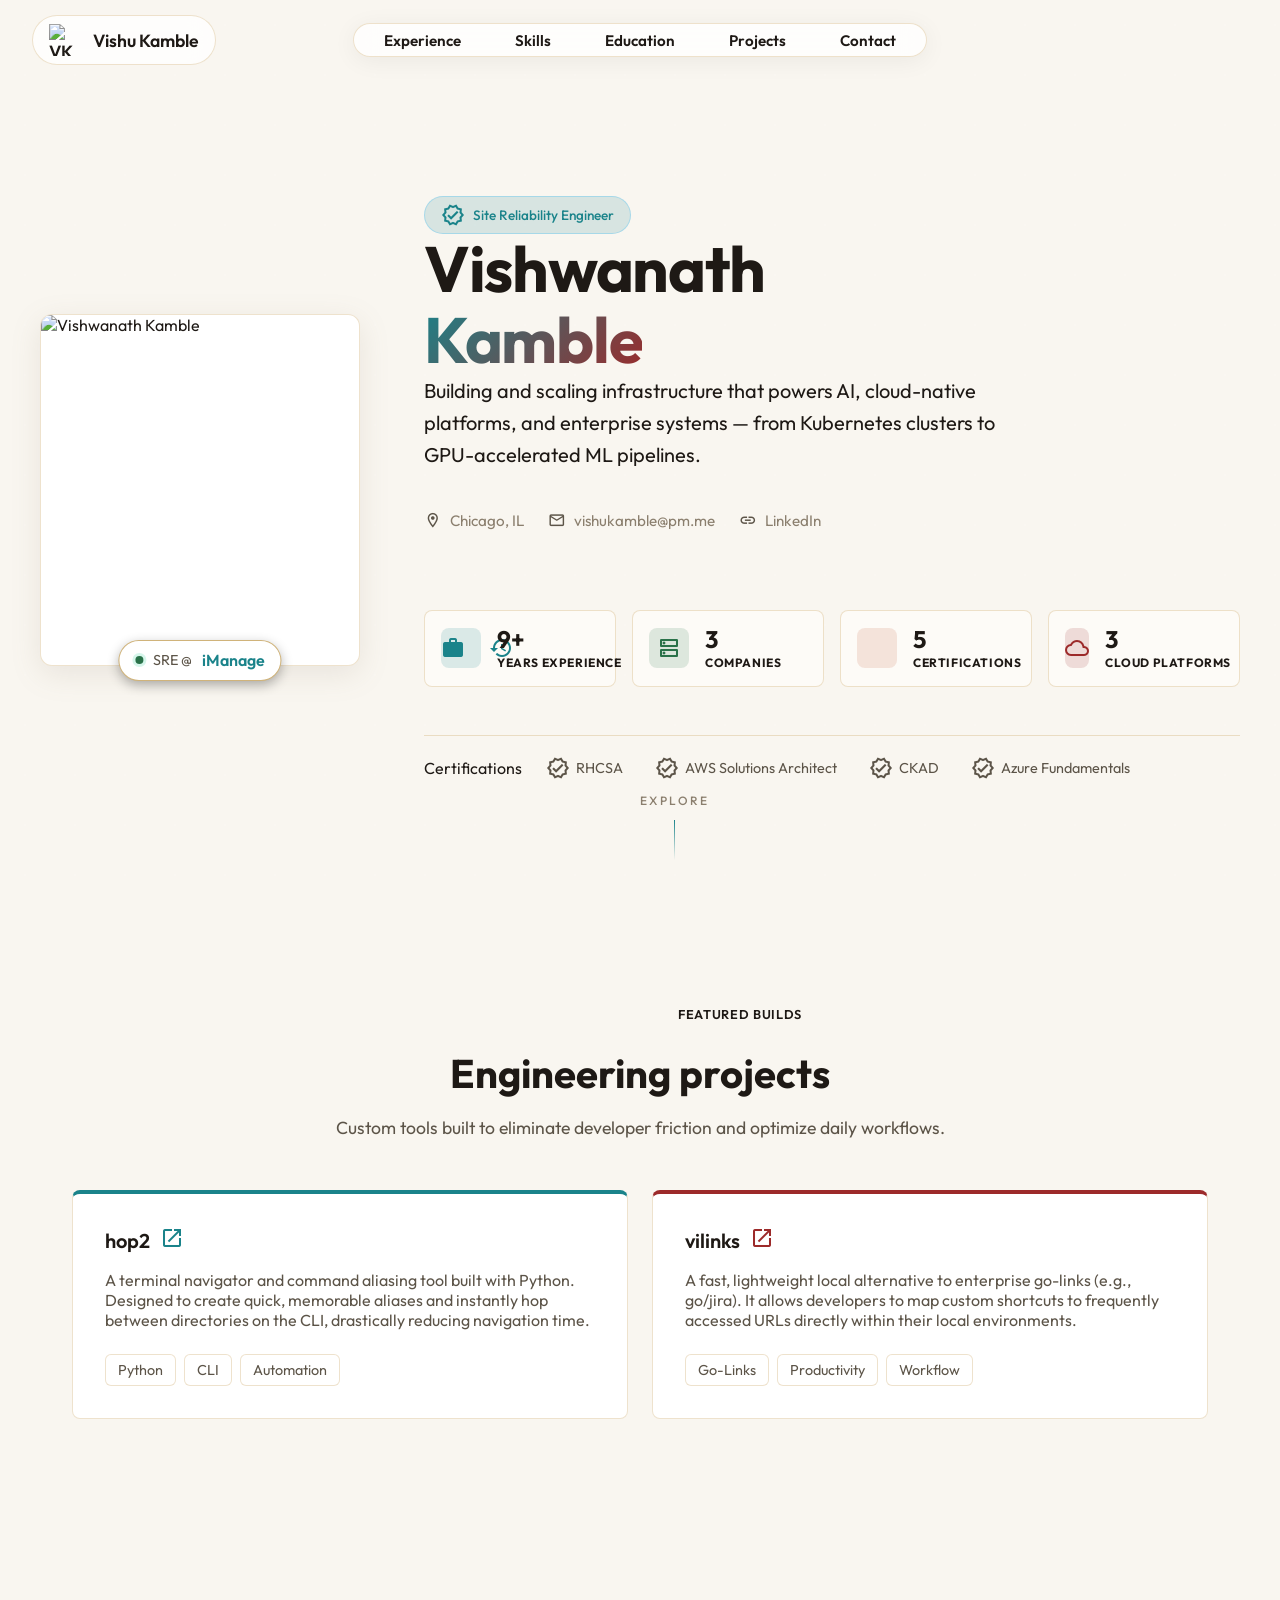
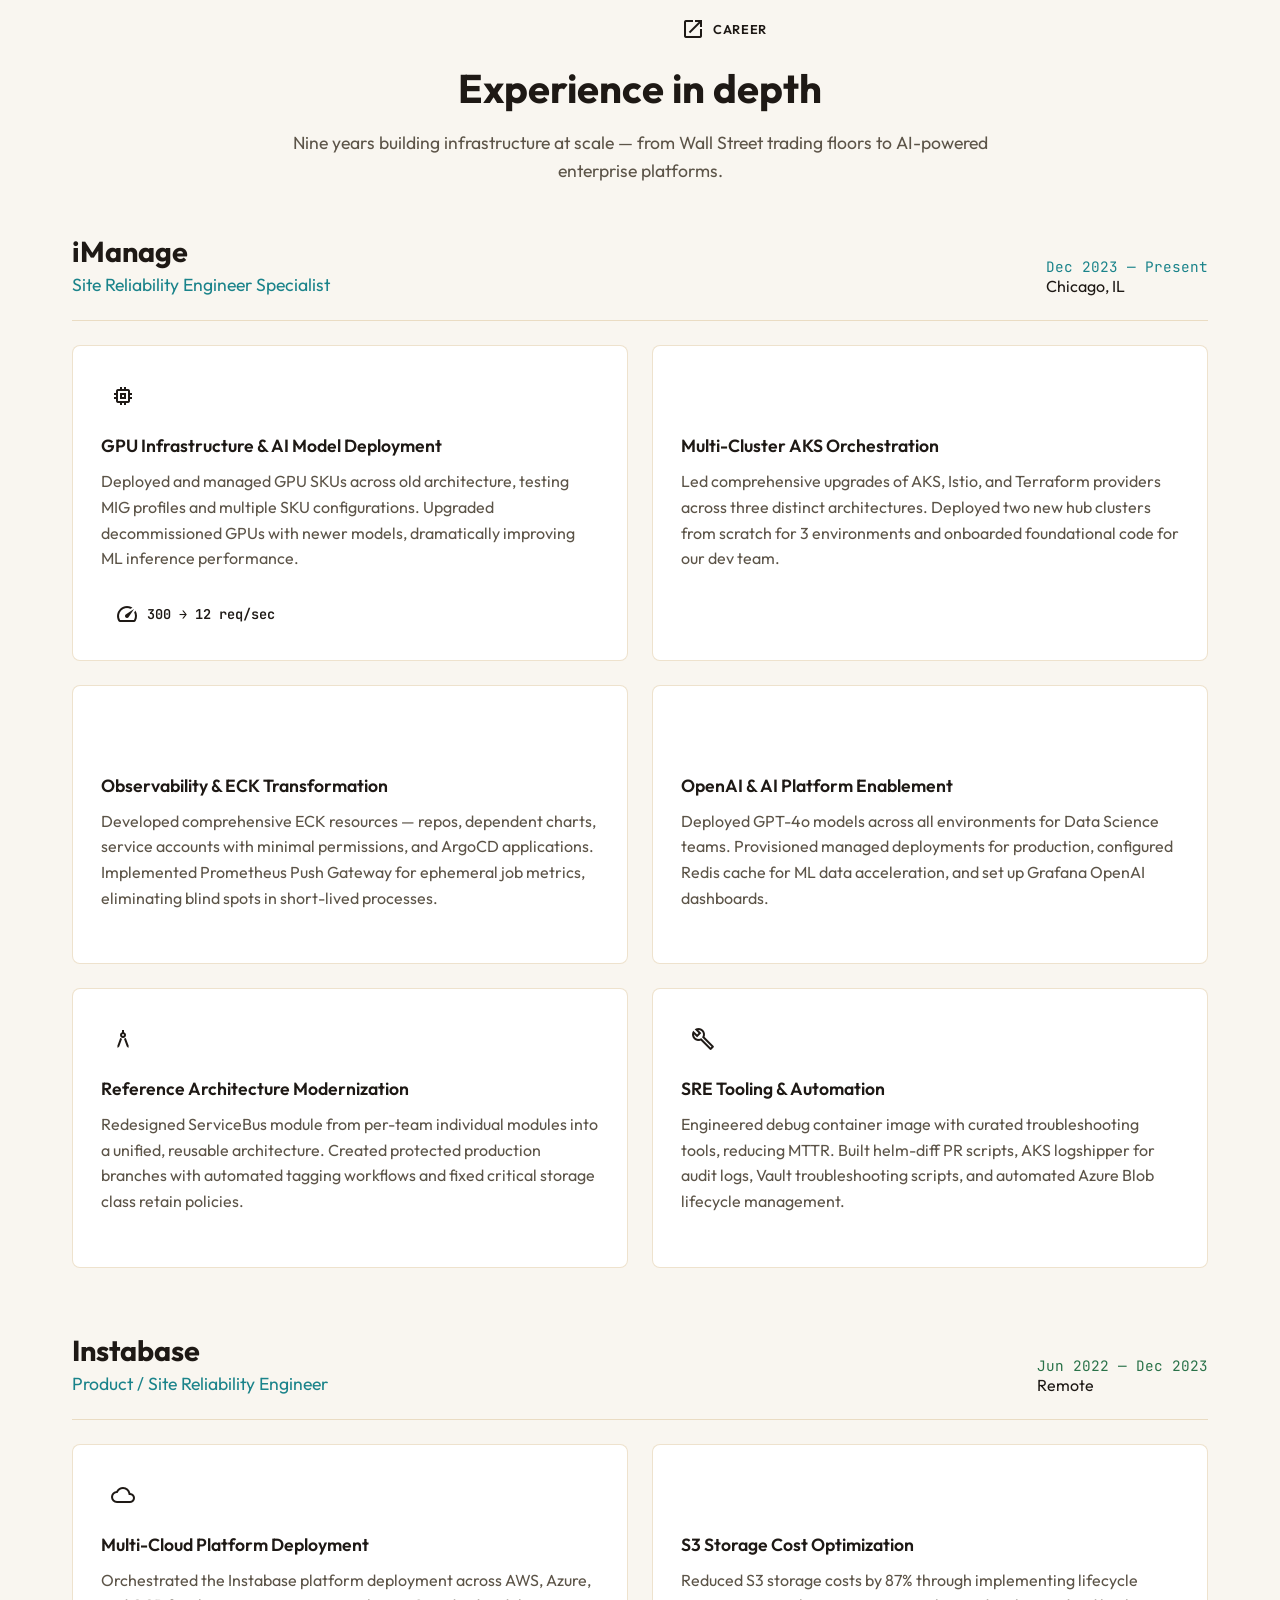
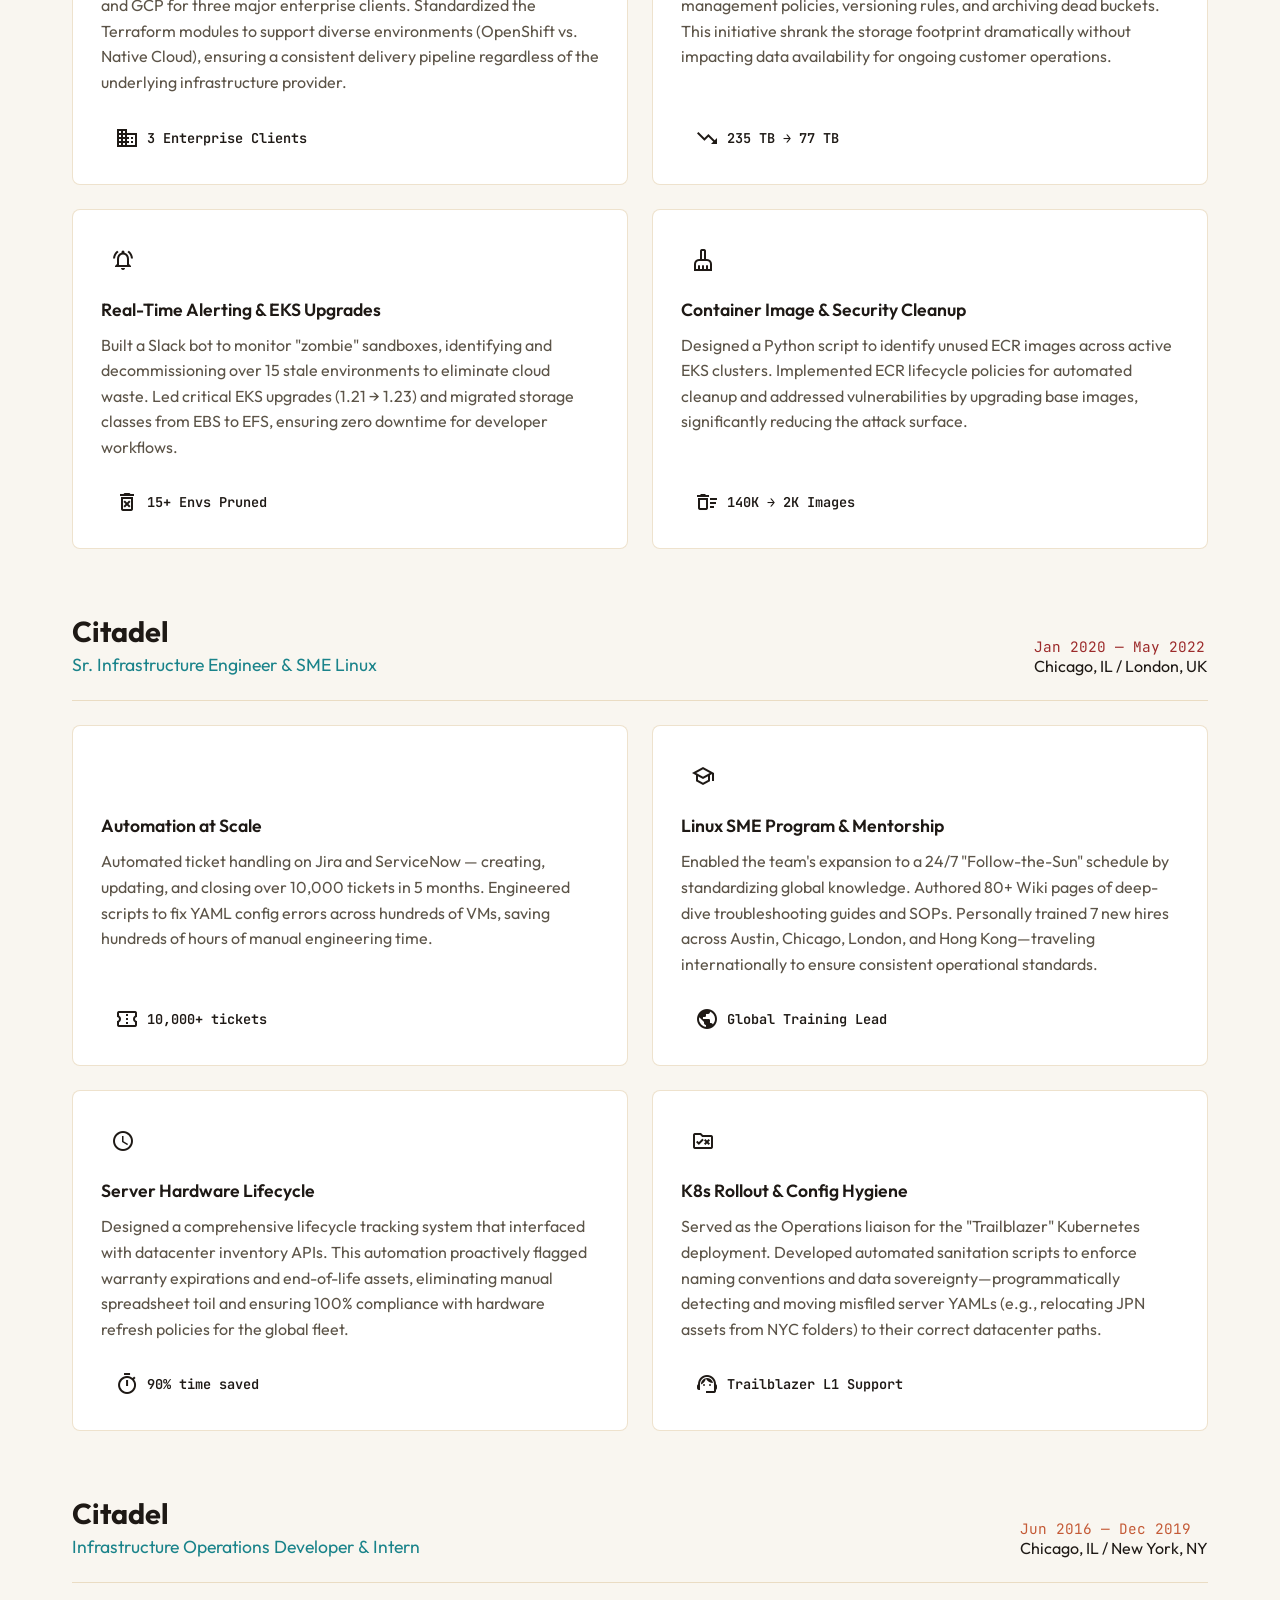
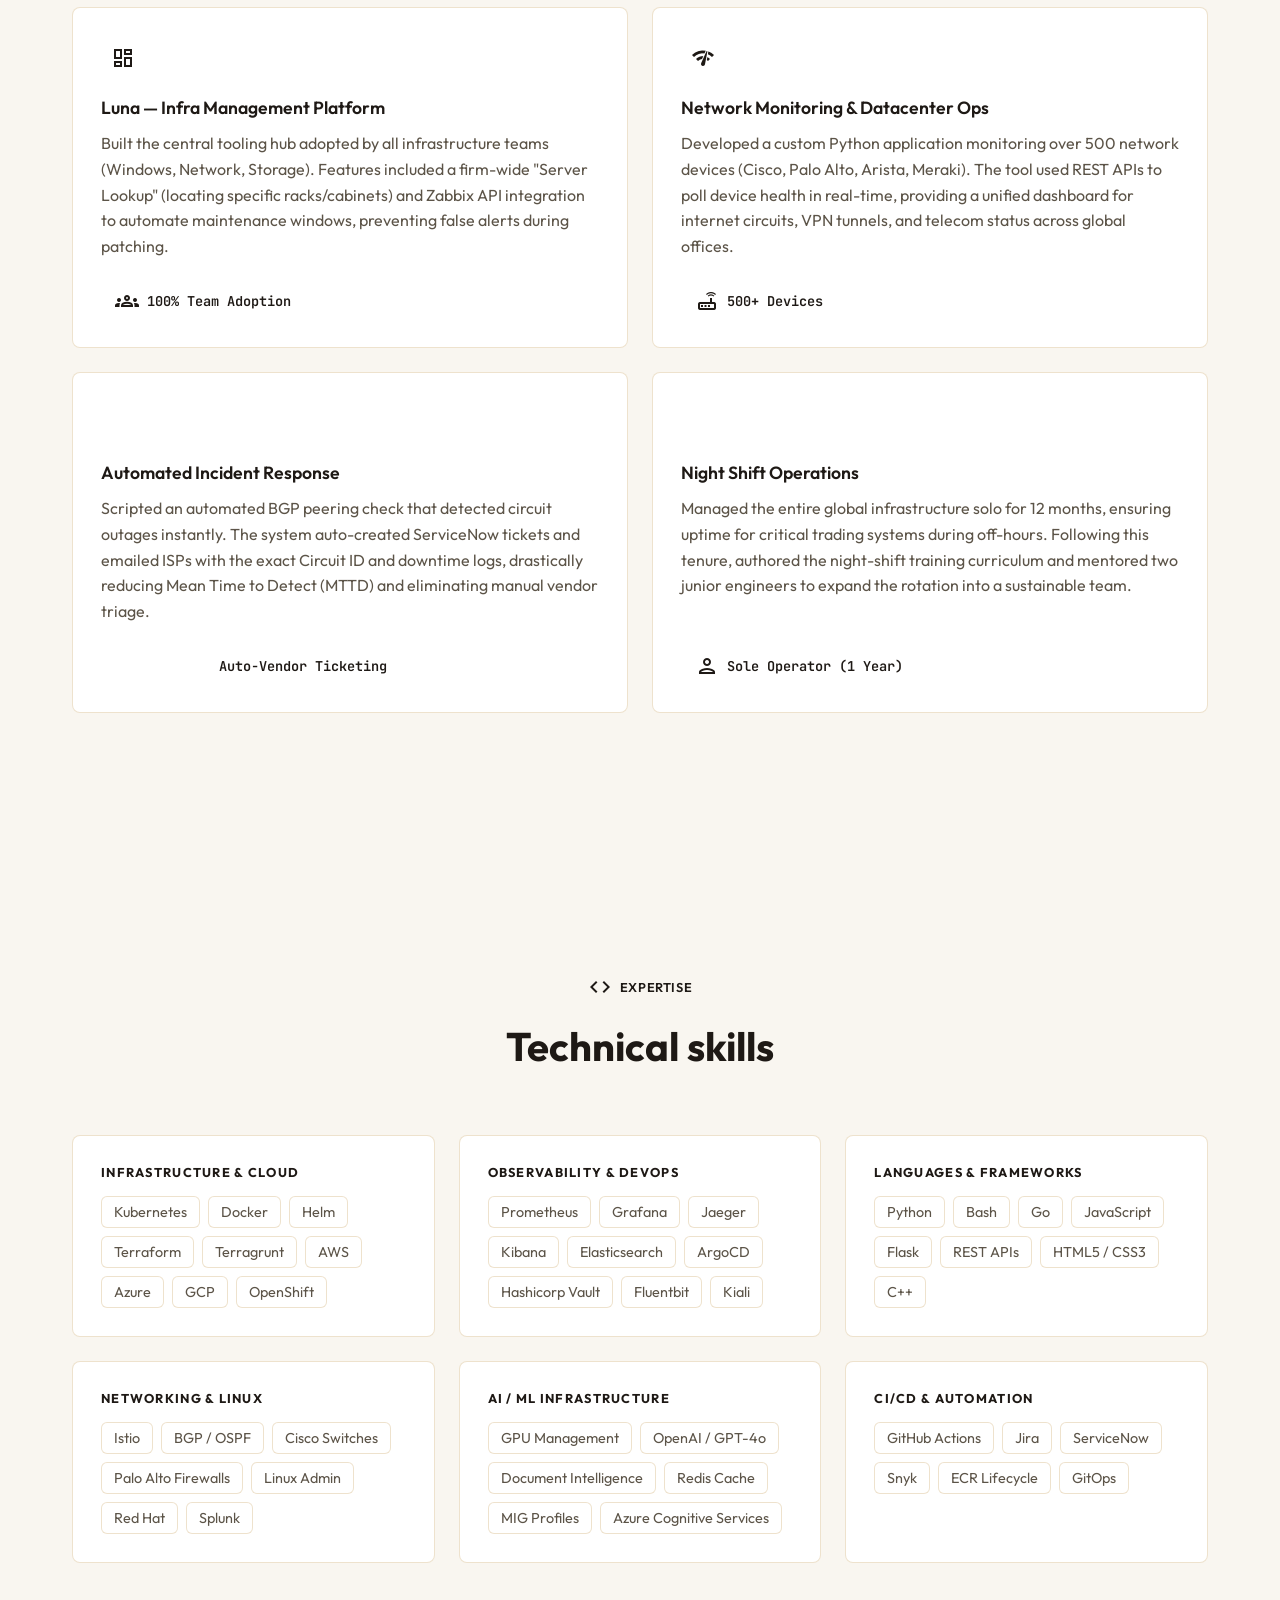
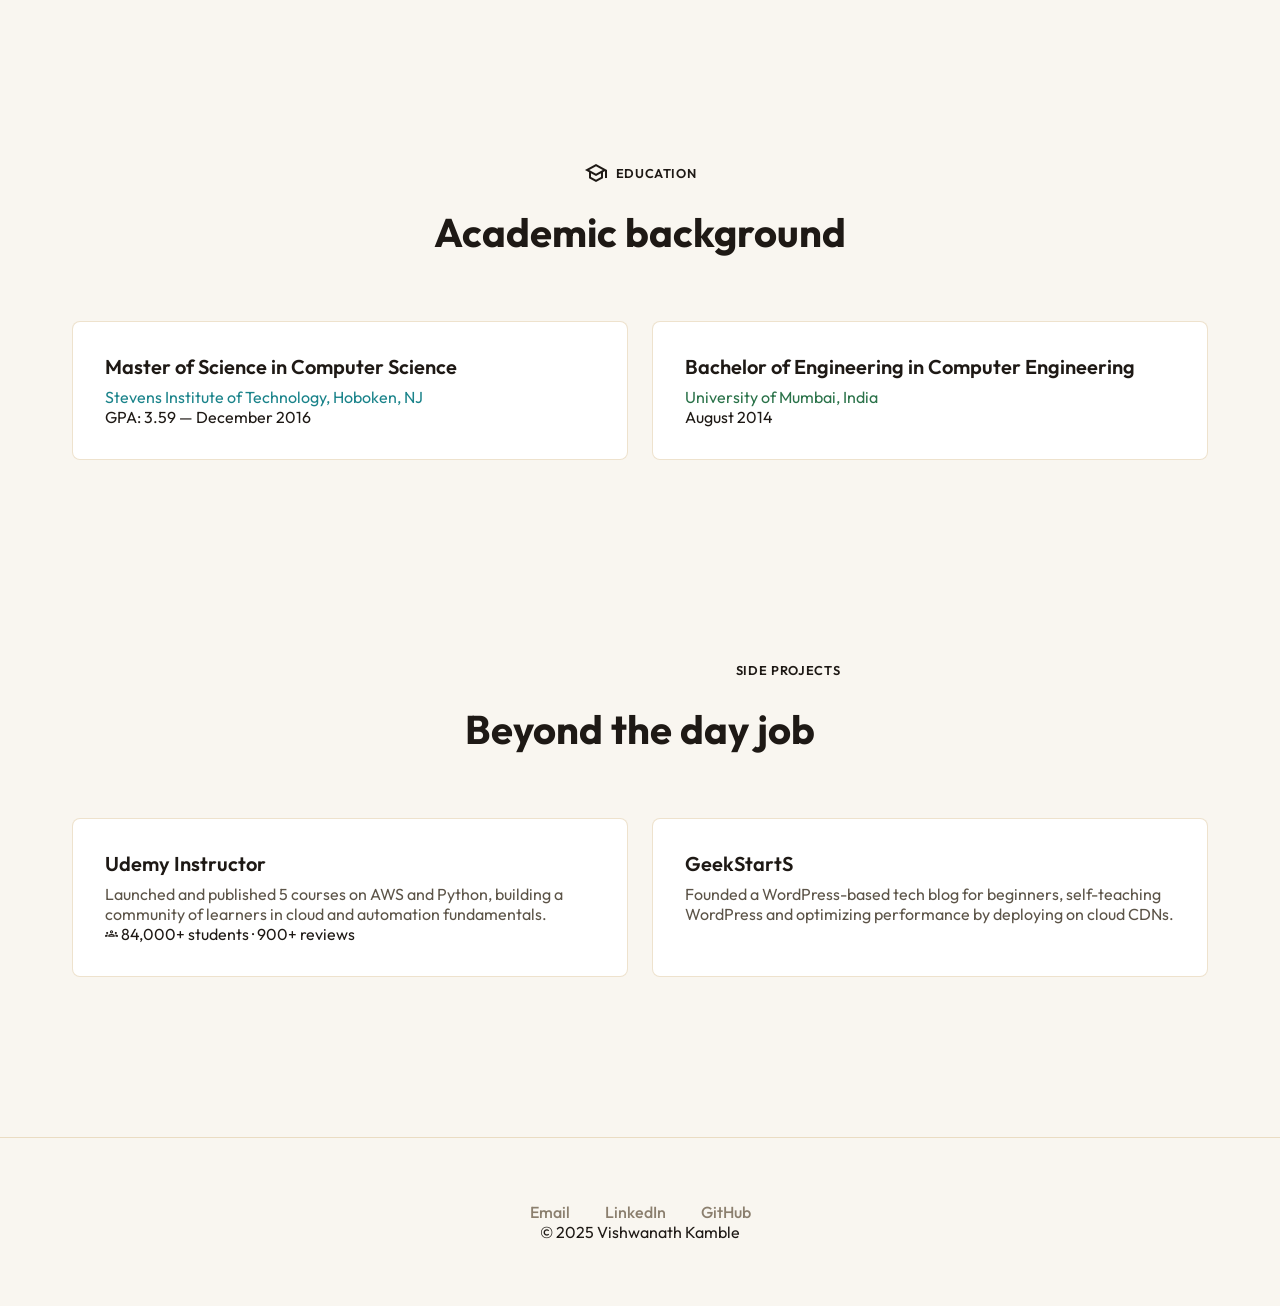
==== index.html @ d03eeba1 "css fixes" ====
<!DOCTYPE html>
<html lang="en">
<head>
    <meta charset="UTF-8">
    <meta name="viewport" content="width=device-width, initial-scale=1.0">
    <title>Vishwanath Kamble — Site Reliability Engineer</title>
    <link href="https://fonts.googleapis.com/css2?family=Outfit:wght@300;400;500;600;700&family=JetBrains+Mono:wght@400;500&display=swap"
          rel="stylesheet">
    <link href="https://fonts.googleapis.com/icon?family=Material+Icons+Outlined" rel="stylesheet">
    <link href="css/default.css" rel="stylesheet">
    <link rel="stylesheet"
          href="https://fonts.googleapis.com/css2?family=Material+Symbols+Outlined:opsz,wght,FILL,GRAD@24,400,0,0"/>
    <link rel="apple-touch-icon" sizes="180x180" href="images/apple-touch-icon.png">
    <link rel="icon" type="image/png" sizes="32x32" href="images/favicon-32x32.png">
    <link rel="icon" type="image/png" sizes="16x16" href="images/favicon-16x16.png">
    <link rel="manifest" href="images/site.webmanifest">
    <link rel="shortcut icon" href="images/favicon.ico">
</head>
<body>
<nav>
    <a href="#" class="nav-brand">
        <img src="images/logo.svg" alt="VK Logo" class="nav-brand-logo">
        Vishu Kamble
    </a>
    <ul class="nav-links">
        <li><a href="#experience">Experience</a></li>
        <li><a href="#skills">Skills</a></li>
        <li><a href="#education">Education</a></li>
        <li><a href="#projects">Projects</a></li>
        <li><a href="#contact">Contact</a></li>
    </ul>
</nav>

<section class="hero">
    <div class="hero-content">
        <div class="hero-photo-col">
            <div class="hero-photo">
                <img src="images/profile.jpg" alt="Vishwanath Kamble" class="hero-profile-img">
            </div>

            <div class="hero-photo-status">
                <div class="status-dot" aria-hidden="true"></div>
                <span style="font-size: 0.9rem; color: var(--text-secondary);">SRE @</span>
                <a href="https://www.imanage.com/" target="_blank" rel="noopener noreferrer" class="company-link">iManage</a>
            </div>
        </div>

        <div class="hero-right">
            <div class="hero-intro">
                <div class="hero-badge">
                    <span class="material-icons-outlined">verified</span>
                    Site Reliability Engineer
                </div>

                <h1 class="hero-name">
                    Vishwanath<br><span>Kamble</span>
                </h1>

                <p class="hero-title">
                    Building and scaling infrastructure that powers AI, cloud-native platforms, and enterprise systems —
                    from Kubernetes clusters to GPU-accelerated ML pipelines.
                </p>

                <div class="hero-meta">
                    <div class="hero-meta-item">
                        <span class="material-icons-outlined">location_on</span> Chicago, IL
                    </div>
                    <div class="hero-meta-item">
                        <span class="material-icons-outlined">mail</span>
                        <a href="mailto:vishukamble@pm.me">vishukamble@pm.me</a>
                    </div>
                    <div class="hero-meta-item">
                        <span class="material-icons-outlined">link</span>
                        <a href="https://linkedin.com/in/vishukamble" target="_blank"
                           rel="noopener noreferrer">LinkedIn</a>
                    </div>
                </div>
            </div>

            <div class="stats-row">
                <div class="stat-chip">
                    <div class="stat-chip-icon" style="background:var(--blue-bg)">
                        <span class="material-icons-outlined" style="color:var(--blue)">work_history</span>
                    </div>
                    <div>
                        <div class="stat-chip-value">9+</div>
                        <div class="stat-chip-label">Years Experience</div>
                    </div>
                </div>

                <div class="stat-chip">
                    <div class="stat-chip-icon" style="background:var(--green-bg)">
                        <span class="material-icons-outlined" style="color:var(--green)">dns</span>
                    </div>
                    <div>
                        <div class="stat-chip-value">3</div>
                        <div class="stat-chip-label">Companies</div>
                    </div>
                </div>

                <div class="stat-chip">
                    <div class="stat-chip-icon" style="background:var(--orange-bg)">
                        <span class="material-icons-outlined" style="color:var(--orange)">badge</span>
                    </div>
                    <div>
                        <div class="stat-chip-value">5</div>
                        <div class="stat-chip-label">Certifications</div>
                    </div>
                </div>

                <div class="stat-chip">
                    <div class="stat-chip-icon" style="background:var(--purple-bg)">
                        <span class="material-icons-outlined" style="color:var(--purple)">cloud</span>
                    </div>
                    <div>
                        <div class="stat-chip-value">3</div>
                        <div class="stat-chip-label">Cloud Platforms</div>
                    </div>
                </div>
            </div>

            <div class="certs-row">
                <span class="certs-row-label">Certifications</span>
                <span class="cert-badge rhcsa"><span class="material-icons-outlined">verified</span> RHCSA</span>
                <span class="cert-badge aws"><span class="material-icons-outlined">verified</span> AWS Solutions Architect</span>
                <span class="cert-badge ckad"><span class="material-icons-outlined">verified</span> CKAD</span>
                <span class="cert-badge azure"><span class="material-icons-outlined">verified</span> Azure Fundamentals</span>
            </div>
        </div>
    </div>

    <a href="#experience" class="scroll-cta">
        <span>Explore</span>
        <div class="scroll-cta-line"></div>
    </a>
</section>


<div class="divider">
    <div class="divider-line"></div>
</div>

<div class="divider">
    <div class="divider-line"></div>
</div>

<section class="section" id="featured-projects">
    <div class="section-head">
        <div class="section-badge pink-badge"><span class="material-icons-outlined">terminal</span> Featured Builds
        </div>
        <h2 class="section-title">Engineering projects</h2>
        <p class="section-subtitle">Custom tools built to eliminate developer friction and optimize daily workflows.</p>
    </div>

    <div class="projects-grid">
        <div class="project-card" style="border-top: 4px solid var(--blue);">
            <div class="project-card-header">
                <div class="project-name">hop2</div>
                <a href="https://hop2.tech" target="_blank" rel="noopener noreferrer" class="project-link-icon">
                    <span class="material-icons-outlined">open_in_new</span>
                </a>
            </div>
            <div class="project-desc" style="margin-bottom: 1.5rem;">
                A terminal navigator and command aliasing tool built with Python. Designed to create quick, memorable
                aliases and instantly hop between directories on the CLI, drastically reducing navigation time.
            </div>
            <div class="skill-tags">
                <span class="skill-tag">Python</span>
                <span class="skill-tag">CLI</span>
                <span class="skill-tag">Automation</span>
            </div>
        </div>

        <div class="project-card" style="border-top: 4px solid var(--purple);">
            <div class="project-card-header">
                <div class="project-name">vilinks</div>
                <a href="https://vilinks.org" target="_blank" rel="noopener noreferrer" class="project-link-icon">
                    <span class="material-icons-outlined">open_in_new</span>
                </a>
            </div>
            <div class="project-desc" style="margin-bottom: 1.5rem;">
                A fast, lightweight local alternative to enterprise go-links (e.g., go/jira). It allows developers to map custom shortcuts to frequently accessed URLs directly within their local environments.
            </div>
            <div class="skill-tags">
                <span class="skill-tag">Go-Links</span>
                <span class="skill-tag">Productivity</span>
                <span class="skill-tag">Workflow</span>
            </div>
        </div>
    </div>
</section>


<section class="section" id="experience">
    <div class="section-head">
        <div class="section-badge"><span class="material-icons-outlined">rocket_launch</span> Career</div>
        <h2 class="section-title">Experience in depth</h2>
        <p class="section-subtitle">Nine years building infrastructure at scale — from Wall Street trading floors to
            AI-powered enterprise platforms.</p>
    </div>

    <div class="exp-block" id="imanage">
        <div class="exp-block-header">
            <div>
                <div class="exp-block-company">iManage</div>
                <div class="exp-block-role">Site Reliability Engineer Specialist</div>
            </div>
            <div class="exp-block-meta">
                <div class="exp-block-dates" style="color:var(--blue)">Dec 2023 — Present</div>
                <div class="exp-block-loc">Chicago, IL</div>
            </div>
        </div>
        <div class="achievements-grid">
            <div class="achievement blue">
                <div class="achievement-icon"><span class="material-icons-outlined">memory</span></div>
                <div class="achievement-name">GPU Infrastructure & AI Model Deployment</div>
                <div class="achievement-text">Deployed and managed GPU SKUs across old architecture, testing MIG
                    profiles and multiple SKU configurations. Upgraded decommissioned GPUs with newer models,
                    dramatically improving ML inference performance.
                </div>
                <div class="achievement-metric"><span class="material-icons-outlined">speed</span> 300 → 12 req/sec
                </div>
            </div>
            <div class="achievement green">
                <div class="achievement-icon"><span class="material-icons-outlined">hub</span></div>
                <div class="achievement-name">Multi-Cluster AKS Orchestration</div>
                <div class="achievement-text">Led comprehensive upgrades of AKS, Istio, and Terraform providers across
                    three distinct architectures. Deployed two new hub clusters from scratch for
                    3 environments and onboarded foundational code for our dev team.
                </div>
            </div>
            <div class="achievement purple">
                <div class="achievement-icon monitoring-icon">
                    <span class="material-icons-outlined">query_stats</span>
                </div>
                <div class="achievement-name">Observability & ECK Transformation</div>
                <div class="achievement-text">
                    Developed comprehensive ECK resources — repos, dependent charts, service
                    accounts with minimal permissions, and ArgoCD applications. Implemented
                    Prometheus Push Gateway for ephemeral job metrics, eliminating blind spots
                    in short-lived processes.
                </div>
            </div>
            <div class="achievement orange">
                <div class="achievement-icon"><span class="material-icons-outlined">smart_toy</span></div>
                <div class="achievement-name">OpenAI & AI Platform Enablement</div>
                <div class="achievement-text">Deployed GPT-4o models across all environments for Data Science
                    teams. Provisioned managed deployments for production, configured Redis cache
                    for ML data acceleration, and set up Grafana OpenAI dashboards.
                </div>
            </div>
            <div class="achievement teal">
                <div class="achievement-icon"><span class="material-icons-outlined">architecture</span></div>
                <div class="achievement-name">Reference Architecture Modernization</div>
                <div class="achievement-text">Redesigned ServiceBus module from per-team individual modules into a
                    unified, reusable architecture. Created protected production branches with automated tagging
                    workflows and fixed critical storage class retain policies.
                </div>
            </div>
            <div class="achievement pink">
                <div class="achievement-icon"><span class="material-icons-outlined">build</span></div>
                <div class="achievement-name">SRE Tooling & Automation</div>
                <div class="achievement-text">Engineered debug container image with curated troubleshooting tools,
                    reducing MTTR. Built helm-diff PR scripts, AKS logshipper for audit logs, Vault troubleshooting
                    scripts, and automated Azure Blob lifecycle management.
                </div>
            </div>
        </div>
    </div>

    <div class="exp-block" id="instabase">
        <div class="exp-block-header">
            <div>
                <div class="exp-block-company">Instabase</div>
                <div class="exp-block-role">Product / Site Reliability Engineer</div>
            </div>
            <div class="exp-block-meta">
                <div class="exp-block-dates" style="color:var(--green)">Jun 2022 — Dec 2023</div>
                <div class="exp-block-loc">Remote</div>
            </div>
        </div>
        <div class="achievements-grid">
            <div class="achievement green">
                <div class="achievement-icon"><span class="material-icons-outlined">cloud</span></div>
                <div class="achievement-name">Multi-Cloud Platform Deployment</div>
                <div class="achievement-text">Orchestrated the Instabase platform deployment across AWS, Azure, and GCP
                    for three major enterprise clients. Standardized the Terraform modules to support diverse
                    environments (OpenShift vs. Native Cloud), ensuring a consistent delivery pipeline regardless of the
                    underlying infrastructure provider.
                </div>
                <div class="achievement-metric"><span class="material-icons-outlined">domain</span> 3 Enterprise Clients
                </div>
            </div>

            <div class="achievement blue">
                <div class="achievement-icon"><span class="material-icons-outlined">savings</span></div>
                <div class="achievement-name">S3 Storage Cost Optimization</div>
                <div class="achievement-text">Reduced S3 storage costs by 87% through implementing lifecycle management
                    policies, versioning rules, and archiving dead buckets. This initiative shrank the storage footprint
                    dramatically without impacting data availability for ongoing customer operations.
                </div>
                <div class="achievement-metric"><span class="material-icons-outlined">trending_down</span> 235 TB → 77
                    TB
                </div>
            </div>

            <div class="achievement orange">
                <div class="achievement-icon"><span class="material-icons-outlined">notifications_active</span></div>
                <div class="achievement-name">Real-Time Alerting & EKS Upgrades</div>
                <div class="achievement-text">Built a Slack bot to monitor "zombie" sandboxes, identifying and
                    decommissioning over 15 stale environments to eliminate cloud waste. Led critical EKS upgrades (1.21
                    → 1.23) and migrated storage classes from EBS to EFS, ensuring zero downtime for developer
                    workflows.
                </div>
                <div class="achievement-metric"><span class="material-icons-outlined">delete_forever</span> 15+ Envs
                    Pruned
                </div>
            </div>

            <div class="achievement purple">
                <div class="achievement-icon"><span class="material-icons-outlined">cleaning_services</span></div>
                <div class="achievement-name">Container Image & Security Cleanup</div>
                <div class="achievement-text">Designed a Python script to identify unused ECR images across active EKS
                    clusters. Implemented ECR lifecycle policies for automated cleanup and addressed vulnerabilities by
                    upgrading base images, significantly reducing the attack surface.
                </div>
                <div class="achievement-metric"><span class="material-icons-outlined">delete_sweep</span> 140K → 2K
                    Images
                </div>
            </div>
        </div>
    </div>

    <div class="exp-block" id="citadel-sr">
        <div class="exp-block-header">
            <div>
                <div class="exp-block-company">Citadel</div>
                <div class="exp-block-role">Sr. Infrastructure Engineer & SME Linux</div>
            </div>
            <div class="exp-block-meta">
                <div class="exp-block-dates" style="color:var(--purple)">Jan 2020 — May 2022</div>
                <div class="exp-block-loc">Chicago, IL / London, UK</div>
            </div>
        </div>
        <div class="achievements-grid">
            <div class="achievement purple">
                <div class="achievement-icon"><span class="material-icons-outlined">auto_fix_high</span></div>
                <div class="achievement-name">Automation at Scale</div>
                <div class="achievement-text">Automated ticket handling on Jira and ServiceNow — creating, updating, and
                    closing over 10,000 tickets in 5 months. Engineered scripts to fix YAML config errors across
                    hundreds of VMs, saving hundreds of hours of manual engineering time.
                </div>
                <div class="achievement-metric"><span class="material-icons-outlined">confirmation_number</span> 10,000+
                    tickets
                </div>
            </div>

            <div class="achievement blue">
                <div class="achievement-icon"><span class="material-icons-outlined">school</span></div>
                <div class="achievement-name">Linux SME Program & Mentorship</div>
                <div class="achievement-text">Enabled the team's expansion to a 24/7 "Follow-the-Sun" schedule by
                    standardizing global knowledge. Authored 80+ Wiki pages of deep-dive troubleshooting guides and
                    SOPs. Personally trained 7 new hires across Austin, Chicago, London, and Hong Kong—traveling
                    internationally to ensure consistent operational standards.
                </div>
                <div class="achievement-metric"><span class="material-icons-outlined">public</span> Global Training Lead
                </div>
            </div>

            <div class="achievement green">
                <div class="achievement-icon"><span class="material-icons-outlined">schedule</span></div>
                <div class="achievement-name">Server Hardware Lifecycle</div>
                <div class="achievement-text">Designed a comprehensive lifecycle tracking system that interfaced with
                    datacenter inventory APIs. This automation proactively flagged warranty expirations and end-of-life
                    assets, eliminating manual spreadsheet toil and ensuring 100% compliance with hardware refresh
                    policies for the global fleet.
                </div>
                <div class="achievement-metric"><span class="material-icons-outlined">timer</span> 90% time saved</div>
            </div>

            <div class="achievement orange">
                <div class="achievement-icon"><span class="material-icons-outlined">rule_folder</span></div>
                <div class="achievement-name">K8s Rollout & Config Hygiene</div>
                <div class="achievement-text">
                    Served as the Operations liaison for the "Trailblazer" Kubernetes deployment. Developed automated
                    sanitation scripts to enforce naming conventions and data sovereignty—programmatically detecting and
                    moving misfiled server YAMLs (e.g., relocating JPN assets from NYC folders) to their correct
                    datacenter paths.
                </div>
                <div class="achievement-metric">
                    <span class="material-icons-outlined">support_agent</span> Trailblazer L1 Support
                </div>
            </div>
        </div>
    </div>

    <div class="exp-block" id="citadel-ops">
        <div class="exp-block-header">
            <div>
                <div class="exp-block-company">Citadel</div>
                <div class="exp-block-role">Infrastructure Operations Developer & Intern</div>
            </div>
            <div class="exp-block-meta">
                <div class="exp-block-dates" style="color:var(--orange)">Jun 2016 — Dec 2019</div>
                <div class="exp-block-loc">Chicago, IL / New York, NY</div>
            </div>
        </div>
        <div class="achievements-grid">
            <div class="achievement orange">
                <div class="achievement-icon"><span class="material-icons-outlined">dashboard</span></div>
                <div class="achievement-name">Luna — Infra Management Platform</div>
                <div class="achievement-text">Built the central tooling hub adopted by all infrastructure teams
                    (Windows, Network, Storage). Features included a firm-wide "Server Lookup" (locating specific
                    racks/cabinets) and Zabbix API integration to automate maintenance windows, preventing false alerts
                    during patching.
                </div>
                <div class="achievement-metric"><span class="material-icons-outlined">groups</span> 100% Team Adoption
                </div>
            </div>

            <div class="achievement teal">
                <div class="achievement-icon"><span class="material-icons-outlined">network_check</span></div>
                <div class="achievement-name">Network Monitoring & Datacenter Ops</div>
                <div class="achievement-text">Developed a custom Python application monitoring over 500 network devices
                    (Cisco, Palo Alto, Arista, Meraki). The tool used REST APIs to poll device health in real-time,
                    providing a unified dashboard for internet circuits, VPN tunnels, and telecom status across global
                    offices.
                </div>
                <div class="achievement-metric"><span class="material-icons-outlined">router</span> 500+ Devices</div>
            </div>

            <div class="achievement purple">
                <div class="achievement-icon"><span class="material-icons-outlined">lan</span></div>
                <div class="achievement-name">Automated Incident Response</div>
                <div class="achievement-text">Scripted an automated BGP peering check that detected circuit outages
                    instantly. The system auto-created ServiceNow tickets and emailed ISPs with the exact Circuit ID and
                    downtime logs, drastically reducing Mean Time to Detect (MTTD) and eliminating manual vendor triage.
                </div>
                <div class="achievement-metric"><span class="material-icons-outlined">bolt</span> Auto-Vendor Ticketing
                </div>
            </div>

            <div class="achievement blue">
                <div class="achievement-icon"><span class="material-icons-outlined">nightlight</span></div>
                <div class="achievement-name">Night Shift Operations</div>
                <div class="achievement-text">Managed the entire global infrastructure solo for 12 months, ensuring
                    uptime for critical trading systems during off-hours. Following this tenure, authored the
                    night-shift training curriculum and mentored two junior engineers to expand the rotation into a
                    sustainable team.
                </div>
                <div class="achievement-metric"><span class="material-icons-outlined">person</span> Sole Operator (1
                    Year)
                </div>
            </div>
        </div>
    </div>
</section>

<div class="divider">
    <div class="divider-line"></div>
</div>

<section class="section" id="skills">
    <div class="section-head">
        <div class="section-badge green-badge"><span class="material-icons-outlined">code</span> Expertise</div>
        <h2 class="section-title">Technical skills</h2>
    </div>
    <div class="skills-grid">
        <div class="skill-card blue">
            <div class="skill-card-label">Infrastructure & Cloud</div>
            <div class="skill-tags"><span class="skill-tag">Kubernetes</span><span class="skill-tag">Docker</span><span
                    class="skill-tag">Helm</span><span class="skill-tag">Terraform</span><span class="skill-tag">Terragrunt</span><span
                    class="skill-tag">AWS</span><span class="skill-tag">Azure</span><span
                    class="skill-tag">GCP</span><span class="skill-tag">OpenShift</span></div>
        </div>
        <div class="skill-card green">
            <div class="skill-card-label">Observability & DevOps</div>
            <div class="skill-tags"><span class="skill-tag">Prometheus</span><span class="skill-tag">Grafana</span><span
                    class="skill-tag">Jaeger</span><span class="skill-tag">Kibana</span><span class="skill-tag">Elasticsearch</span><span
                    class="skill-tag">ArgoCD</span><span class="skill-tag">Hashicorp Vault</span><span
                    class="skill-tag">Fluentbit</span><span class="skill-tag">Kiali</span></div>
        </div>
        <div class="skill-card purple">
            <div class="skill-card-label">Languages & Frameworks</div>
            <div class="skill-tags"><span class="skill-tag">Python</span><span class="skill-tag">Bash</span><span
                    class="skill-tag">Go</span><span class="skill-tag">JavaScript</span><span
                    class="skill-tag">Flask</span><span class="skill-tag">REST APIs</span><span class="skill-tag">HTML5 / CSS3</span><span
                    class="skill-tag">C++</span></div>
        </div>
        <div class="skill-card orange">
            <div class="skill-card-label">Networking & Linux</div>
            <div class="skill-tags"><span class="skill-tag">Istio</span><span class="skill-tag">BGP / OSPF</span><span
                    class="skill-tag">Cisco Switches</span><span class="skill-tag">Palo Alto Firewalls</span><span
                    class="skill-tag">Linux Admin</span><span class="skill-tag">Red Hat</span><span class="skill-tag">Splunk</span>
            </div>
        </div>
        <div class="skill-card teal">
            <div class="skill-card-label">AI / ML Infrastructure</div>
            <div class="skill-tags"><span class="skill-tag">GPU Management</span><span
                    class="skill-tag">OpenAI / GPT-4o</span><span class="skill-tag">Document Intelligence</span><span
                    class="skill-tag">Redis Cache</span><span class="skill-tag">MIG Profiles</span><span
                    class="skill-tag">Azure Cognitive Services</span></div>
        </div>
        <div class="skill-card pink">
            <div class="skill-card-label">CI/CD & Automation</div>
            <div class="skill-tags"><span class="skill-tag">GitHub Actions</span><span
                    class="skill-tag">Jira</span><span class="skill-tag">ServiceNow</span><span
                    class="skill-tag">Snyk</span><span class="skill-tag">ECR Lifecycle</span><span class="skill-tag">GitOps</span>
            </div>
        </div>
    </div>
</section>

<div class="divider">
    <div class="divider-line"></div>
</div>

<section class="section" id="education">
    <div class="section-head">
        <div class="section-badge orange-badge"><span class="material-icons-outlined">school</span> Education</div>
        <h2 class="section-title">Academic background</h2>
    </div>
    <div class="edu-grid">
        <div class="edu-card">
            <div class="edu-degree">Master of Science in Computer Science</div>
            <div class="edu-school" style="color:var(--blue)">Stevens Institute of Technology, Hoboken, NJ</div>
            <div class="edu-details">GPA: 3.59 — December 2016</div>
        </div>
        <div class="edu-card">
            <div class="edu-degree">Bachelor of Engineering in Computer Engineering</div>
            <div class="edu-school" style="color:var(--green)">University of Mumbai, India</div>
            <div class="edu-details">August 2014</div>
        </div>
    </div>
</section>

<div class="divider">
    <div class="divider-line"></div>
</div>

<section class="section" id="projects">
    <div class="section-head">
        <div class="section-badge pink-badge"><span class="material-icons-outlined">auto_awesome</span> Side Projects
        </div>
        <h2 class="section-title">Beyond the day job</h2>
    </div>
    <div class="projects-grid">
        <div class="project-card">
            <div class="project-name">Udemy Instructor</div>
            <div class="project-desc">Launched and published 5 courses on AWS and Python, building a community of
                learners in cloud and automation fundamentals.
            </div>
            <div class="project-stat"><span class="material-icons-outlined" style="font-size:13px">groups</span> 84,000+
                students · 900+ reviews
            </div>
        </div>
        <div class="project-card">
            <div class="project-name">GeekStartS</div>
            <div class="project-desc">Founded a WordPress-based tech blog for beginners, self-teaching WordPress and
                optimizing performance by deploying on cloud CDNs.
            </div>
        </div>
    </div>
</section>

<footer id="contact">
    <div class="footer-links">
        <a href="mailto:vishukamble@pm.me">Email</a>
        <a href="https://linkedin.com/in/vishukamble" target="_blank">LinkedIn</a>
        <a href="https://github.com/vishukamble" target="_blank">GitHub</a>
    </div>
    <div class="footer-copy">&copy; 2025 Vishwanath Kamble</div>
</footer>

<a href="#" class="back-to-top" aria-label="Back to Top">
    <span class="material-icons-outlined">arrow_upward</span>
</a>

<script>
    const observer = new IntersectionObserver((entries) => {
        entries.forEach(entry => {
            if (entry.isIntersecting) {
                entry.target.classList.add('visible');
                observer.unobserve(entry.target);
            }
        });
    }, {rootMargin: '0px 0px -50px 0px', threshold: 0.1});
    document.querySelectorAll('.section-head, .exp-block, .skill-card, .edu-card, .project-card').forEach(el => observer.observe(el));

    // Smooth scrolling for all links
    document.querySelectorAll('a[href^="#"]').forEach(a => {
        a.addEventListener('click', e => {
            e.preventDefault();
            const href = a.getAttribute('href');

            if (href === '#') {
                window.scrollTo({top: 0, behavior: 'smooth'});
                return;
            }

            const target = document.querySelector(href);
            if (target) {
                target.scrollIntoView({behavior: 'smooth', block: 'start'});
            }
        });
    });

    // --- THE MISSING PART ---
    const backToTopBtn = document.querySelector('.back-to-top');

    window.addEventListener('scroll', () => {
        if (window.scrollY > 300) {
            backToTopBtn.classList.add('visible');
        } else {
            backToTopBtn.classList.remove('visible');
        }
    });
</script>

</body>
</html>
---- css/default.css ----
:root {
    /* --- Royal Backgrounds (Ivory / Marble) --- */
    --bg-base: #F9F6F0; /* Warm Ivory/Parchment */
    --bg-surface: #FDFBF7; /* Lighter Marble */
    --bg-card: #FFFFFF; /* Pure white/marble card */
    --bg-card-hover: #FFFDF8; /* Slight warmth on hover */
    --bg-elevated: #FFFFFF;

    /* Faint brass borders */
    --border: rgba(197, 160, 89, 0.3);
    --border-hover: rgba(197, 160, 89, 0.8);

    /* --- Text (Deep Espresso / Charcoal) --- */
    --text-primary: #1e1915; /* Deep Espresso */
    --text-secondary: #5C5448; /* Dark Sandstone */
    --text-tertiary: #8B7F6E;
    --text-muted: #A39887;

    --blue: #1A838A;
    --green: #2A7249;
    --orange: #C45A36;
    --purple: #9C2A2A;
    --pink: #B8860B;
    --teal: #364156;

    /* Keep your existing -bg colors below here */
    --blue-bg: rgba(26, 131, 138, 0.15);
    --green-bg: rgba(42, 114, 73, 0.15);
    --orange-bg: rgba(196, 90, 54, 0.15);
    --purple-bg: rgba(156, 42, 42, 0.15);
    --pink-bg: rgba(184, 134, 11, 0.15);
    --teal-bg: rgba(54, 65, 86, 0.15);

    /* --- Dimensions & Effects --- */
    --radius: 12px;
    --radius-sm: 8px;
    --radius-xs: 4px;
    /* Softer, warmer shadow for light mode */
    --shadow: 0 8px 30px rgba(139, 127, 110, 0.15);
    --transition: 0.3s cubic-bezier(0.25, 0.46, 0.45, 0.94);

    --font: 'Outfit', -apple-system, BlinkMacSystemFont, "Segoe UI", Roboto, sans-serif;
    --font-mono: 'JetBrains Mono', monospace;
}

/* Reset & Base */
*, *::before, *::after {
    margin: 0;
    padding: 0;
    box-sizing: border-box;
}

html {
    scroll-behavior: smooth;
    font-size: 16px; /* Base font size fix */
    -webkit-font-smoothing: antialiased;
}

body {
    background-color: var(--bg-base);
    color: var(--text-primary);
    font-family: var(--font);

    background-image: radial-gradient(rgba(255, 255, 255, 0.15) 1.5px, transparent 1.5px);
    background-size: 50px 50px; /* Controls the distance between dots */

    background-attachment: fixed; /* Keeps dots static while scrolling */
    min-height: 100vh;
}

a {
    text-decoration: none;
    color: inherit;
}

ul {
    list-style: none;
}

::selection {
    background: rgba(56, 189, 248, 0.2);
    color: var(--blue);
}

/* --- Navigation --- */
nav {
    position: fixed;
    top: 0;
    left: 0;
    right: 0;
    z-index: 1000;
    padding: 0 2rem;
    height: 80px; /* Made slightly taller to fit the new boxes */

    /* THE MAGIC TRICK for perfect centering */
    display: grid;
    grid-template-columns: 1fr auto 1fr;
    align-items: center;

    /* No background on the full bar anymore (cleaner look) */
    background: transparent;
}

/* 1. Left: The Logo */
.nav-brand {
    display: flex;
    align-items: center;
    gap: 12px;
    font-weight: 600;
    font-size: 1.1rem;
    color: var(--text-primary);

    /* Changed to Light Glassmorphism */
    background: rgba(255, 255, 255, 0.8);
    backdrop-filter: blur(12px);
    border: 1px solid var(--border);
    padding: 8px 16px;
    border-radius: 50px;
    width: fit-content;

    cursor: pointer;
    transition: transform 0.2s ease;
}

.nav-brand-logo {
    width: 32px;
    height: 32px;
}

.nav-brand:hover {
    transform: scale(1.02);
}

/* 2. Center: The "Floating Dock" Menu */
.nav-links {
    display: flex;
    align-items: center;
    gap: 6px;

    /* Changed to Light Glassmorphism */
    background: rgba(255, 255, 255, 0.8);
    backdrop-filter: blur(12px);
    border: 1px solid var(--border);
    padding: 6px;
    border-radius: 100px;
    box-shadow: 0 4px 24px rgba(0, 0, 0, 0.06); /* Softer shadow for light mode */
}

/* 3. The Individual Links (Buttons) */
.nav-links a {
    color: var(--text-primary);
    font-size: 0.95rem;
    font-weight: 600; /* Bumped up weight so it stands out */
    text-decoration: none;
    padding: 10px 24px;
    border-radius: 50px;
    transition: all 0.2s ease;
}

/* Hover Effect for Light Mode */
.nav-links a:hover {
    color: var(--blue);
    background: rgba(0, 0, 0, 0.04); /* Subtle dark shading instead of light shading */
    transform: translateY(-1px);
}

/* --- Hero Section --- */
.hero {
    position: relative;
    background: transparent;
    min-height: 100vh;
    display: flex;
    align-items: center;
    justify-content: center;
    padding-top: 80px;
}

/* Ambient Background Glow */
.hero::before {
    display: none;
}

.hero-content {
    max-width: 1200px;
    width: 100%;
    display: grid;
    grid-template-columns: 320px 1fr;
    gap: 4rem;
    align-items: center;
}

/* Hero Left: Photo */
.hero-photo-col {
    position: relative;
    animation: fadeUp 0.6s ease-out forwards;
}

.hero-photo {
    width: 100%;
    aspect-ratio: 1 / 1.1;
    border-radius: var(--radius);
    background: var(--bg-card);
    border: 1px solid var(--border);
    overflow: hidden;
    box-shadow: var(--shadow);
}

.hero-photo img {
    width: 100%;
    height: 100%;
    object-fit: cover;
}

.hero-photo-status {
    position: absolute;
    bottom: -15px;
    left: 50%;
    transform: translateX(-50%);
    display: flex;
    align-items: center;
    gap: 0.6rem;
    padding: 0.6rem 1rem;
    border-radius: 50px;
    background: var(--bg-elevated);
    border: 1px solid var(--border-hover);
    box-shadow: 0 4px 12px rgba(0, 0, 0, 0.3);
    white-space: nowrap;
    z-index: 2;
    width: max-content;
}

.status-dot {
    width: 8px;
    height: 8px;
    border-radius: 50%;
    background: var(--green);
    box-shadow: 0 0 0 3px rgba(52, 211, 153, 0.2);
    animation: pulse 2s infinite;
}

.scroll-cta {
    position: absolute;
    bottom: 40px;
    left: 50%;
    transform: translateX(-50%);

    display: flex;
    flex-direction: column;
    align-items: center;
    gap: 12px;
    text-decoration: none;
    z-index: 10;
    opacity: 0;
    animation: fadeUp 0.8s 1s forwards; /* Fade in delay */
}

.scroll-cta span {
    font-size: 0.75rem;
    color: var(--text-tertiary);
    letter-spacing: 0.2em;
    text-transform: uppercase;
    font-weight: 500;
    transition: color 0.3s;
}

.scroll-cta:hover span {
    color: var(--blue); /* Turns blue on hover */
}

.scroll-cta-line {
    width: 1px;
    height: 40px;
    background: linear-gradient(to bottom, var(--blue), transparent);
    animation: scrollPulse 2s infinite;
}

.company-link {
    font-weight: 600;
    color: var(--blue);
}

/* Hero Right: Text */
.hero-right {
    display: flex;
    flex-direction: column;
    gap: 2rem;
    animation: fadeUp 0.6s 0.1s ease-out forwards;
    opacity: 0;
}

.hero-badge {
    align-self: flex-start;
    display: inline-flex;
    align-items: center;
    gap: 8px;
    padding: 6px 16px;
    background: var(--blue-bg);
    border: 1px solid rgba(56, 189, 248, 0.3);
    border-radius: 100px;
    font-size: 0.85rem;
    font-weight: 500;
    color: var(--blue);
}

.hero-name {
    font-size: clamp(3rem, 5vw, 4.5rem);
    font-weight: 700;
    line-height: 1.1;
    letter-spacing: -0.02em;
}

.hero-name span {
    background: linear-gradient(135deg, var(--blue), var(--purple));
    -webkit-background-clip: text;
    -webkit-text-fill-color: transparent;
}

.hero-title {
    font-size: 1.25rem;
    color: var(--text-primary);
    font-weight: 400;
    max-width: 600px;
    line-height: 1.6;
}

.hero-meta {
    display: flex;
    gap: 1.5rem;
    flex-wrap: wrap;
    /* Changed from 16px to 2.5rem (40px) to give it breathing room */
    margin-top: 2.5rem;
    margin-bottom: 2rem; /* Added bottom margin so it doesn't hit the buttons/stats */
}

.hero-meta-item {
    display: flex;
    align-items: center;
    gap: 8px;
    font-size: 0.95rem;
    color: var(--text-tertiary);
}

.hero-meta-item .material-icons-outlined {
    font-size: 1.1rem;
    color: var(--text-secondary);
}

.hero-meta-item a:hover {
    color: var(--blue);
    text-decoration: underline;
}

/* Stats Row */
.stats-row {
    display: grid;
    grid-template-columns: repeat(auto-fit, minmax(140px, 1fr));
    gap: 1rem;
    margin-top: 1rem;
}

.stat-chip {
    display: flex;
    align-items: center;
    gap: 1rem;
    padding: 1rem;
    background: var(--bg-surface);
    border: 1px solid var(--border);
    border-radius: var(--radius-sm);
    transition: var(--transition);
    text-align: left;
}

.stat-chip:hover {
    border-color: var(--border-hover);
    transform: translateY(-2px);
}

.stat-chip-icon {
    width: 40px;
    height: 40px;
    border-radius: 8px;
    display: grid;
    place-items: center;
}

.stat-chip-value {
    font-size: 1.5rem;
    font-weight: 700;
    line-height: 1;
    color: var(--text-primary);
}

.stat-chip-label {
    font-size: 0.75rem;
    color: var(--text-primary); /* Changed from tertiary to secondary for better contrast */
    font-weight: 700; /* Made the text bolder */
    text-transform: uppercase;
    letter-spacing: 0.05em;
    margin-top: 4px;
    white-space: nowrap;
}

/* Certifications Row */
.certs-row {
    display: flex;
    align-items: center;
    gap: 1rem;
    flex-wrap: wrap;
    margin-top: 1rem;
    padding-top: 1rem;
    border-top: 1px solid var(--border);
}

.cert-badge {
    display: inline-flex;
    align-items: center;
    gap: 6px;
    font-size: 0.9rem;
    color: var(--text-secondary);
    padding: 4px 8px;
    background: rgba(255, 255, 255, 0.03);
    border-radius: 6px;
}

/* --- Common Sections --- */
.section {
    padding: 6rem 2rem;
    max-width: 1200px;
    margin: 0 auto;
}

.section-head {
    max-width: 700px;
    margin: 0 auto 3rem auto; /* The 'auto' pushes it to the exact center of the page */
    text-align: center;       /* Centers the title and paragraph text */
    display: flex;
    flex-direction: column;
    align-items: center;      /* Centers the badge perfectly above the title */
}

.section-badge {
    display: inline-flex;
    align-items: center;
    gap: 8px;
    padding: 6px 12px;
    border-radius: 100px;
    font-size: 0.8rem;
    font-weight: 600;
    text-transform: uppercase;
    letter-spacing: 0.05em;
    margin-bottom: 1rem;
}

.section-title {
    font-size: 2.5rem;
    font-weight: 700;
    margin-bottom: 1rem;
}

.section-subtitle {
    font-size: 1.1rem;
    color: var(--text-secondary);
    line-height: 1.6;
}

/* Featured Projects Header */
.project-card-header {
    display: flex;
    justify-content: flex-start;
    align-items: center;
    gap: 10px;
    margin-bottom: 1rem;
}

.project-card-header .project-name {
    margin-bottom: 0;
}

/* Grab the specific colors for the icons */
.project-card[style*="--blue"] .project-link-icon {
    color: var(--blue);
}

.project-card[style*="--purple"] .project-link-icon {
    color: var(--purple);
}

/* --- Experience Blocks --- */
.exp-block {
    margin-bottom: 4rem;
}

.exp-block-header {
    display: flex;
    justify-content: space-between;
    align-items: flex-end;
    border-bottom: 1px solid var(--border);
    padding-bottom: 1.5rem;
    margin-bottom: 1.5rem;
}

.exp-block-company {
    font-size: 1.8rem;
    font-weight: 700;
}

.exp-block-role {
    font-size: 1.1rem;
    color: var(--blue);
    margin-top: 0.25rem;
}

.exp-block-dates {
    font-family: var(--font-mono);
    font-size: 0.9rem;
    color: var(--text-secondary);
}

.achievements-grid {
    display: grid;
    grid-template-columns: repeat(auto-fit, minmax(400px, 1fr));
    gap: 1.5rem;
}

.achievement {
    background: var(--bg-card);
    border: 1px solid var(--border);
    border-radius: var(--radius-sm);
    padding: 1.75rem;
    transition: var(--transition);

    display: flex; /* 1. Turn on Flexbox */
    flex-direction: column; /* 2. Stack items vertically */
    height: 100%; /* 3. Force card to fill the grid cell */
}

.achievement:hover {
    background: var(--bg-card-hover);
    border-color: var(--border-hover);
}

.achievement-icon {
    width: 44px;
    height: 44px;
    border-radius: 10px;
    display: grid;
    place-items: center;
    margin-bottom: 1rem;
}

.achievement-name {
    font-size: 1.1rem;
    font-weight: 600;
    margin-bottom: 0.75rem;
    color: var(--text-primary);
}

.achievement-text {
    font-size: 1rem; /* Scaled up for readability */
    color: var(--text-secondary);
    line-height: 1.6;
    margin-bottom: 1.5rem;
}

.achievement-metric {
    display: inline-flex;
    align-items: center;
    gap: 8px;
    margin-top: 1rem;
    padding: 6px 14px;
    border-radius: 100px;
    font-size: 0.85rem;
    font-weight: 600;
    font-family: var(--font-mono);
    margin-top: auto;
    width: fit-content;
}

/* --- Skills Grid --- */
.skills-grid {
    display: grid;
    grid-template-columns: repeat(auto-fill, minmax(300px, 1fr));
    gap: 1.5rem;
}

.skill-card {
    background: var(--bg-card);
    border: 1px solid var(--border);
    border-radius: var(--radius-sm);
    padding: 1.75rem;
    transition: var(--transition);
}

.skill-card:hover {
    transform: translateY(-4px);
    box-shadow: var(--shadow);
}

.skill-card-label {
    font-size: 0.8rem;
    font-weight: 700;
    text-transform: uppercase;
    letter-spacing: 0.1em;
    margin-bottom: 1rem;
}

.skill-tags {
    display: flex;
    flex-wrap: wrap;
    gap: 0.5rem;
}

.skill-tag {
    font-size: 0.9rem;
    padding: 6px 12px;
    background: rgba(255, 255, 255, 0.03);
    border: 1px solid var(--border);
    border-radius: 6px;
    color: var(--text-secondary);
}

.skill-tag:hover {
    background: rgba(255, 255, 255, 0.08);
    color: var(--text-primary);
}

/* --- Project & Education Cards (Reused styles) --- */
.edu-grid, .projects-grid {
    display: grid;
    grid-template-columns: repeat(auto-fit, minmax(400px, 1fr));
    gap: 1.5rem;
}

.edu-card, .project-card {
    background: var(--bg-card);
    border: 1px solid var(--border);
    border-radius: var(--radius-sm);
    padding: 2rem;
}

.edu-degree, .project-name {
    font-size: 1.25rem;
    font-weight: 600;
    margin-bottom: 0.5rem;
}

.project-desc {
    font-size: 1rem;
    color: var(--text-secondary);
    margin-top: 0.5rem;
}

/* Footer */
footer {
    padding: 4rem 2rem;
    text-align: center;
    border-top: 1px solid var(--border);
    margin-top: 4rem;
}

footer a {
    margin: 0 1rem;
    color: var(--text-tertiary);
    font-weight: 500;
    transition: var(--transition);
}

footer a:hover {
    color: var(--blue);
}

/* Animations */
@keyframes fadeUp {
    from {
        opacity: 0;
        transform: translateY(20px);
    }
    to {
        opacity: 1;
        transform: translateY(0);
    }
}

@keyframes pulse {
    0% {
        box-shadow: 0 0 0 0 rgba(52, 211, 153, 0.4);
    }
    70% {
        box-shadow: 0 0 0 6px rgba(52, 211, 153, 0);
    }
    100% {
        box-shadow: 0 0 0 0 rgba(52, 211, 153, 0);
    }
}

/* --- Responsive --- */
@media (max-width: 900px) {
    .hero-content {
        grid-template-columns: 1fr;
        text-align: center;
        gap: 2rem;
    }

    .hero-photo-col {
        max-width: 300px;
        margin: 0 auto;
    }

    .hero-right {
        align-items: center;
    }

    .hero-meta {
        justify-content: center;
    }

    .certs-row {
        justify-content: center;
    }

    .certs-row-label {
        width: 100%;
        margin-bottom: 0.5rem;
    }

    .project-card {
        text-align: center;
        display: flex;
        flex-direction: column;
        align-items: center;
    }

    .project-card-header {
        flex-direction: row;
        justify-content: center;
        align-items: center;
        gap: 8px;
    }

    .exp-block-header {
        flex-direction: column;
        align-items: center; /* Changed from flex-start */
        text-align: center; /* Added text centering */
        gap: 0.5rem;
    }

    .exp-block-meta {
        display: flex;
        flex-direction: column;
        align-items: center;
    }

    .achievements-grid, .edu-grid, .projects-grid {
        grid-template-columns: 1fr;
    }

    .achievement {
        text-align: center; /* Centers the title and paragraph text */
        align-items: center; /* Centers the icon and the bottom metric badge */
    }

    .skill-card-label {
        text-align: center;
    }

    .skill-tags {
        justify-content: center; /* Centers the flexbox tags */
    }
}

/* --- Back To Top Button --- */
.back-to-top {
    position: fixed;
    bottom: 30px;
    right: 30px;
    width: 50px;
    height: 50px;
    background: var(--blue);
    color: var(--bg-base); /* Dark icon on blue bg */
    border-radius: 50%;
    display: flex;
    align-items: center;
    justify-content: center;
    box-shadow: 0 4px 14px rgba(56, 189, 248, 0.4);
    text-decoration: none;
    z-index: 9999;

    /* Hidden by default */
    opacity: 0;
    visibility: hidden;
    transform: translateY(20px);
    transition: all 0.3s cubic-bezier(0.25, 0.46, 0.45, 0.94);
}

.back-to-top .material-icons-outlined {
    font-size: 24px;
    font-weight: 600;
}

/* State when visible (triggered by JS) */
.back-to-top.visible {
    opacity: 1;
    visibility: visible;
    transform: translateY(0);
}

/* Hover Effect */
.back-to-top:hover {
    background: var(--purple); /* Gradients to purple on hover */
    transform: translateY(-5px);
    box-shadow: 0 6px 20px rgba(167, 139, 250, 0.5);
    color: white;
}

/* --- MOBILE OPTIMIZATIONS --- */
@media (max-width: 768px) {
    /* 1. Reset the Navigation Grid */
    nav {
        grid-template-columns: 1fr; /* Stack everything */
        height: auto;
        padding: 10px 20px;
        justify-content: center;
    }

    /* 2. Center the Logo at the Top */
    .nav-brand {
        margin: 0 auto; /* Center it */
        width: fit-content;
    }

    /* 3. The "Mobile App Dock" (Bottom Menu) */
    .nav-links {
        display: flex !important; /* Force it to show */
        position: fixed;
        bottom: 20px;
        left: 20px;
        right: 20px;
        z-index: 1000;

        /* Glassmorphism Container */
        background: rgba(11, 18, 25, 0.9);
        backdrop-filter: blur(16px);
        border: 1px solid var(--border);
        border-radius: 20px;
        padding: 12px;

        /* Scrollable logic */
        overflow-x: auto;
        justify-content: flex-start; /* Aligns items to start for scrolling */
        gap: 12px;
        box-shadow: 0 10px 30px rgba(0, 0, 0, 0.5);

        /* Hide scrollbar visually but keep functionality */
        -ms-overflow-style: none; /* IE and Edge */
        scrollbar-width: none; /* Firefox */
    }

    /* Hide scrollbar for Chrome/Safari */
    .nav-links::-webkit-scrollbar {
        display: none;
    }

    /* 4. Smaller Buttons for Mobile */
    .nav-links a {
        color: var(--text-primary); /* Much darker contrast */
        font-size: 0.95rem;
        font-weight: 600; /* Nice and bold */
        text-decoration: none;
        padding: 10px 24px;
        border-radius: 50px;
        transition: all 0.2s ease;
    }

    /* 5. Adjust Back-to-Top button to sit ABOVE the mobile menu */
    .back-to-top {
        bottom: 90px !important;
        right: 20px;
        width: 40px;
        height: 40px;
    }

    .back-to-top .material-icons-outlined {
        font-size: 20px;
    }

    /* --- FIX: Make Meta Info Smaller on Mobile --- */
    .hero-meta {
        gap: 12px; /* Tighter horizontal spacing */
        margin-top: 1.5rem;
        margin-bottom: 1.5rem;
    }

    .hero-meta-item {
        font-size: 0.8rem; /* Smaller text */
    }

    .hero-meta-item .material-icons-outlined {
        font-size: 1rem; /* Smaller icons to match */
    }

    .scroll-cta {
        position: relative; /* Removes it from absolute positioning */
        bottom: auto;
        left: auto; /* Removes the desktop centering hack */
        transform: none; /* Removes the desktop centering hack */
        margin-top: 2rem; /* Much smaller top gap */
        margin-bottom: 2rem; /* Just enough space to clear your bottom menu */
        align-self: center; /* <-- Centers it perfectly in the flex column */
    }

    .section {
        padding: 4rem 1.5rem; /* Reduced from the desktop 6rem 2rem */
    }

    /* Ensure the hero section stretches cleanly on mobile */
    .hero {
        min-height: auto;
        height: auto;
        padding-top: 120px; /* Clear the top logo */
        flex-direction: column;
    }
}
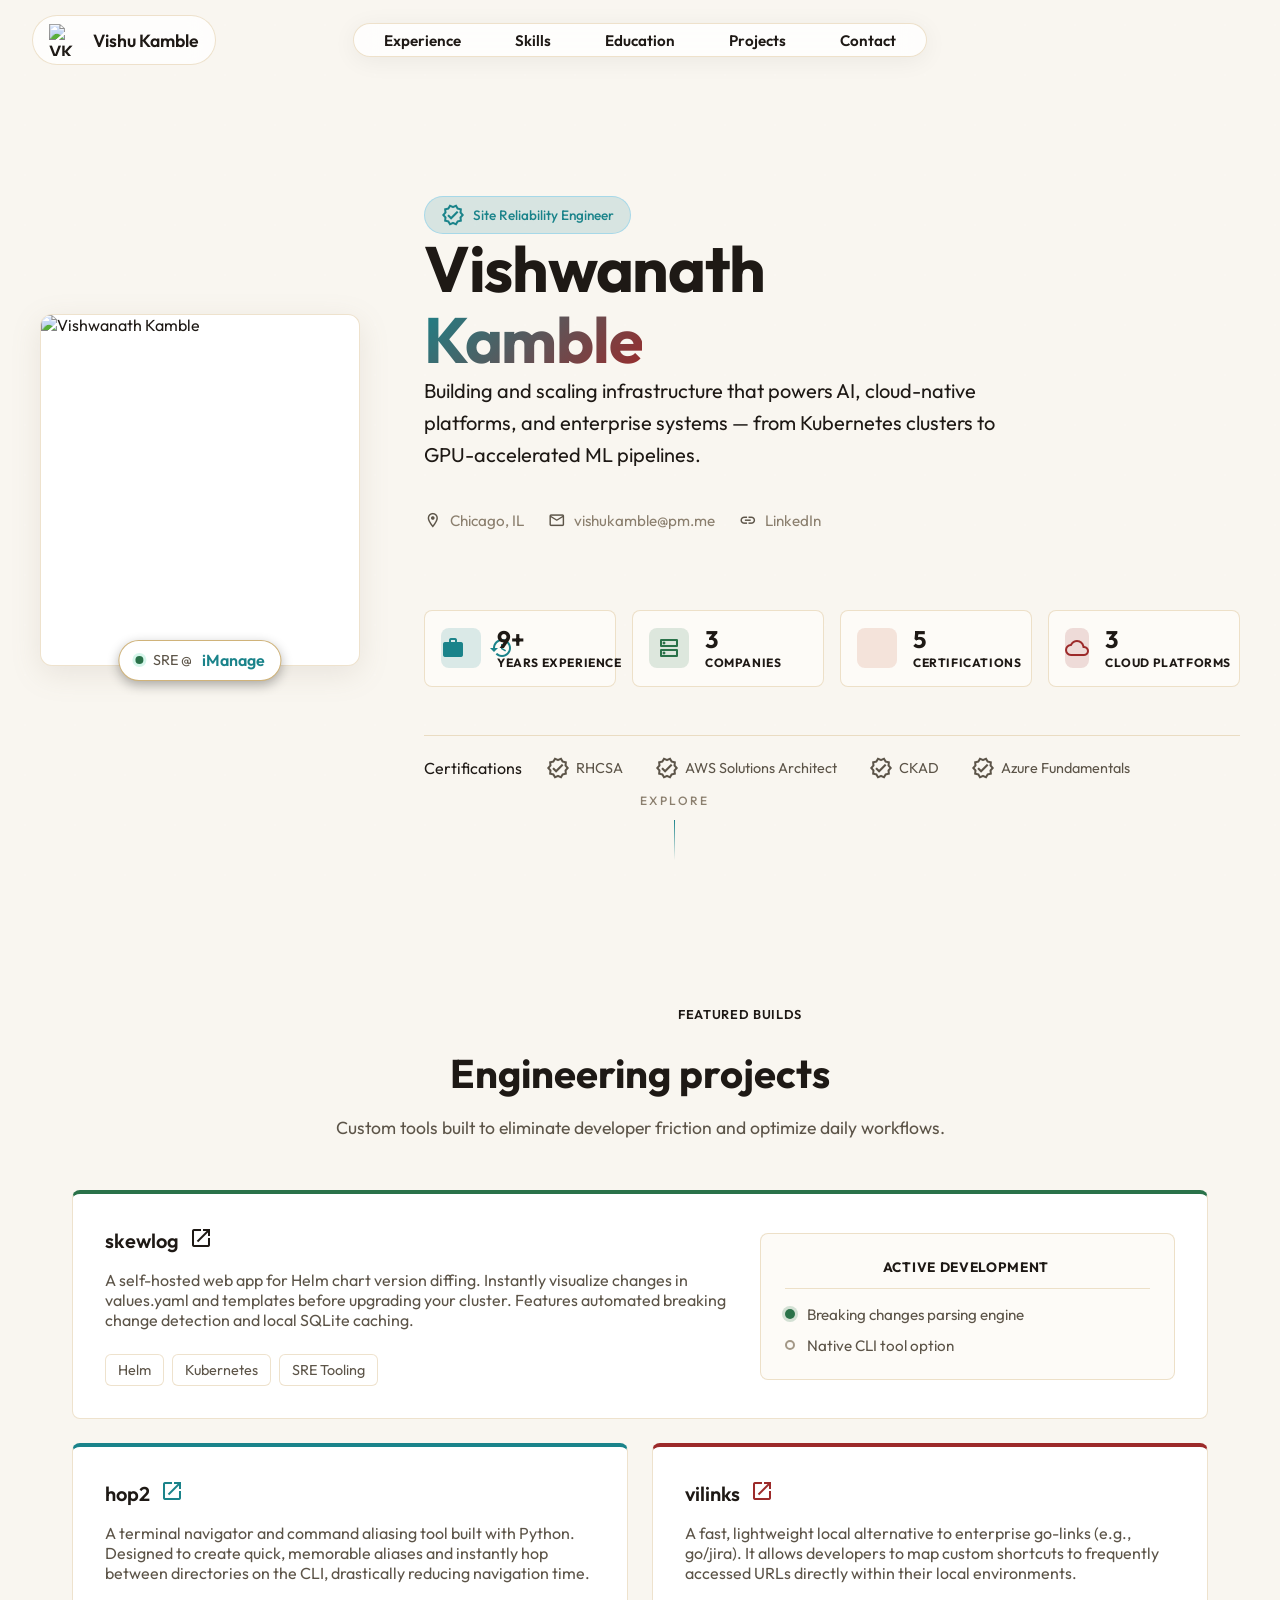
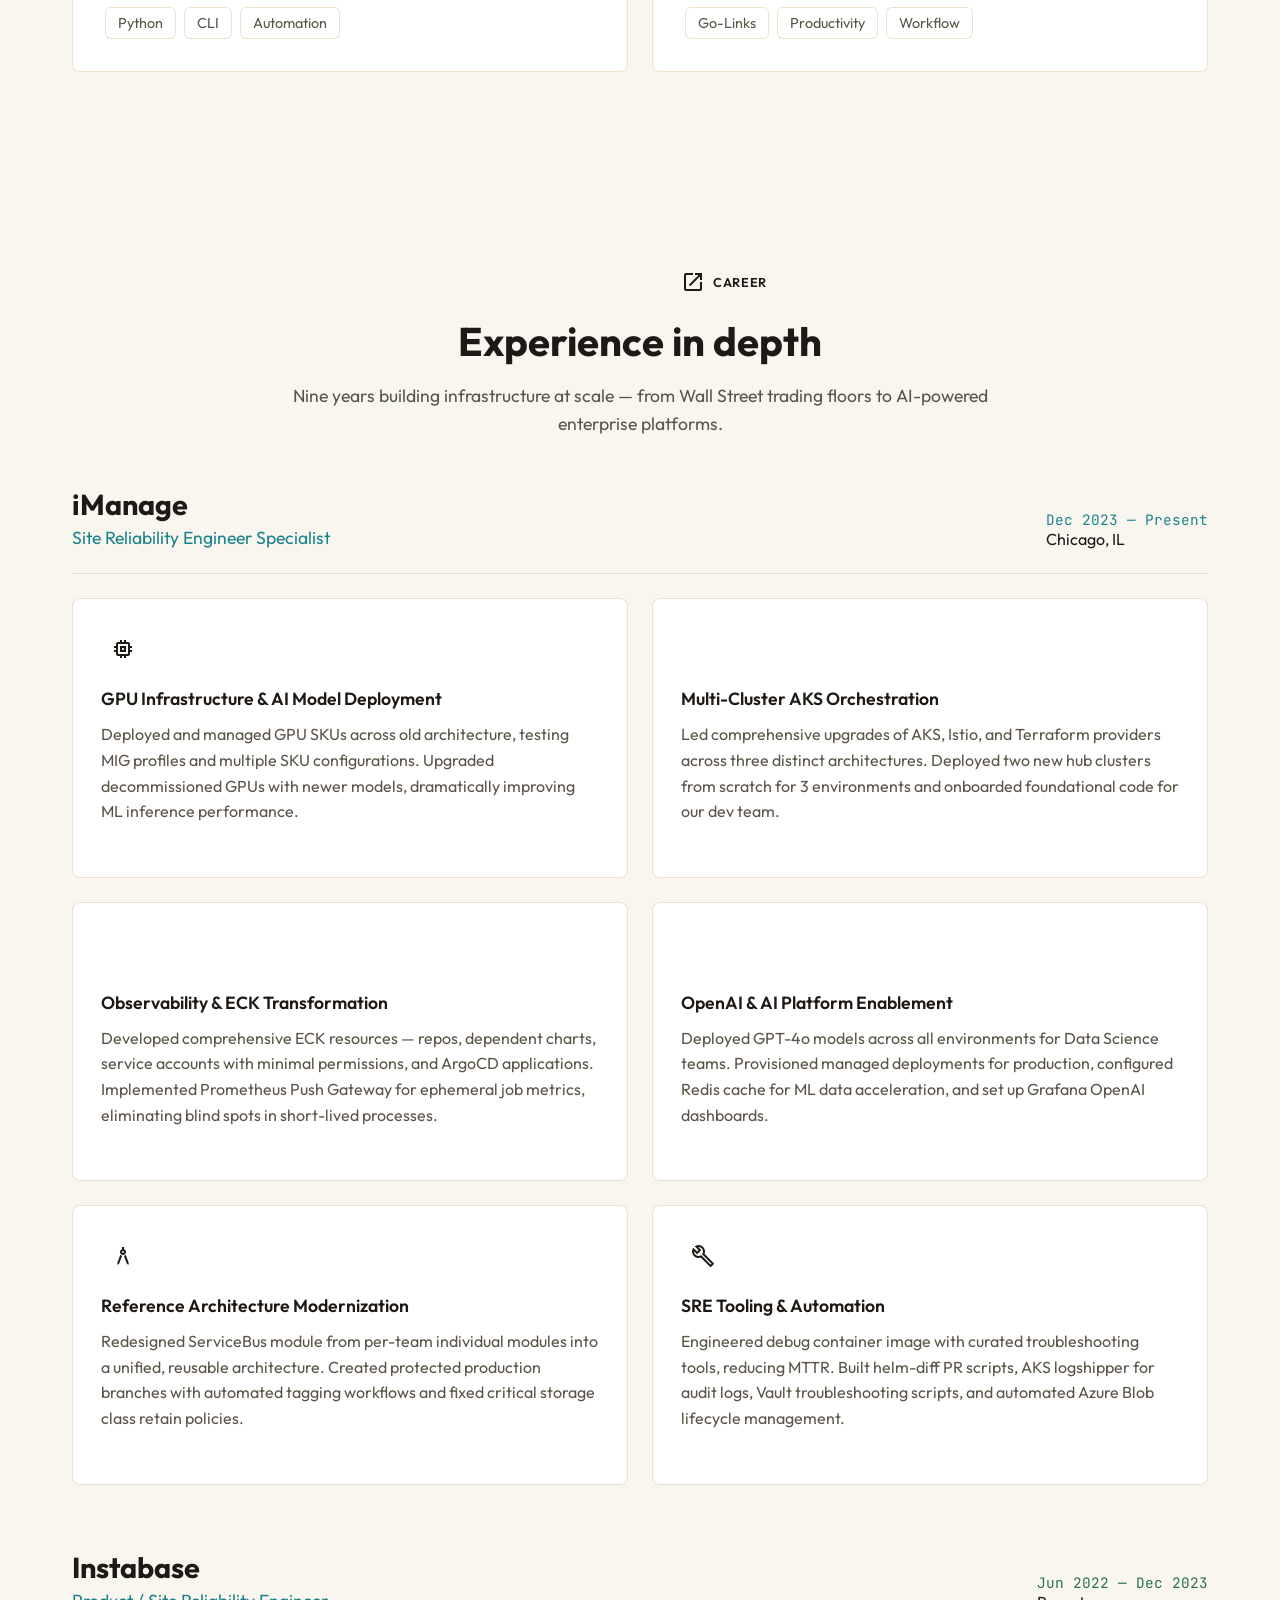
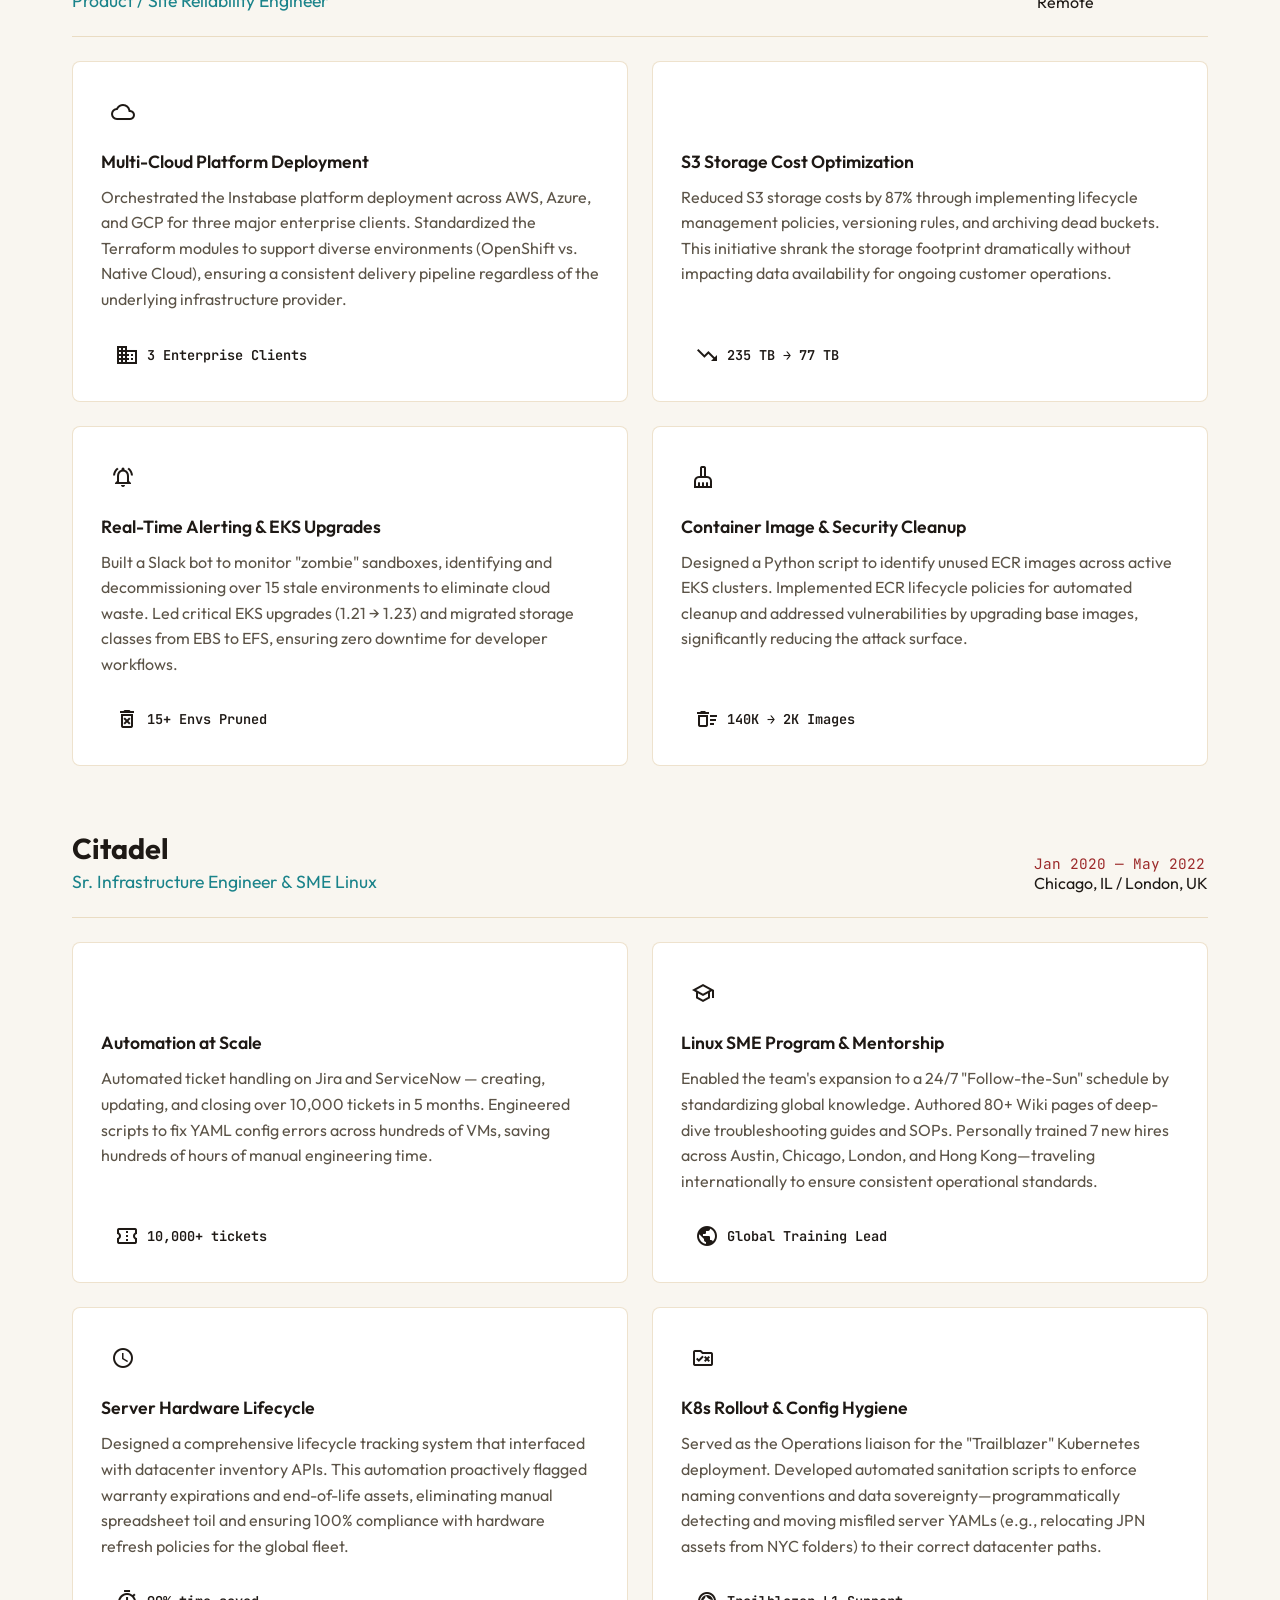
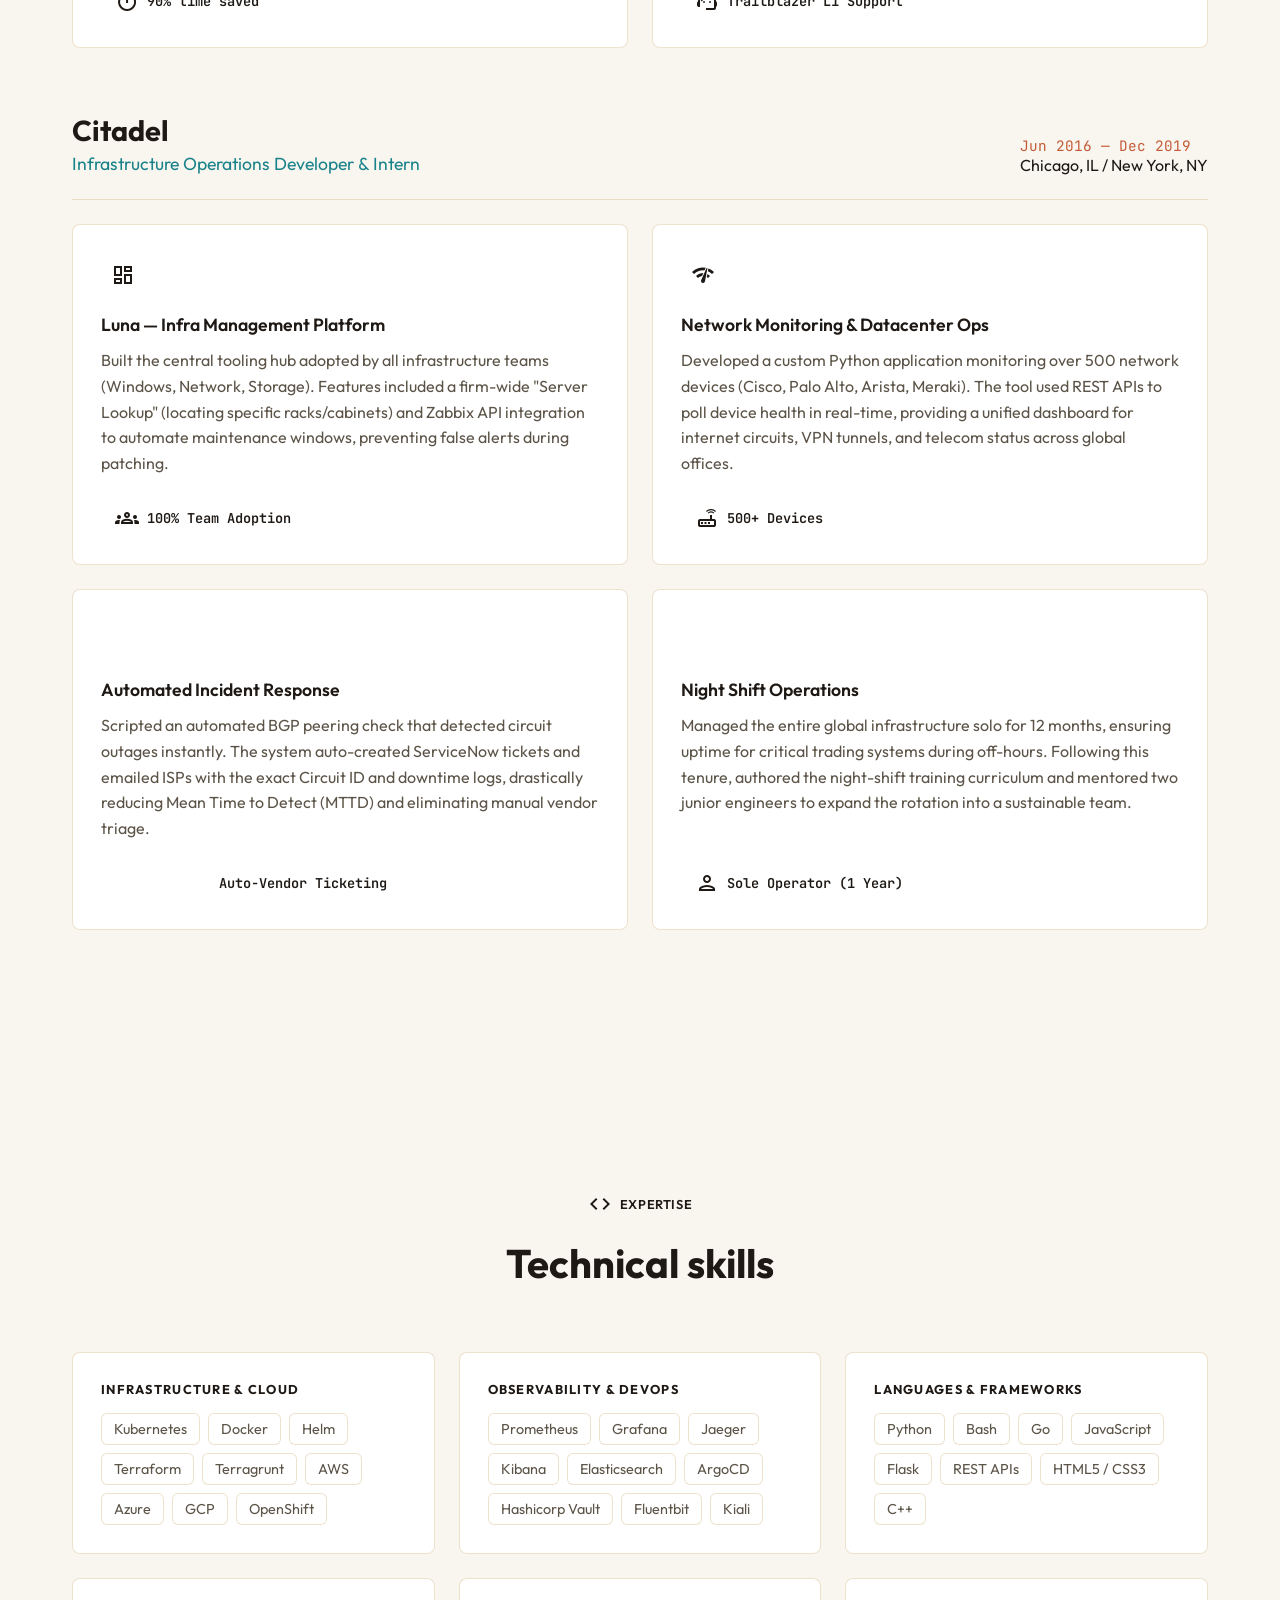
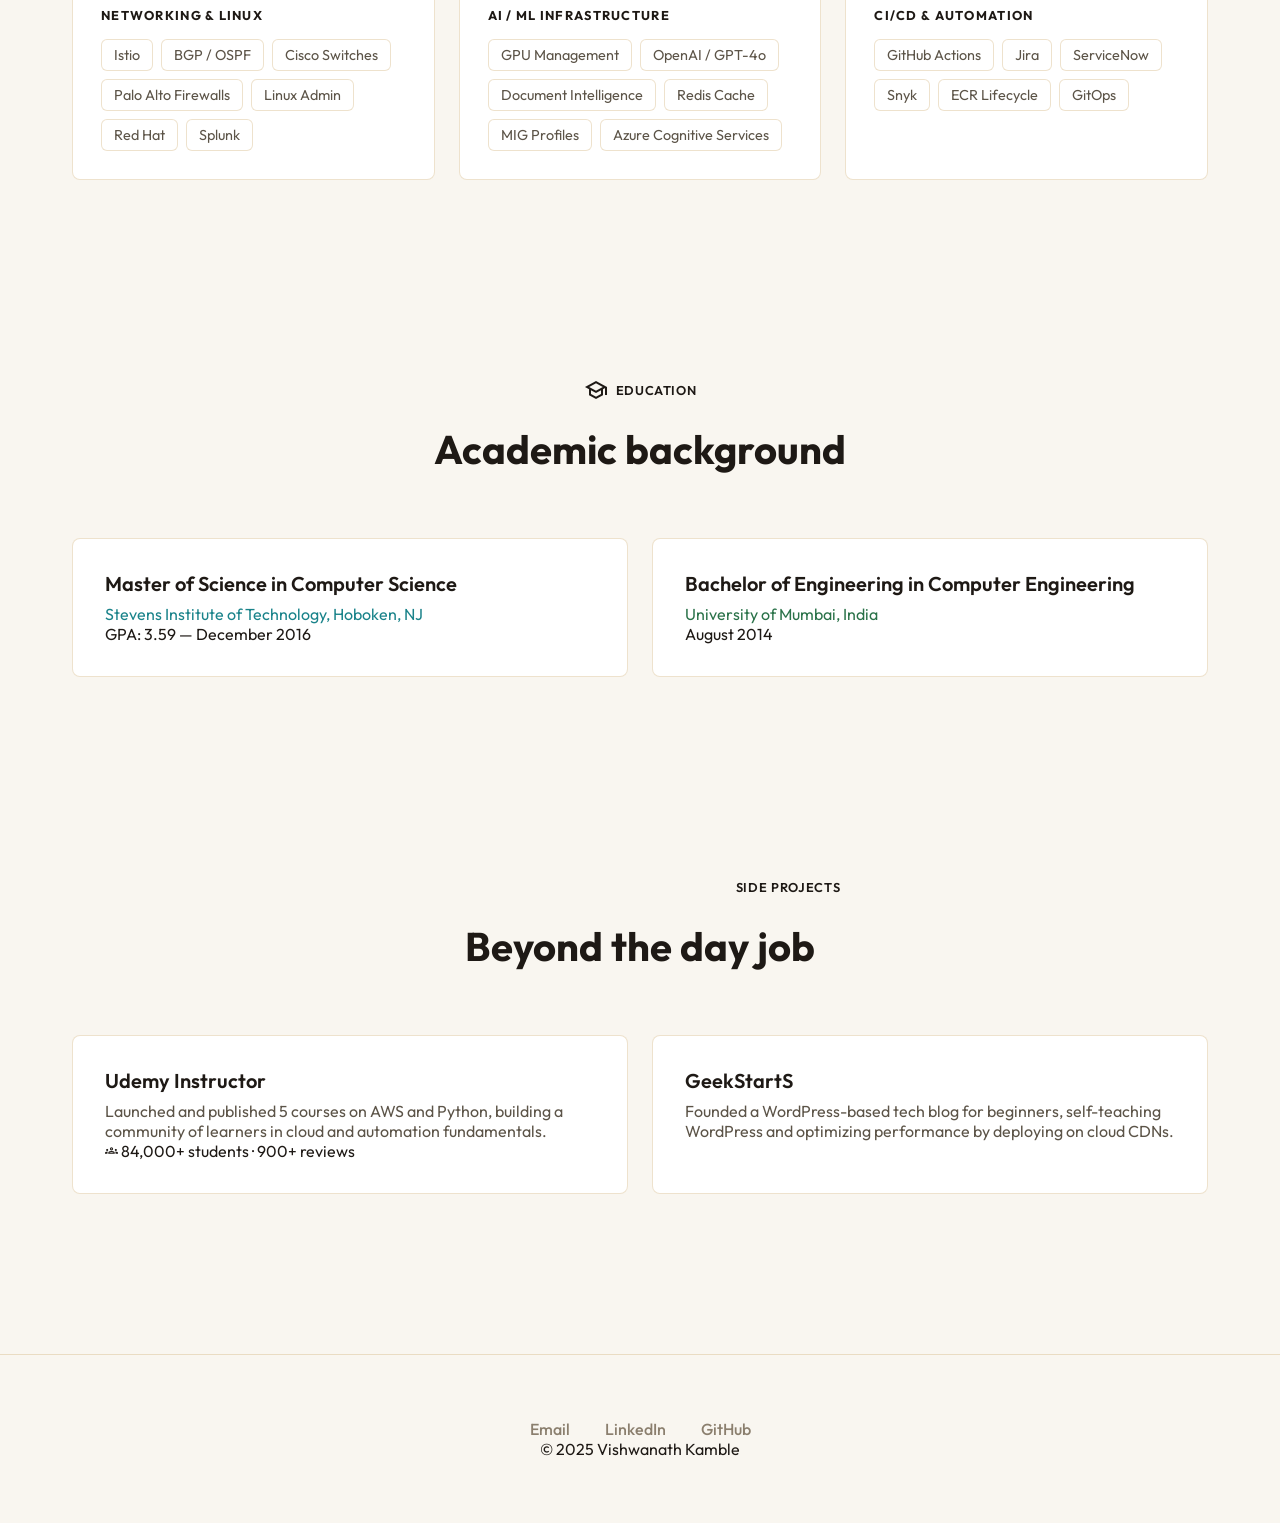
==== commit 48fe7185: "adding new project" ====
--- a/index.html
+++ b/index.html
@@ -153,6 +153,44 @@
     </div>
 
     <div class="projects-grid">
+        <div class="project-card hero-card" style="border-top: 4px solid var(--green);">
+            <div class="hero-card-split">
+                <div class="hero-card-info">
+                    <div class="project-card-header">
+                        <div class="project-name">skewlog</div>
+                        <a href="#" target="_blank" rel="noopener noreferrer" class="project-link-icon">
+                            <span class="material-icons-outlined">open_in_new</span>
+                        </a>
+                    </div>
+                    <div class="project-desc" style="margin-bottom: 1.5rem;">
+                        A self-hosted web app for Helm chart version diffing. Instantly visualize changes in values.yaml and templates before upgrading your cluster. Features automated breaking change detection and local SQLite caching.
+                    </div>
+                    <div class="skill-tags">
+                        <span class="skill-tag">Helm</span>
+                        <span class="skill-tag">Kubernetes</span>
+                        <span class="skill-tag">SRE Tooling</span>
+                    </div>
+                </div>
+
+                <div class="hero-card-extra">
+                    <div class="roadmap-box">
+                        <div class="roadmap-header">
+                            <span class="material-icons-outlined">route</span> Active Development
+                        </div>
+                        <div class="roadmap-item">
+                            <div class="roadmap-dot active"></div>
+                            <span>Breaking changes parsing engine</span>
+                        </div>
+                        <div class="roadmap-item">
+                            <div class="roadmap-dot pending"></div>
+                            <span>Native CLI tool option</span>
+                        </div>
+                    </div>
+                </div>
+            </div>
+        </div>
+
+
         <div class="project-card" style="border-top: 4px solid var(--blue);">
             <div class="project-card-header">
                 <div class="project-name">hop2</div>
@@ -218,8 +256,7 @@
                     profiles and multiple SKU configurations. Upgraded decommissioned GPUs with newer models,
                     dramatically improving ML inference performance.
                 </div>
-                <div class="achievement-metric"><span class="material-icons-outlined">speed</span> 300 → 12 req/sec
-                </div>
+
             </div>
             <div class="achievement green">
                 <div class="achievement-icon"><span class="material-icons-outlined">hub</span></div>
--- a/css/default.css
+++ b/css/default.css
@@ -229,6 +229,72 @@
     width: max-content;
 }
 
+.hero-card-split {
+    display: grid;
+    gap: 2rem;
+}
+
+/* --- Roadmap Box Styling --- */
+.roadmap-box {
+    background: var(--bg-surface);
+    border: 1px solid var(--border);
+    border-radius: var(--radius-sm);
+    padding: 1.5rem;
+    text-align: left; /* Ensures text stays left-aligned even on mobile */
+}
+
+.roadmap-header {
+    display: flex;
+    align-items: center;
+    gap: 8px;
+    font-size: 0.85rem;
+    font-weight: 700;
+    text-transform: uppercase;
+    letter-spacing: 0.05em;
+    color: var(--text-primary);
+    margin-bottom: 1rem;
+    border-bottom: 1px solid var(--border);
+    padding-bottom: 0.75rem;
+}
+
+.roadmap-header .material-icons-outlined {
+    font-size: 1.1rem;
+    color: var(--green);
+}
+
+.roadmap-item {
+    display: flex;
+    align-items: center;
+    gap: 12px;
+    font-size: 0.95rem;
+    color: var(--text-secondary);
+    margin-bottom: 0.75rem;
+}
+
+.roadmap-item:last-child {
+    margin-bottom: 0;
+}
+
+/* The Status Dots */
+.roadmap-dot {
+    width: 10px;
+    height: 10px;
+    border-radius: 50%;
+    flex-shrink: 0; /* Stops the dot from squishing if text wraps */
+}
+
+/* Reuses your awesome green pulse animation for active work! */
+.roadmap-dot.active {
+    background: var(--green);
+    box-shadow: 0 0 0 3px rgba(42, 114, 73, 0.2);
+    animation: pulse 2s infinite;
+}
+
+.roadmap-dot.pending {
+    border: 2px solid var(--text-muted);
+    background: transparent;
+}
+
 .status-dot {
     width: 8px;
     height: 8px;
@@ -348,6 +414,10 @@
 .hero-meta-item a:hover {
     color: var(--blue);
     text-decoration: underline;
+}
+
+.hero-card {
+    grid-column: 1 / -1;
 }
 
 /* Stats Row */
@@ -694,6 +764,13 @@
 }
 
 /* --- Responsive --- */
+@media (min-width: 901px) {
+    .hero-card-split {
+        grid-template-columns: 3fr 2fr; /* 60% Left, 40% Right */
+        align-items: center;
+    }
+}
+
 @media (max-width: 900px) {
     .hero-content {
         grid-template-columns: 1fr;
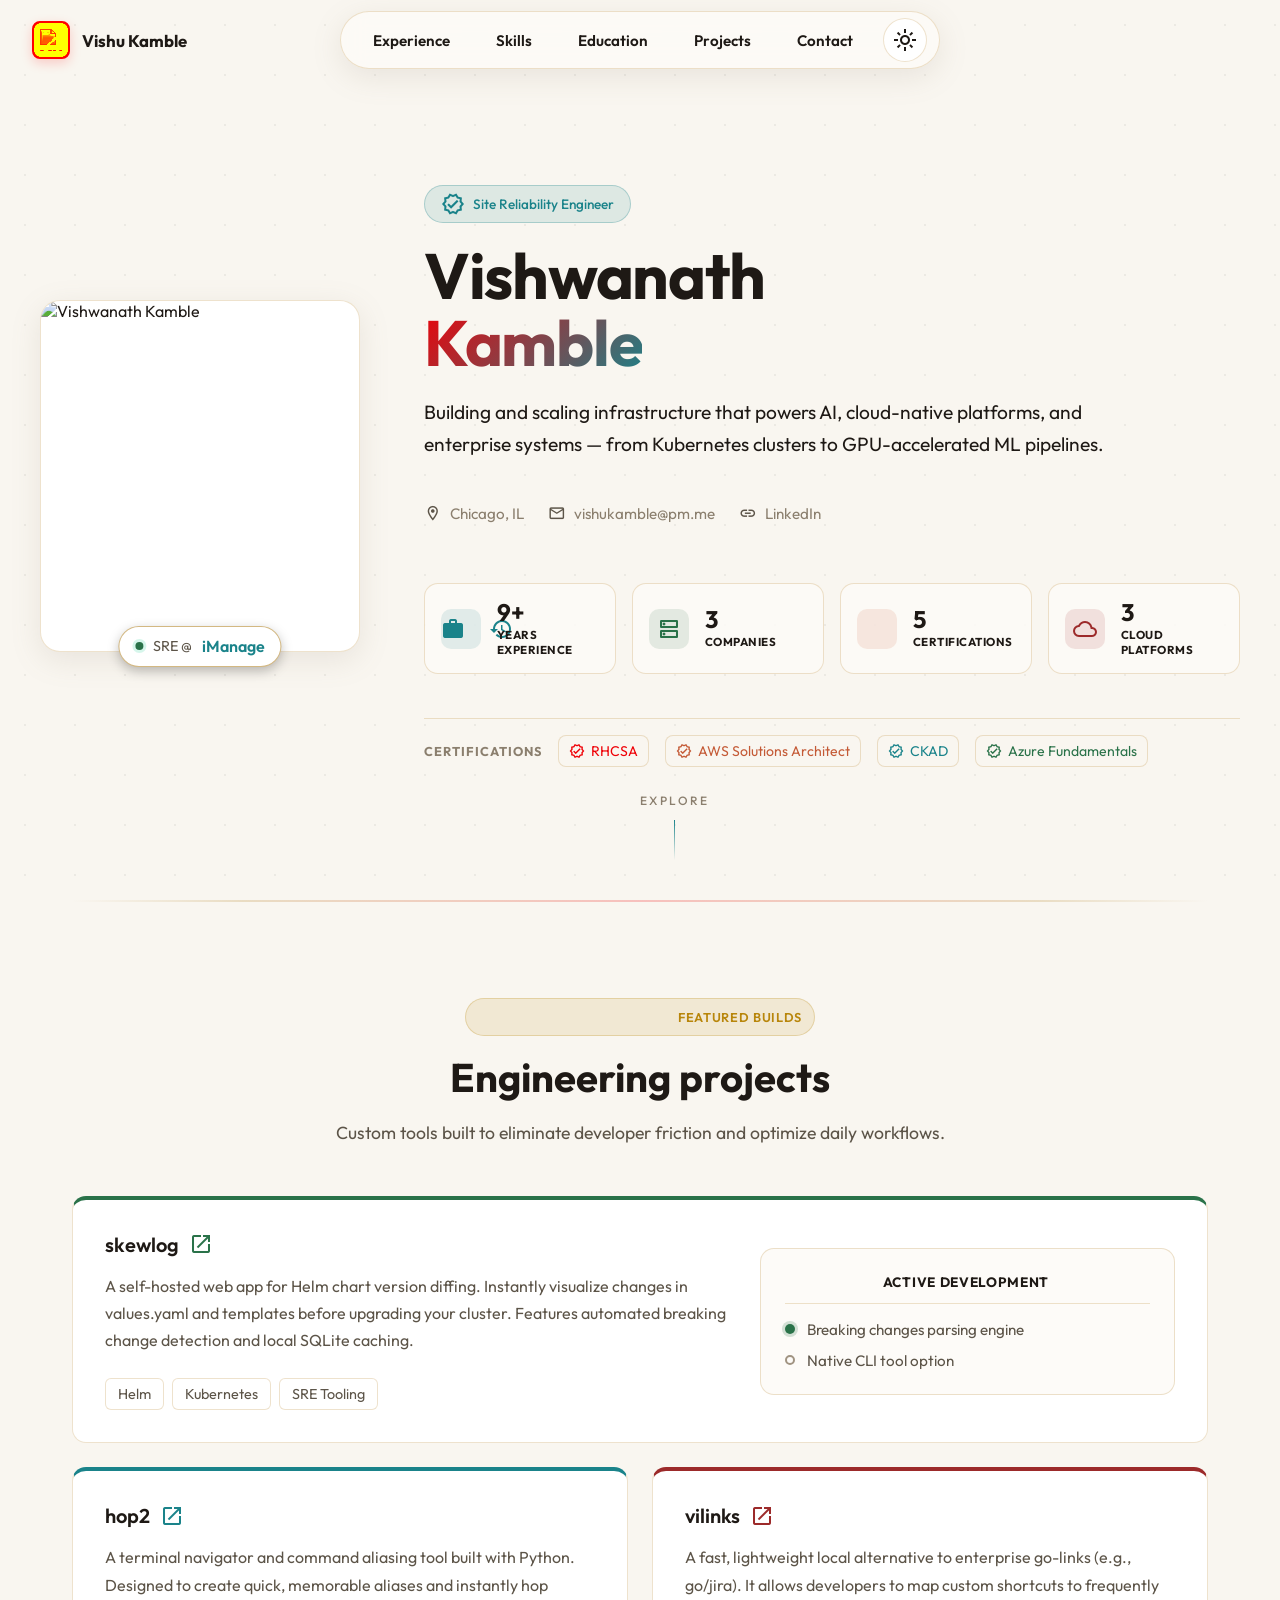
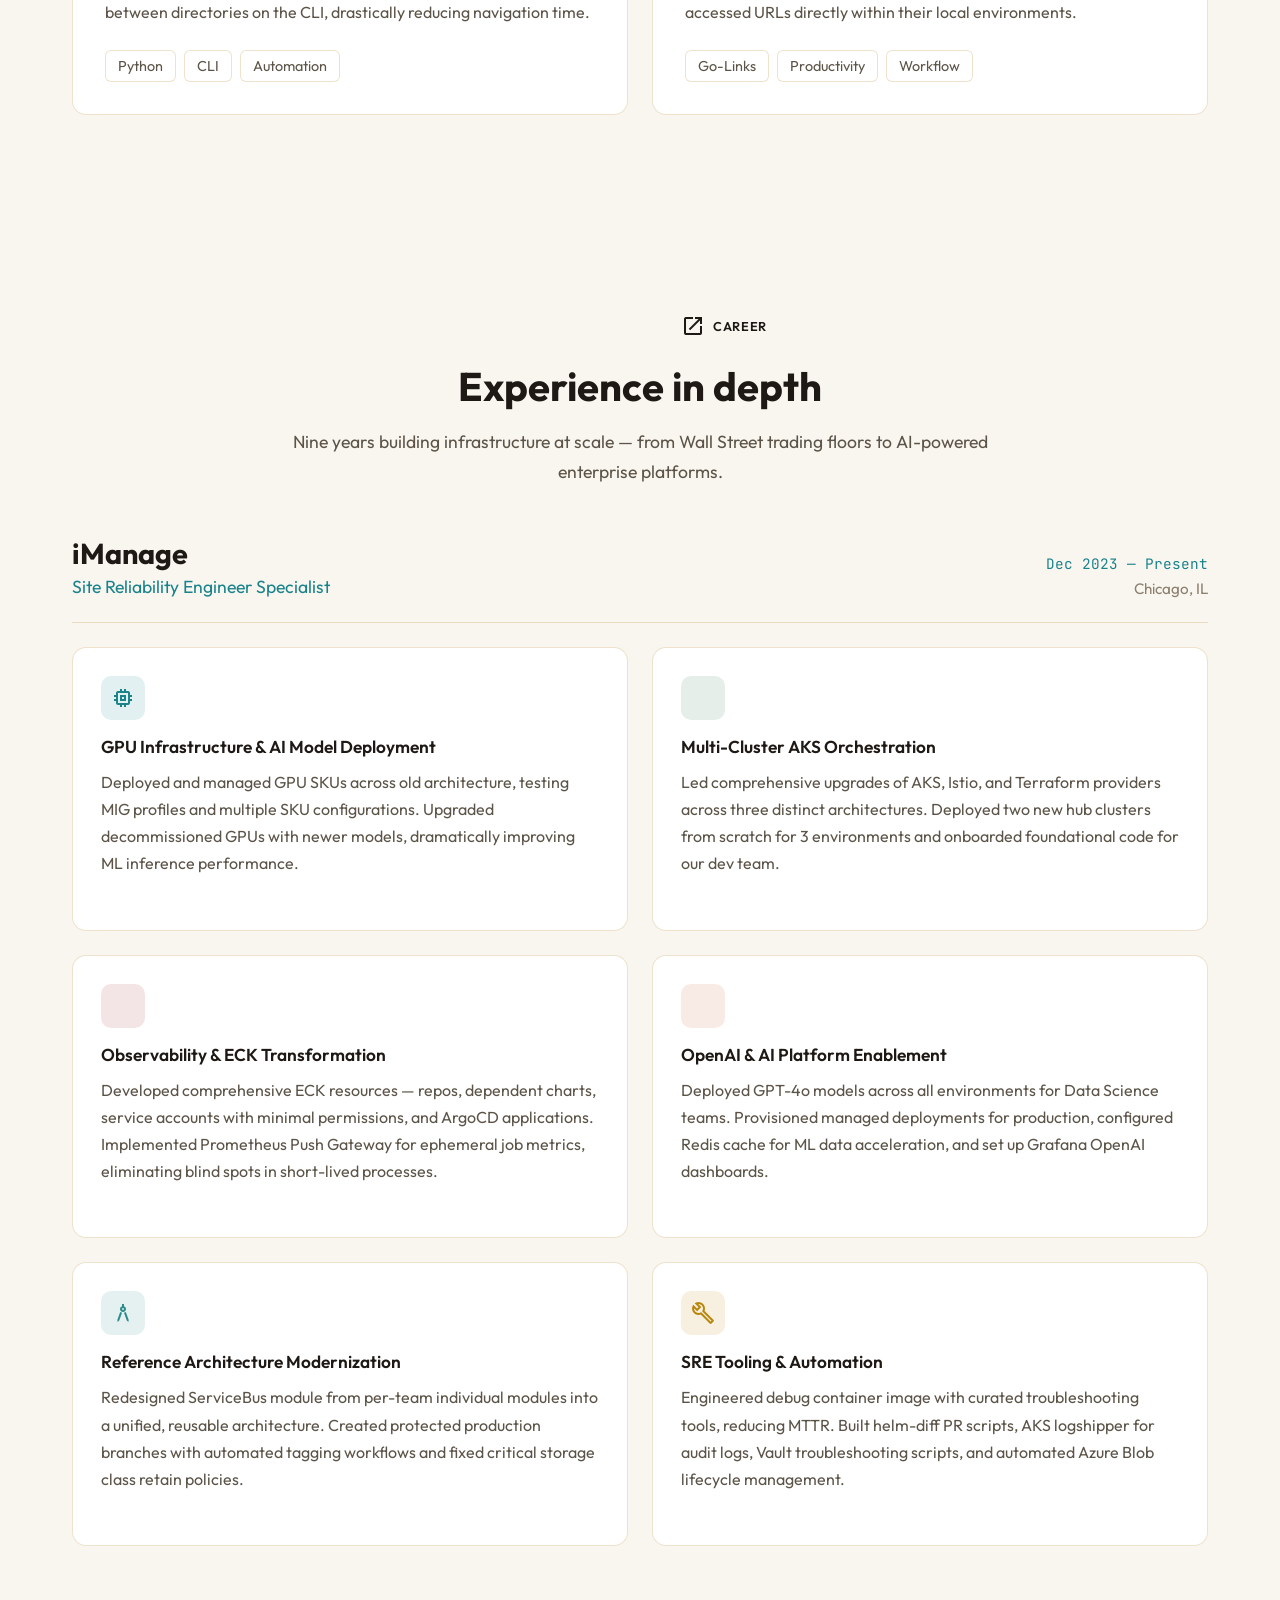
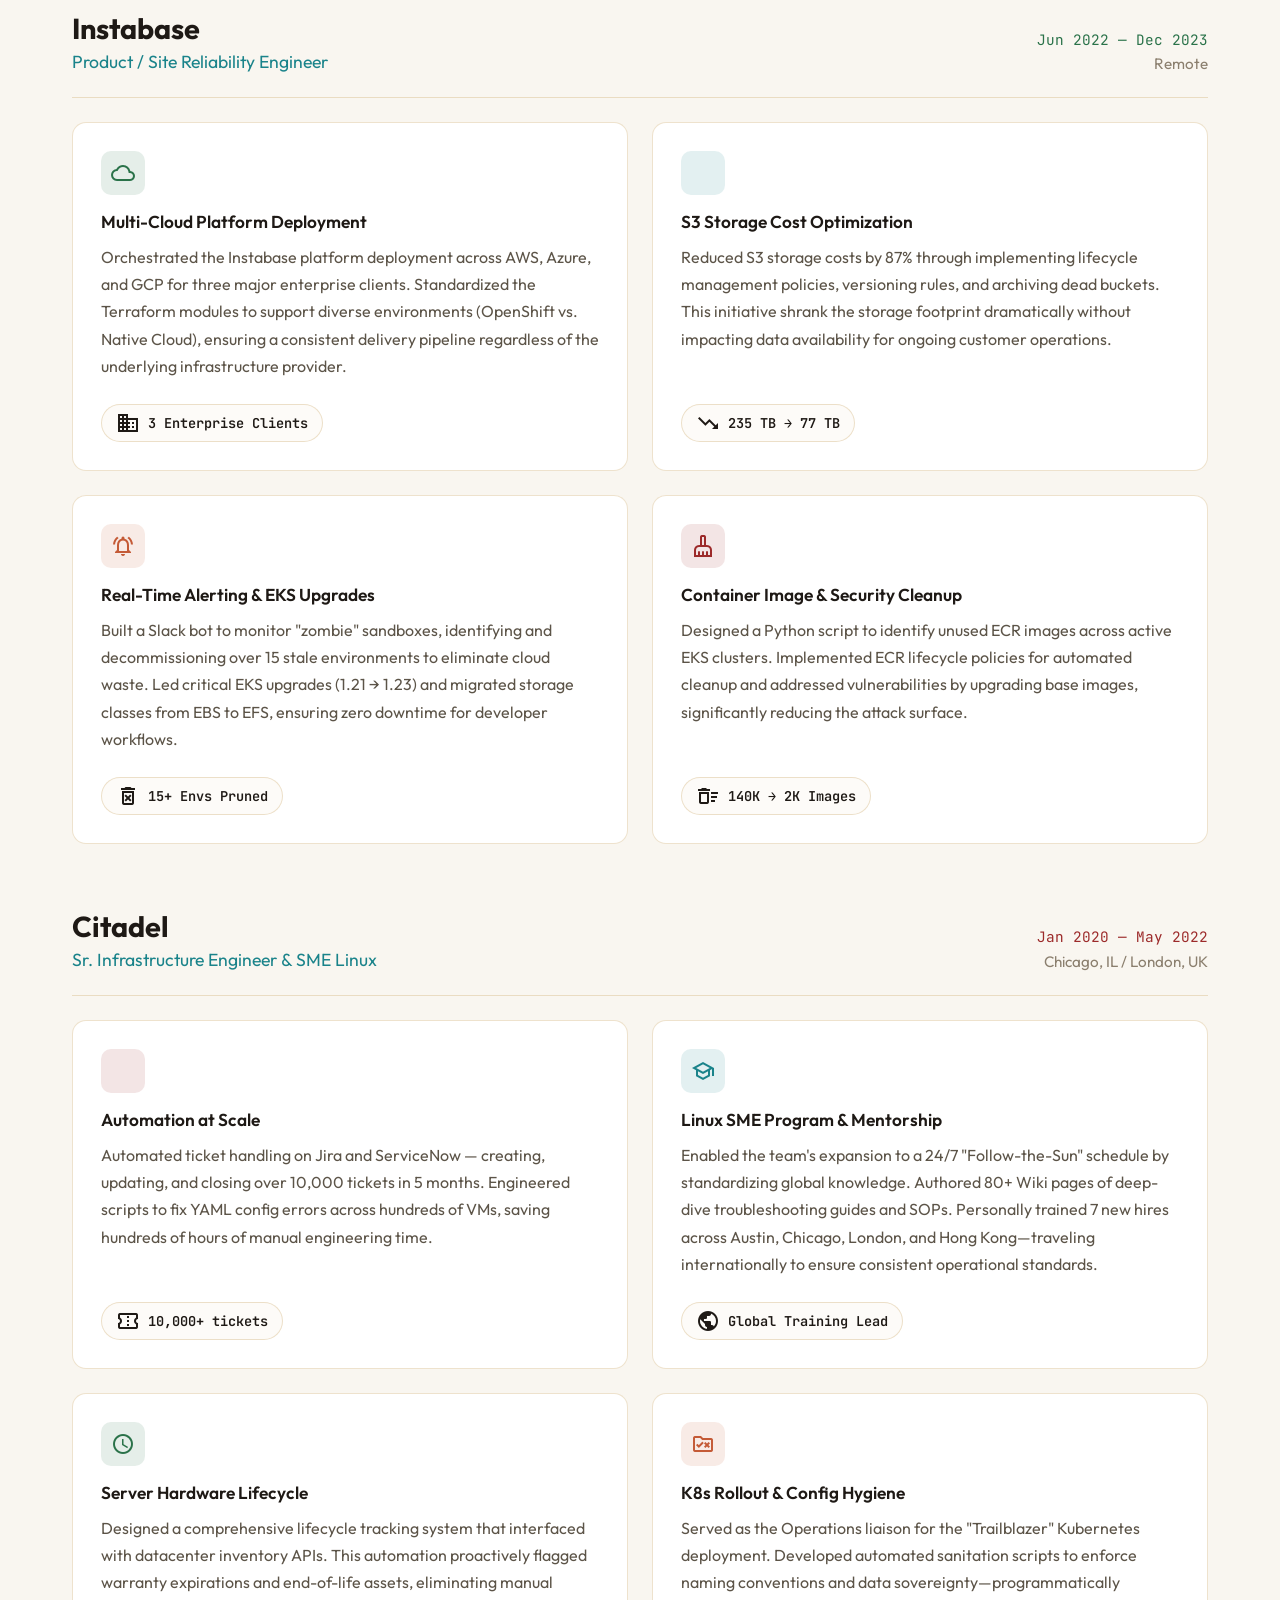
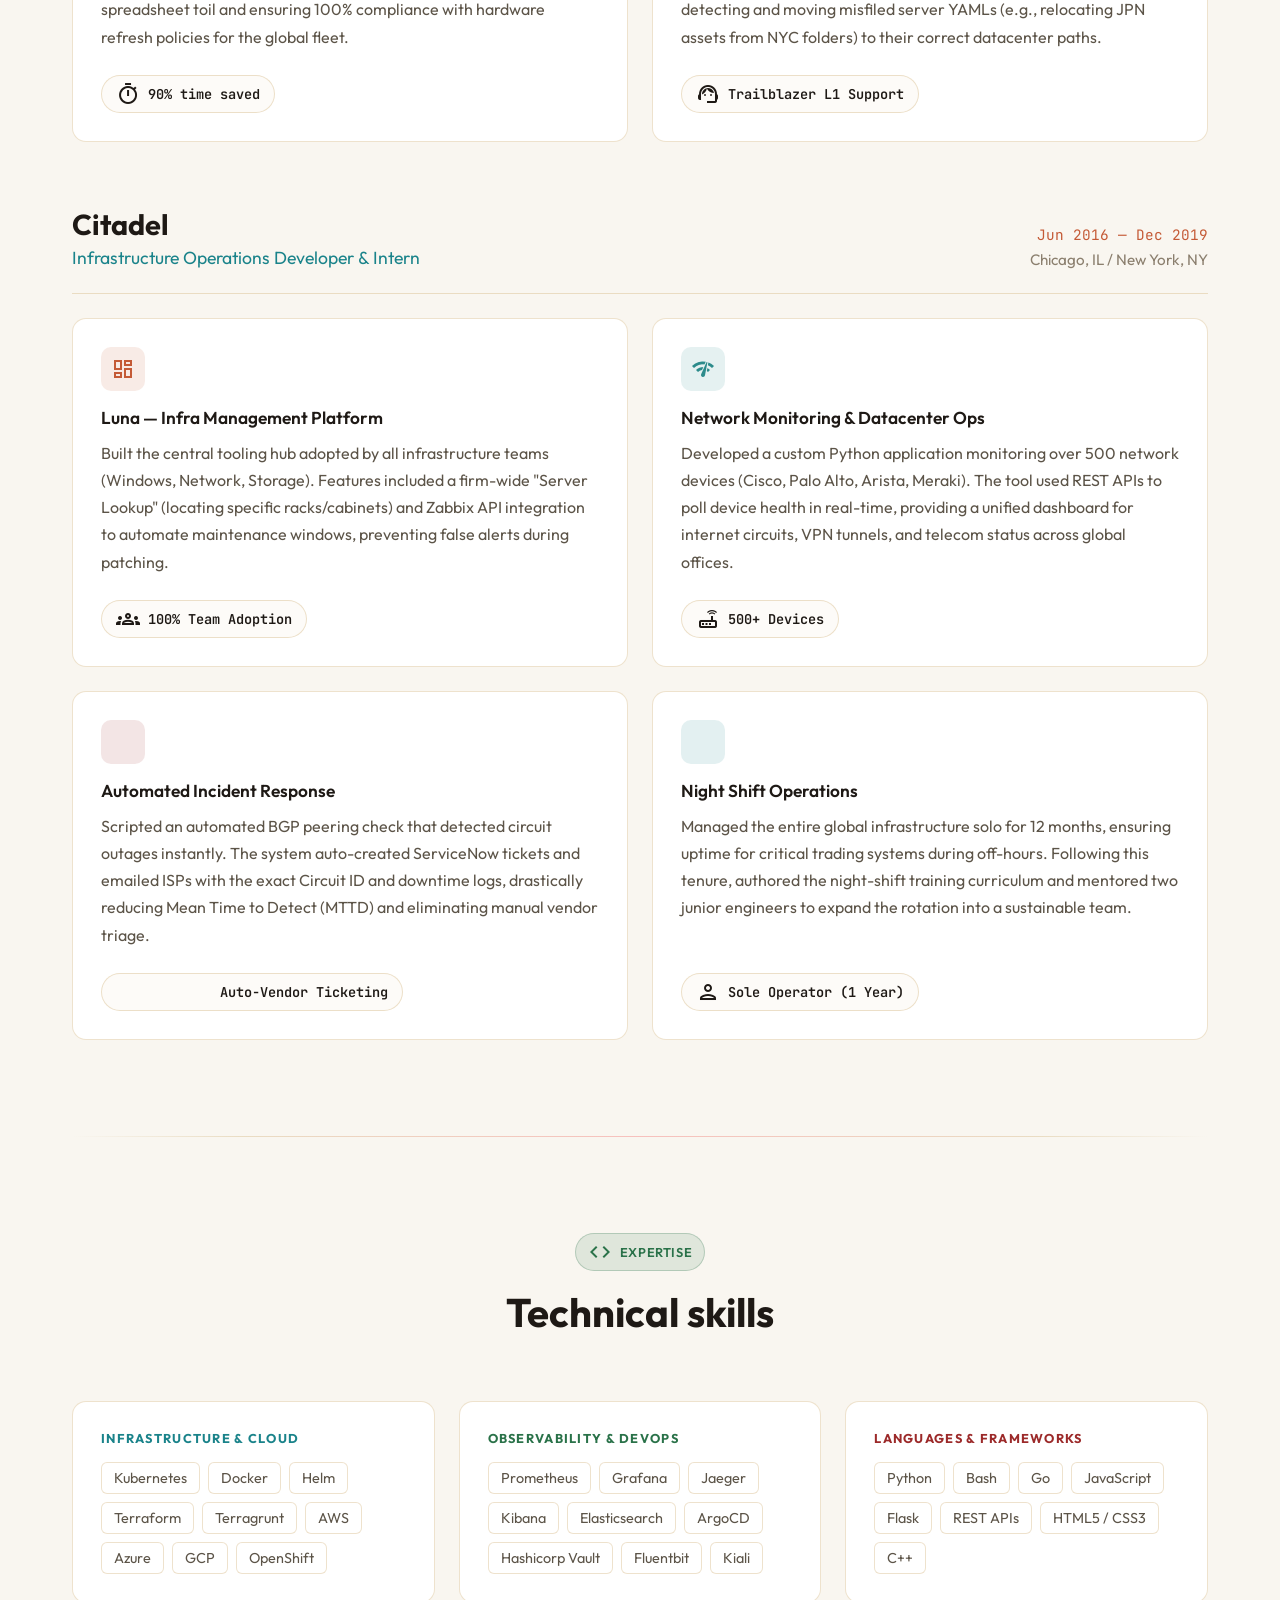
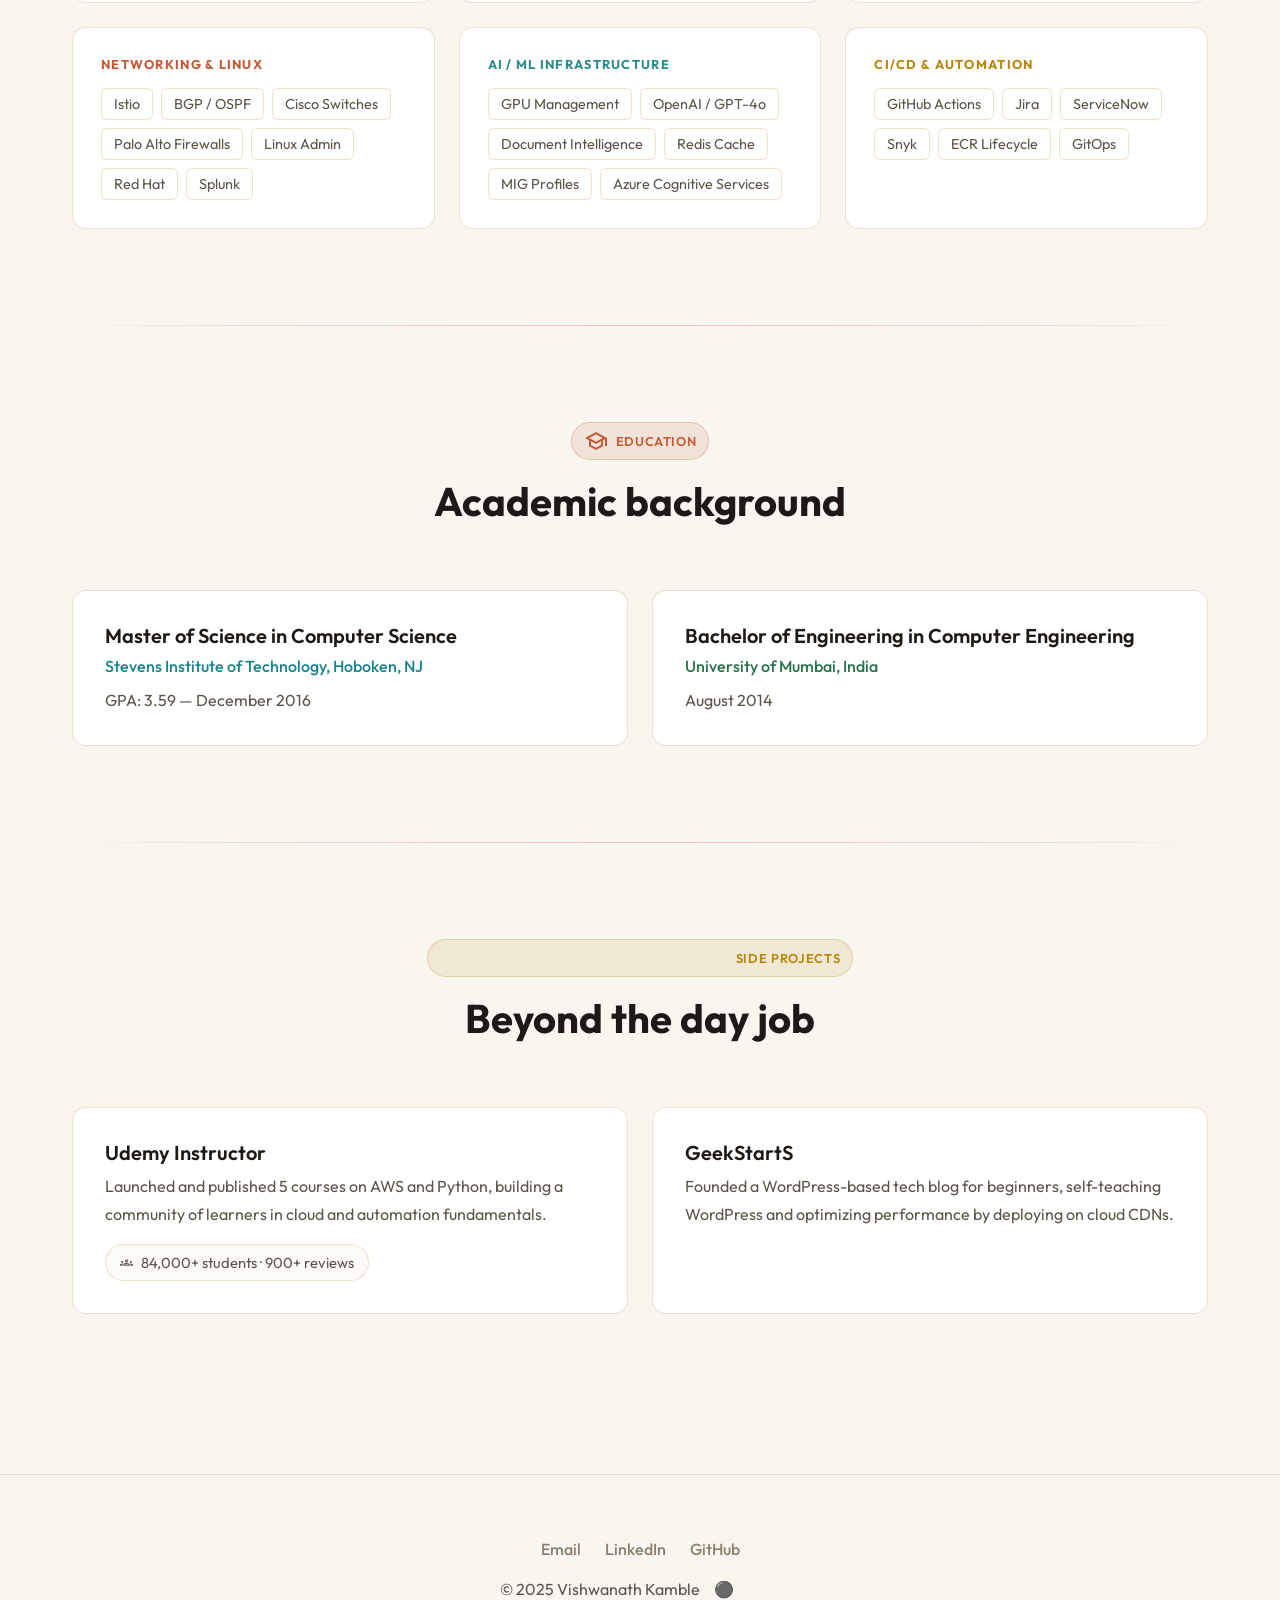
==== commit b359d7cd: "site upgrade" ====
--- a/index.html
+++ b/index.html
@@ -3,7 +3,22 @@
 <head>
     <meta charset="UTF-8">
     <meta name="viewport" content="width=device-width, initial-scale=1.0">
-    <title>Vishwanath Kamble — Site Reliability Engineer</title>
+    <title>Vishwanath Kamble | Infrastructure Engineer</title>
+    <meta name="title" content="Vishwanath Kamble | Infrastructure Engineer">
+    <meta name="description"
+          content="Infrastructure Engineer based in Chicago. Focused on Kubernetes, cloud architecture, and building tools like skewlog and hop2.">
+
+    <meta property="og:type" content="website">
+    <meta property="og:url" content="https://vishu.info/">
+    <meta property="og:title" content="Vishwanath Kamble | Infrastructure Engineer">
+    <meta property="og:description"
+          content="Personal site of Vishwanath Kamble. Exploring the intersection of systems engineering, cloud infrastructure, and content creation.">
+    <meta property="og:image" content="https://vishu.info/images/profile.jpg">
+    <meta property="twitter:card" content="summary_large_image">
+    <meta property="twitter:url" content="https://vishu.info/">
+    <meta property="twitter:title" content="Vishwanath Kamble | Infrastructure Engineer">
+    <meta property="twitter:description" content="Infrastructure Engineer & Builder. Creator of skewlog and hop2.">
+    <meta property="twitter:image" content="https://vishu.info/images/profile.jpg">
     <link href="https://fonts.googleapis.com/css2?family=Outfit:wght@300;400;500;600;700&family=JetBrains+Mono:wght@400;500&display=swap"
           rel="stylesheet">
     <link href="https://fonts.googleapis.com/icon?family=Material+Icons+Outlined" rel="stylesheet">
@@ -28,6 +43,13 @@
         <li><a href="#education">Education</a></li>
         <li><a href="#projects">Projects</a></li>
         <li><a href="#contact">Contact</a></li>
+        <li class="theme-toggle-wrapper">
+            <button id="theme-toggle" class="theme-btn" aria-label="Toggle Theme">
+                <span class="material-symbols-outlined light-icon">light_mode</span>
+                <span class="material-symbols-outlined dark-icon">dark_mode</span>
+                <div class="toggle-rim"></div>
+            </button>
+        </li>
     </ul>
 </nav>
 
@@ -158,12 +180,15 @@
                 <div class="hero-card-info">
                     <div class="project-card-header">
                         <div class="project-name">skewlog</div>
-                        <a href="#" target="_blank" rel="noopener noreferrer" class="project-link-icon">
+                        <a href="https://skewlog.com" target="_blank" rel="noopener noreferrer"
+                           class="project-link-icon">
                             <span class="material-icons-outlined">open_in_new</span>
                         </a>
                     </div>
                     <div class="project-desc" style="margin-bottom: 1.5rem;">
-                        A self-hosted web app for Helm chart version diffing. Instantly visualize changes in values.yaml and templates before upgrading your cluster. Features automated breaking change detection and local SQLite caching.
+                        A self-hosted web app for Helm chart version diffing. Instantly visualize changes in values.yaml
+                        and templates before upgrading your cluster. Features automated breaking change detection and
+                        local SQLite caching.
                     </div>
                     <div class="skill-tags">
                         <span class="skill-tag">Helm</span>
@@ -217,7 +242,8 @@
                 </a>
             </div>
             <div class="project-desc" style="margin-bottom: 1.5rem;">
-                A fast, lightweight local alternative to enterprise go-links (e.g., go/jira). It allows developers to map custom shortcuts to frequently accessed URLs directly within their local environments.
+                A fast, lightweight local alternative to enterprise go-links (e.g., go/jira). It allows developers to
+                map custom shortcuts to frequently accessed URLs directly within their local environments.
             </div>
             <div class="skill-tags">
                 <span class="skill-tag">Go-Links</span>
@@ -606,7 +632,11 @@
         <a href="https://linkedin.com/in/vishukamble" target="_blank">LinkedIn</a>
         <a href="https://github.com/vishukamble" target="_blank">GitHub</a>
     </div>
-    <div class="footer-copy">&copy; 2025 Vishwanath Kamble</div>
+    <div class="footer-copy">
+        &copy; 2025 Vishwanath Kamble
+        <span class="coyg-trigger" title="North London is Red">🔴</span>
+        <span class="coyg-message">COYG!</span>
+    </div>
 </footer>
 
 <a href="#" class="back-to-top" aria-label="Back to Top">
@@ -614,6 +644,27 @@
 </a>
 
 <script>
+    const themeToggle = document.getElementById('theme-toggle');
+    const html = document.documentElement;
+
+    // Initialize theme from LocalStorage or System Preference
+    const savedTheme = localStorage.getItem('theme') ||
+        (window.matchMedia('(prefers-color-scheme: dark)').matches ? 'dark' : 'light');
+
+    html.setAttribute('data-theme', savedTheme);
+
+    themeToggle.addEventListener('click', () => {
+        const currentTheme = html.getAttribute('data-theme');
+        const newTheme = currentTheme === 'light' ? 'dark' : 'light';
+
+        html.setAttribute('data-theme', newTheme);
+        localStorage.setItem('theme', newTheme);
+
+        // Add a kinetic 'hop' effect when toggling
+        themeToggle.style.transform = 'scale(0.8)';
+        setTimeout(() => themeToggle.style.transform = '', 150);
+    });
+
     const observer = new IntersectionObserver((entries) => {
         entries.forEach(entry => {
             if (entry.isIntersecting) {
--- a/css/default.css
+++ b/css/default.css
@@ -1,50 +1,81 @@
+/* =========================================================
+   THEME + GLOBAL VARIABLES
+========================================================= */
 :root {
-    /* --- Royal Backgrounds (Ivory / Marble) --- */
-    --bg-base: #F9F6F0; /* Warm Ivory/Parchment */
-    --bg-surface: #FDFBF7; /* Lighter Marble */
-    --bg-card: #FFFFFF; /* Pure white/marble card */
-    --bg-card-hover: #FFFDF8; /* Slight warmth on hover */
-    --bg-elevated: #FFFFFF;
-
-    /* Faint brass borders */
-    --border: rgba(197, 160, 89, 0.3);
-    --border-hover: rgba(197, 160, 89, 0.8);
-
-    /* --- Text (Deep Espresso / Charcoal) --- */
-    --text-primary: #1e1915; /* Deep Espresso */
-    --text-secondary: #5C5448; /* Dark Sandstone */
-    --text-tertiary: #8B7F6E;
-    --text-muted: #A39887;
-
+    /* Brand */
+    --arsenal-red: #EF0107;
+    --arsenal-white: #FFFFFF;
+
+    /* Accent palette */
     --blue: #1A838A;
     --green: #2A7249;
     --orange: #C45A36;
     --purple: #9C2A2A;
     --pink: #B8860B;
-    --teal: #364156;
-
-    /* Keep your existing -bg colors below here */
-    --blue-bg: rgba(26, 131, 138, 0.15);
-    --green-bg: rgba(42, 114, 73, 0.15);
-    --orange-bg: rgba(196, 90, 54, 0.15);
-    --purple-bg: rgba(156, 42, 42, 0.15);
-    --pink-bg: rgba(184, 134, 11, 0.15);
-    --teal-bg: rgba(54, 65, 86, 0.15);
-
-    /* --- Dimensions & Effects --- */
-    --radius: 12px;
-    --radius-sm: 8px;
-    --radius-xs: 4px;
-    /* Softer, warmer shadow for light mode */
+    --teal: #2C8B8B;
+
+    /* Accent backgrounds */
+    --blue-bg: rgba(26, 131, 138, 0.12);
+    --green-bg: rgba(42, 114, 73, 0.12);
+    --orange-bg: rgba(196, 90, 54, 0.12);
+    --purple-bg: rgba(156, 42, 42, 0.12);
+    --pink-bg: rgba(184, 134, 11, 0.12);
+    --teal-bg: rgba(44, 139, 139, 0.12);
+
+    /* Layout */
+    --radius: 20px;
+    --radius-sm: 14px;
+    --transition: 0.3s cubic-bezier(0.25, 0.46, 0.45, 0.94);
+
+    /* Typography */
+    --font: 'Outfit', sans-serif;
+    --font-mono: 'JetBrains Mono', monospace;
+}
+
+:root[data-theme="light"] {
+    --bg-base: #F9F6F0;
+    --bg-surface: rgba(253, 251, 247, 0.85);
+    --bg-card: #FFFFFF;
+    --bg-card-hover: #FFFDF8;
+    --bg-elevated: #FFFFFF;
+
+    --border: rgba(197, 160, 89, 0.30);
+    --border-hover: rgba(197, 160, 89, 0.75);
+
+    --text-primary: #1E1915;
+    --text-secondary: #5C5448;
+    --text-tertiary: #8B7F6E;
+    --text-muted: #A09382;
+
     --shadow: 0 8px 30px rgba(139, 127, 110, 0.15);
-    --transition: 0.3s cubic-bezier(0.25, 0.46, 0.45, 0.94);
-
-    --font: 'Outfit', -apple-system, BlinkMacSystemFont, "Segoe UI", Roboto, sans-serif;
-    --font-mono: 'JetBrains Mono', monospace;
-}
-
-/* Reset & Base */
-*, *::before, *::after {
+    --accent-glow: rgba(26, 131, 138, 0.18);
+}
+
+:root[data-theme="dark"] {
+    --bg-base: #050608;
+    --bg-surface: rgba(15, 17, 22, 0.85);
+    --bg-card: #161920;
+    --bg-card-hover: #1C212B;
+    --bg-elevated: #12151B;
+
+    --border: rgba(255, 255, 255, 0.10);
+    --border-hover: rgba(255, 255, 255, 0.22);
+
+    --text-primary: #E2E4ED;
+    --text-secondary: #9499B0;
+    --text-tertiary: #6D7285;
+    --text-muted: #5E6476;
+
+    --shadow: 0 8px 30px rgba(0, 0, 0, 0.5);
+    --accent-glow: rgba(239, 1, 7, 0.10);
+}
+
+/* =========================================================
+   RESET + BASE
+========================================================= */
+*,
+*::before,
+*::after {
     margin: 0;
     padding: 0;
     box-sizing: border-box;
@@ -52,7 +83,7 @@
 
 html {
     scroll-behavior: smooth;
-    font-size: 16px; /* Base font size fix */
+    font-size: 16px;
     -webkit-font-smoothing: antialiased;
 }
 
@@ -60,12 +91,17 @@
     background-color: var(--bg-base);
     color: var(--text-primary);
     font-family: var(--font);
-
-    background-image: radial-gradient(rgba(255, 255, 255, 0.15) 1.5px, transparent 1.5px);
-    background-size: 50px 50px; /* Controls the distance between dots */
-
-    background-attachment: fixed; /* Keeps dots static while scrolling */
     min-height: 100vh;
+    overflow-x: hidden;
+    transition: background-color 0.4s ease, color 0.4s ease;
+
+    background-image: radial-gradient(rgba(255, 255, 255, 0.12) 1.2px, transparent 1.2px);
+    background-size: 50px 50px;
+    background-attachment: fixed;
+}
+
+[data-theme="light"] body {
+    background-image: radial-gradient(rgba(30, 25, 21, 0.06) 1.2px, transparent 1.2px);
 }
 
 a {
@@ -77,94 +113,187 @@
     list-style: none;
 }
 
+img {
+    max-width: 100%;
+    display: block;
+}
+
 ::selection {
     background: rgba(56, 189, 248, 0.2);
     color: var(--blue);
 }
 
-/* --- Navigation --- */
+/* =========================================================
+   OPTIONAL SPOTLIGHT
+========================================================= */
+.spotlight {
+    position: fixed;
+    inset: 0;
+    width: 100vw;
+    height: 100vh;
+    background: radial-gradient(
+        circle at var(--x, 50%) var(--y, 50%),
+        var(--accent-glow) 0%,
+        transparent 40%
+    );
+    pointer-events: none;
+    z-index: 1;
+}
+
+/* =========================================================
+   NAVIGATION
+========================================================= */
 nav {
     position: fixed;
     top: 0;
     left: 0;
     right: 0;
     z-index: 1000;
+    height: 80px;
     padding: 0 2rem;
-    height: 80px; /* Made slightly taller to fit the new boxes */
-
-    /* THE MAGIC TRICK for perfect centering */
+
     display: grid;
     grid-template-columns: 1fr auto 1fr;
     align-items: center;
 
-    /* No background on the full bar anymore (cleaner look) */
     background: transparent;
 }
 
-/* 1. Left: The Logo */
 .nav-brand {
     display: flex;
     align-items: center;
     gap: 12px;
-    font-weight: 600;
-    font-size: 1.1rem;
+    width: fit-content;
+    font-weight: 700;
+    font-size: 1.05rem;
     color: var(--text-primary);
-
-    /* Changed to Light Glassmorphism */
-    background: rgba(255, 255, 255, 0.8);
+    transition: var(--transition);
+}
+
+.nav-brand-logo {
+    width: 38px;
+    height: 38px;
+    object-fit: contain;
+    background: #ffffff;
+    border: 2px solid var(--arsenal-red);
+    border-radius: 8px;
+    padding: 6px;
+    box-shadow: 0 4px 12px rgba(239, 1, 7, 0.18);
+    transition: var(--transition);
+    filter: invert(13%) sepia(97%) saturate(5833%) brightness(95%) contrast(116%);
+}
+
+[data-theme="dark"] .nav-brand-logo {
+    background: #ffffff;
+    box-shadow: 0 4px 14px rgba(239, 1, 7, 0.22);
+}
+
+.nav-brand:hover .nav-brand-logo {
+    transform: rotate(-5deg) scale(1.08);
+    box-shadow: 0 0 15px rgba(239, 1, 7, 0.35);
+}
+
+.nav-links {
+    display: flex;
+    align-items: center;
+    gap: 6px;
+    padding: 6px 12px;
+    border-radius: 999px;
+    background: var(--bg-surface);
     backdrop-filter: blur(12px);
     border: 1px solid var(--border);
-    padding: 8px 16px;
-    border-radius: 50px;
-    width: fit-content;
-
-    cursor: pointer;
-    transition: transform 0.2s ease;
-}
-
-.nav-brand-logo {
-    width: 32px;
-    height: 32px;
-}
-
-.nav-brand:hover {
-    transform: scale(1.02);
-}
-
-/* 2. Center: The "Floating Dock" Menu */
-.nav-links {
-    display: flex;
-    align-items: center;
-    gap: 6px;
-
-    /* Changed to Light Glassmorphism */
-    background: rgba(255, 255, 255, 0.8);
-    backdrop-filter: blur(12px);
-    border: 1px solid var(--border);
-    padding: 6px;
-    border-radius: 100px;
-    box-shadow: 0 4px 24px rgba(0, 0, 0, 0.06); /* Softer shadow for light mode */
-}
-
-/* 3. The Individual Links (Buttons) */
+    box-shadow: var(--shadow);
+}
+
+.nav-links li {
+    display: flex;
+    align-items: center;
+}
+
 .nav-links a {
     color: var(--text-primary);
     font-size: 0.95rem;
-    font-weight: 600; /* Bumped up weight so it stands out */
-    text-decoration: none;
-    padding: 10px 24px;
+    font-weight: 600;
+    padding: 10px 20px;
     border-radius: 50px;
     transition: all 0.2s ease;
 }
 
-/* Hover Effect for Light Mode */
 .nav-links a:hover {
     color: var(--blue);
-    background: rgba(0, 0, 0, 0.04); /* Subtle dark shading instead of light shading */
+    background: rgba(0, 0, 0, 0.04);
     transform: translateY(-1px);
 }
 
-/* --- Hero Section --- */
+[data-theme="dark"] .nav-links a:hover {
+    background: rgba(255, 255, 255, 0.05);
+}
+
+.theme-toggle-wrapper {
+    margin-left: 4px;
+}
+
+/* =========================================================
+   THEME TOGGLE
+========================================================= */
+.theme-btn {
+    position: relative;
+    width: 44px;
+    height: 44px;
+    border-radius: 50%;
+    background: var(--bg-card);
+    border: 1px solid var(--border);
+    cursor: pointer;
+    overflow: hidden;
+
+    display: flex;
+    align-items: center;
+    justify-content: center;
+
+    transition: var(--transition);
+    color: var(--text-primary);
+}
+
+.toggle-rim {
+    position: absolute;
+    inset: 0;
+    border-radius: 50%;
+    padding: 2px;
+    background: linear-gradient(135deg, #B8860B, #FFD700);
+    -webkit-mask: linear-gradient(#fff 0 0) content-box, linear-gradient(#fff 0 0);
+    mask: linear-gradient(#fff 0 0) content-box, linear-gradient(#fff 0 0);
+    -webkit-mask-composite: xor;
+    mask-composite: exclude;
+    opacity: 0;
+    transition: 0.3s;
+}
+
+.theme-btn:hover .toggle-rim,
+.theme-btn:active .toggle-rim {
+    opacity: 1;
+}
+
+.theme-btn:hover {
+    transform: scale(1.08);
+    border-color: var(--pink);
+}
+
+[data-theme="light"] .dark-icon {
+    display: none;
+}
+
+[data-theme="dark"] .light-icon {
+    display: none;
+}
+
+[data-theme="dark"] .theme-btn {
+    background: #1A1A1A;
+    color: #FFD700;
+}
+
+/* =========================================================
+   HERO
+========================================================= */
 .hero {
     position: relative;
     background: transparent;
@@ -172,12 +301,7 @@
     display: flex;
     align-items: center;
     justify-content: center;
-    padding-top: 80px;
-}
-
-/* Ambient Background Glow */
-.hero::before {
-    display: none;
+    padding: 100px 2rem 3rem;
 }
 
 .hero-content {
@@ -187,9 +311,10 @@
     grid-template-columns: 320px 1fr;
     gap: 4rem;
     align-items: center;
-}
-
-/* Hero Left: Photo */
+    position: relative;
+    z-index: 2;
+}
+
 .hero-photo-col {
     position: relative;
     animation: fadeUp 0.6s ease-out forwards;
@@ -211,88 +336,37 @@
     object-fit: cover;
 }
 
+[data-theme="dark"] .hero-profile-img {
+    filter: drop-shadow(0 0 10px rgba(239, 1, 7, 0.18));
+}
+
 .hero-photo-status {
     position: absolute;
     bottom: -15px;
     left: 50%;
     transform: translateX(-50%);
+    z-index: 2;
+
     display: flex;
     align-items: center;
     gap: 0.6rem;
+    width: max-content;
+    white-space: nowrap;
+
     padding: 0.6rem 1rem;
-    border-radius: 50px;
+    border-radius: 999px;
     background: var(--bg-elevated);
     border: 1px solid var(--border-hover);
-    box-shadow: 0 4px 12px rgba(0, 0, 0, 0.3);
-    white-space: nowrap;
-    z-index: 2;
-    width: max-content;
-}
-
-.hero-card-split {
-    display: grid;
-    gap: 2rem;
-}
-
-/* --- Roadmap Box Styling --- */
-.roadmap-box {
-    background: var(--bg-surface);
-    border: 1px solid var(--border);
-    border-radius: var(--radius-sm);
-    padding: 1.5rem;
-    text-align: left; /* Ensures text stays left-aligned even on mobile */
-}
-
-.roadmap-header {
-    display: flex;
-    align-items: center;
-    gap: 8px;
-    font-size: 0.85rem;
-    font-weight: 700;
-    text-transform: uppercase;
-    letter-spacing: 0.05em;
-    color: var(--text-primary);
-    margin-bottom: 1rem;
-    border-bottom: 1px solid var(--border);
-    padding-bottom: 0.75rem;
-}
-
-.roadmap-header .material-icons-outlined {
-    font-size: 1.1rem;
-    color: var(--green);
-}
-
-.roadmap-item {
-    display: flex;
-    align-items: center;
-    gap: 12px;
-    font-size: 0.95rem;
-    color: var(--text-secondary);
-    margin-bottom: 0.75rem;
-}
-
-.roadmap-item:last-child {
-    margin-bottom: 0;
-}
-
-/* The Status Dots */
-.roadmap-dot {
-    width: 10px;
-    height: 10px;
-    border-radius: 50%;
-    flex-shrink: 0; /* Stops the dot from squishing if text wraps */
-}
-
-/* Reuses your awesome green pulse animation for active work! */
-.roadmap-dot.active {
-    background: var(--green);
-    box-shadow: 0 0 0 3px rgba(42, 114, 73, 0.2);
-    animation: pulse 2s infinite;
-}
-
-.roadmap-dot.pending {
-    border: 2px solid var(--text-muted);
-    background: transparent;
+    box-shadow: 0 4px 12px rgba(0, 0, 0, 0.25);
+}
+
+.company-link {
+    font-weight: 600;
+    color: var(--blue);
+}
+
+.company-link:hover {
+    text-decoration: underline;
 }
 
 .status-dot {
@@ -304,20 +378,202 @@
     animation: pulse 2s infinite;
 }
 
+.hero-right {
+    display: flex;
+    flex-direction: column;
+    gap: 2rem;
+    animation: fadeUp 0.6s 0.1s ease-out forwards;
+    opacity: 0;
+}
+
+.hero-intro {
+    display: flex;
+    flex-direction: column;
+    gap: 1.2rem;
+}
+
+.hero-badge {
+    align-self: flex-start;
+    display: inline-flex;
+    align-items: center;
+    gap: 8px;
+    padding: 6px 16px;
+    background: var(--blue-bg);
+    border: 1px solid rgba(26, 131, 138, 0.28);
+    border-radius: 999px;
+    font-size: 0.85rem;
+    font-weight: 500;
+    color: var(--blue);
+}
+
+.hero-name {
+    font-size: clamp(3rem, 5vw, 4.5rem);
+    font-weight: 700;
+    line-height: 1.05;
+    letter-spacing: -0.02em;
+}
+
+.hero-name span {
+    background: linear-gradient(135deg, var(--arsenal-red), var(--blue));
+    -webkit-background-clip: text;
+    -webkit-text-fill-color: transparent;
+}
+
+.hero-title {
+    font-size: 1.2rem;
+    color: var(--text-primary);
+    font-weight: 400;
+    max-width: 720px;
+    line-height: 1.7;
+}
+
+.hero-meta {
+    display: flex;
+    gap: 1.5rem;
+    flex-wrap: wrap;
+    margin-top: 1.5rem;
+    margin-bottom: 1.25rem;
+}
+
+.hero-meta-item {
+    display: flex;
+    align-items: center;
+    gap: 8px;
+    font-size: 0.95rem;
+    color: var(--text-tertiary);
+}
+
+.hero-meta-item .material-icons-outlined {
+    font-size: 1.1rem;
+    color: var(--text-secondary);
+}
+
+.hero-meta-item a:hover {
+    color: var(--blue);
+    text-decoration: underline;
+}
+
+/* =========================================================
+   STATS + CERTS
+========================================================= */
+.stats-row {
+    display: grid;
+    grid-template-columns: repeat(auto-fit, minmax(180px, 1fr));
+    gap: 1rem;
+    margin-top: 0.5rem;
+}
+
+.stat-chip {
+    display: flex;
+    align-items: center;
+    gap: 1rem;
+    padding: 1rem;
+    text-align: left;
+    background: var(--bg-surface);
+    border: 1px solid var(--border);
+    border-radius: var(--radius-sm);
+    transition: var(--transition);
+    min-width: 0;
+}
+
+.stat-chip > div:last-child {
+    min-width: 0;
+}
+
+.stat-chip:hover {
+    border-color: var(--border-hover);
+    transform: translateY(-2px);
+}
+
+[data-theme="dark"] .stat-chip {
+    background: #0D0F12;
+    border-color: #1A1D23;
+}
+
+.stat-chip-icon {
+    width: 40px;
+    height: 40px;
+    border-radius: 10px;
+    display: grid;
+    place-items: center;
+    flex-shrink: 0;
+}
+
+.stat-chip-value {
+    font-size: 1.5rem;
+    font-weight: 700;
+    line-height: 1;
+    color: var(--text-primary);
+}
+
+.stat-chip-label {
+    margin-top: 4px;
+    font-size: 0.72rem;
+    font-weight: 700;
+    text-transform: uppercase;
+    letter-spacing: 0.04em;
+    color: var(--text-primary);
+    white-space: normal;
+    line-height: 1.25;
+}
+
+.certs-row {
+    display: flex;
+    align-items: center;
+    gap: 1rem;
+    flex-wrap: wrap;
+    margin-top: 0.75rem;
+    padding-top: 1rem;
+    border-top: 1px solid var(--border);
+}
+
+.certs-row-label {
+    font-size: 0.8rem;
+    font-weight: 700;
+    text-transform: uppercase;
+    letter-spacing: 0.08em;
+    color: var(--text-tertiary);
+}
+
+.cert-badge {
+    display: inline-flex;
+    align-items: center;
+    gap: 6px;
+    padding: 6px 10px;
+    font-size: 0.88rem;
+    color: var(--text-secondary);
+    background: rgba(255, 255, 255, 0.03);
+    border: 1px solid var(--border);
+    border-radius: 8px;
+}
+
+.cert-badge .material-icons-outlined {
+    font-size: 16px;
+}
+
+.rhcsa { color: var(--arsenal-red); }
+.aws { color: var(--orange); }
+.ckad { color: var(--blue); }
+.azure { color: var(--green); }
+
+/* =========================================================
+   SCROLL CTA
+========================================================= */
 .scroll-cta {
     position: absolute;
     bottom: 40px;
     left: 50%;
     transform: translateX(-50%);
+    z-index: 10;
 
     display: flex;
     flex-direction: column;
     align-items: center;
     gap: 12px;
+
     text-decoration: none;
-    z-index: 10;
     opacity: 0;
-    animation: fadeUp 0.8s 1s forwards; /* Fade in delay */
+    animation: fadeUp 0.8s 1s forwards;
 }
 
 .scroll-cta span {
@@ -330,7 +586,7 @@
 }
 
 .scroll-cta:hover span {
-    color: var(--blue); /* Turns blue on hover */
+    color: var(--blue);
 }
 
 .scroll-cta-line {
@@ -340,172 +596,25 @@
     animation: scrollPulse 2s infinite;
 }
 
-.company-link {
-    font-weight: 600;
-    color: var(--blue);
-}
-
-/* Hero Right: Text */
-.hero-right {
-    display: flex;
-    flex-direction: column;
-    gap: 2rem;
-    animation: fadeUp 0.6s 0.1s ease-out forwards;
-    opacity: 0;
-}
-
-.hero-badge {
-    align-self: flex-start;
-    display: inline-flex;
-    align-items: center;
-    gap: 8px;
-    padding: 6px 16px;
-    background: var(--blue-bg);
-    border: 1px solid rgba(56, 189, 248, 0.3);
-    border-radius: 100px;
-    font-size: 0.85rem;
-    font-weight: 500;
-    color: var(--blue);
-}
-
-.hero-name {
-    font-size: clamp(3rem, 5vw, 4.5rem);
-    font-weight: 700;
-    line-height: 1.1;
-    letter-spacing: -0.02em;
-}
-
-.hero-name span {
-    background: linear-gradient(135deg, var(--blue), var(--purple));
-    -webkit-background-clip: text;
-    -webkit-text-fill-color: transparent;
-}
-
-.hero-title {
-    font-size: 1.25rem;
-    color: var(--text-primary);
-    font-weight: 400;
-    max-width: 600px;
-    line-height: 1.6;
-}
-
-.hero-meta {
-    display: flex;
-    gap: 1.5rem;
-    flex-wrap: wrap;
-    /* Changed from 16px to 2.5rem (40px) to give it breathing room */
-    margin-top: 2.5rem;
-    margin-bottom: 2rem; /* Added bottom margin so it doesn't hit the buttons/stats */
-}
-
-.hero-meta-item {
-    display: flex;
-    align-items: center;
-    gap: 8px;
-    font-size: 0.95rem;
-    color: var(--text-tertiary);
-}
-
-.hero-meta-item .material-icons-outlined {
-    font-size: 1.1rem;
-    color: var(--text-secondary);
-}
-
-.hero-meta-item a:hover {
-    color: var(--blue);
-    text-decoration: underline;
-}
-
-.hero-card {
-    grid-column: 1 / -1;
-}
-
-/* Stats Row */
-.stats-row {
-    display: grid;
-    grid-template-columns: repeat(auto-fit, minmax(140px, 1fr));
-    gap: 1rem;
-    margin-top: 1rem;
-}
-
-.stat-chip {
-    display: flex;
-    align-items: center;
-    gap: 1rem;
-    padding: 1rem;
-    background: var(--bg-surface);
-    border: 1px solid var(--border);
-    border-radius: var(--radius-sm);
-    transition: var(--transition);
-    text-align: left;
-}
-
-.stat-chip:hover {
-    border-color: var(--border-hover);
-    transform: translateY(-2px);
-}
-
-.stat-chip-icon {
-    width: 40px;
-    height: 40px;
-    border-radius: 8px;
-    display: grid;
-    place-items: center;
-}
-
-.stat-chip-value {
-    font-size: 1.5rem;
-    font-weight: 700;
-    line-height: 1;
-    color: var(--text-primary);
-}
-
-.stat-chip-label {
-    font-size: 0.75rem;
-    color: var(--text-primary); /* Changed from tertiary to secondary for better contrast */
-    font-weight: 700; /* Made the text bolder */
-    text-transform: uppercase;
-    letter-spacing: 0.05em;
-    margin-top: 4px;
-    white-space: nowrap;
-}
-
-/* Certifications Row */
-.certs-row {
-    display: flex;
-    align-items: center;
-    gap: 1rem;
-    flex-wrap: wrap;
-    margin-top: 1rem;
-    padding-top: 1rem;
-    border-top: 1px solid var(--border);
-}
-
-.cert-badge {
-    display: inline-flex;
-    align-items: center;
-    gap: 6px;
-    font-size: 0.9rem;
-    color: var(--text-secondary);
-    padding: 4px 8px;
-    background: rgba(255, 255, 255, 0.03);
-    border-radius: 6px;
-}
-
-/* --- Common Sections --- */
+/* =========================================================
+   SECTIONS
+========================================================= */
 .section {
-    padding: 6rem 2rem;
     max-width: 1200px;
     margin: 0 auto;
+    padding: 6rem 2rem;
+    position: relative;
+    z-index: 2;
 }
 
 .section-head {
     max-width: 700px;
-    margin: 0 auto 3rem auto; /* The 'auto' pushes it to the exact center of the page */
-    text-align: center;       /* Centers the title and paragraph text */
+    margin: 0 auto 3rem auto;
+    text-align: center;
+
     display: flex;
     flex-direction: column;
-    align-items: center;      /* Centers the badge perfectly above the title */
+    align-items: center;
 }
 
 .section-badge {
@@ -513,12 +622,31 @@
     align-items: center;
     gap: 8px;
     padding: 6px 12px;
-    border-radius: 100px;
+    border-radius: 999px;
     font-size: 0.8rem;
     font-weight: 600;
     text-transform: uppercase;
     letter-spacing: 0.05em;
     margin-bottom: 1rem;
+    border: 1px solid transparent;
+}
+
+.section-badge.green-badge {
+    background: var(--green-bg);
+    color: var(--green);
+    border-color: rgba(42, 114, 73, 0.25);
+}
+
+.section-badge.orange-badge {
+    background: var(--orange-bg);
+    color: var(--orange);
+    border-color: rgba(196, 90, 54, 0.25);
+}
+
+.section-badge.pink-badge {
+    background: var(--pink-bg);
+    color: var(--pink);
+    border-color: rgba(184, 134, 11, 0.25);
 }
 
 .section-title {
@@ -530,10 +658,60 @@
 .section-subtitle {
     font-size: 1.1rem;
     color: var(--text-secondary);
-    line-height: 1.6;
-}
-
-/* Featured Projects Header */
+    line-height: 1.7;
+}
+
+/* =========================================================
+   DIVIDERS
+========================================================= */
+.divider {
+    max-width: 1200px;
+    margin: 0 auto;
+    padding: 0 2rem;
+}
+
+.divider-line {
+    height: 1px;
+    background: linear-gradient(
+        90deg,
+        transparent 0%,
+        var(--border) 15%,
+        rgba(239, 1, 7, 0.22) 50%,
+        var(--border) 85%,
+        transparent 100%
+    );
+}
+
+/* =========================================================
+   PROJECTS
+========================================================= */
+.projects-grid,
+.edu-grid {
+    display: grid;
+    grid-template-columns: repeat(auto-fit, minmax(400px, 1fr));
+    gap: 1.5rem;
+}
+
+.project-card,
+.edu-card {
+    background: var(--bg-card);
+    border: 1px solid var(--border);
+    border-radius: var(--radius-sm);
+    padding: 2rem;
+    transition: var(--transition);
+}
+
+.project-card:hover,
+.edu-card:hover {
+    transform: translateY(-4px);
+    border-color: var(--border-hover);
+    box-shadow: var(--shadow);
+}
+
+.project-card.hero-card {
+    grid-column: 1 / -1;
+}
+
 .project-card-header {
     display: flex;
     justify-content: flex-start;
@@ -542,31 +720,144 @@
     margin-bottom: 1rem;
 }
 
+.project-name,
+.edu-degree {
+    font-size: 1.25rem;
+    font-weight: 600;
+    margin-bottom: 0.5rem;
+}
+
 .project-card-header .project-name {
     margin-bottom: 0;
 }
 
-/* Grab the specific colors for the icons */
-.project-card[style*="--blue"] .project-link-icon {
+.project-link-icon {
+    display: inline-flex;
+    align-items: center;
+    justify-content: center;
+    color: var(--text-secondary);
+    transition: var(--transition);
+}
+
+.project-link-icon:hover {
+    transform: translateY(-1px);
+}
+
+.project-card[style*="var(--green)"] .project-link-icon {
+    color: var(--green);
+}
+
+.project-card[style*="var(--blue)"] .project-link-icon {
     color: var(--blue);
 }
 
-.project-card[style*="--purple"] .project-link-icon {
+.project-card[style*="var(--purple)"] .project-link-icon {
     color: var(--purple);
 }
 
-/* --- Experience Blocks --- */
+.project-desc {
+    font-size: 1rem;
+    color: var(--text-secondary);
+    line-height: 1.7;
+    margin-top: 0.5rem;
+}
+
+.project-stat {
+    margin-top: 1rem;
+    display: inline-flex;
+    align-items: center;
+    gap: 8px;
+    font-size: 0.92rem;
+    color: var(--text-secondary);
+    background: var(--bg-surface);
+    border: 1px solid var(--border);
+    border-radius: 999px;
+    padding: 8px 14px;
+}
+
+.hero-card-split {
+    display: grid;
+    gap: 2rem;
+}
+
+.roadmap-box {
+    background: var(--bg-surface);
+    border: 1px solid var(--border);
+    border-radius: var(--radius-sm);
+    padding: 1.5rem;
+    text-align: left;
+}
+
+.roadmap-header {
+    display: flex;
+    align-items: center;
+    gap: 8px;
+    margin-bottom: 1rem;
+    padding-bottom: 0.75rem;
+    border-bottom: 1px solid var(--border);
+
+    font-size: 0.85rem;
+    font-weight: 700;
+    text-transform: uppercase;
+    letter-spacing: 0.05em;
+    color: var(--text-primary);
+}
+
+.roadmap-header .material-icons-outlined {
+    font-size: 1.1rem;
+    color: var(--green);
+}
+
+.roadmap-item {
+    display: flex;
+    align-items: center;
+    gap: 12px;
+    margin-bottom: 0.75rem;
+    font-size: 0.95rem;
+    color: var(--text-secondary);
+}
+
+.roadmap-item:last-child {
+    margin-bottom: 0;
+}
+
+.roadmap-dot {
+    width: 10px;
+    height: 10px;
+    border-radius: 50%;
+    flex-shrink: 0;
+}
+
+.roadmap-dot.active {
+    background: var(--green);
+    box-shadow: 0 0 0 3px rgba(42, 114, 73, 0.2);
+    animation: pulse 2s infinite;
+}
+
+.roadmap-dot.pending {
+    border: 2px solid var(--text-muted);
+    background: transparent;
+}
+
+/* =========================================================
+   EXPERIENCE
+========================================================= */
 .exp-block {
     margin-bottom: 4rem;
 }
 
+.exp-block:last-child {
+    margin-bottom: 0;
+}
+
 .exp-block-header {
     display: flex;
     justify-content: space-between;
     align-items: flex-end;
-    border-bottom: 1px solid var(--border);
+    gap: 1rem;
     padding-bottom: 1.5rem;
     margin-bottom: 1.5rem;
+    border-bottom: 1px solid var(--border);
 }
 
 .exp-block-company {
@@ -580,10 +871,20 @@
     margin-top: 0.25rem;
 }
 
+.exp-block-meta {
+    text-align: right;
+}
+
 .exp-block-dates {
     font-family: var(--font-mono);
     font-size: 0.9rem;
     color: var(--text-secondary);
+}
+
+.exp-block-loc {
+    margin-top: 0.35rem;
+    font-size: 0.95rem;
+    color: var(--text-tertiary);
 }
 
 .achievements-grid {
@@ -599,14 +900,20 @@
     padding: 1.75rem;
     transition: var(--transition);
 
-    display: flex; /* 1. Turn on Flexbox */
-    flex-direction: column; /* 2. Stack items vertically */
-    height: 100%; /* 3. Force card to fill the grid cell */
+    display: flex;
+    flex-direction: column;
+    height: 100%;
 }
 
 .achievement:hover {
     background: var(--bg-card-hover);
     border-color: var(--border-hover);
+    transform: translateY(-3px);
+}
+
+[data-theme="dark"] .achievement:hover {
+    border-color: var(--arsenal-red);
+    background: rgba(239, 1, 7, 0.05);
 }
 
 .achievement-icon {
@@ -616,37 +923,82 @@
     display: grid;
     place-items: center;
     margin-bottom: 1rem;
+    background: var(--bg-surface);
+    color: var(--text-primary);
 }
 
 .achievement-name {
-    font-size: 1.1rem;
+    font-size: 1.08rem;
     font-weight: 600;
     margin-bottom: 0.75rem;
     color: var(--text-primary);
 }
 
 .achievement-text {
-    font-size: 1rem; /* Scaled up for readability */
+    font-size: 1rem;
+    line-height: 1.7;
     color: var(--text-secondary);
-    line-height: 1.6;
     margin-bottom: 1.5rem;
 }
 
 .achievement-metric {
+    margin-top: auto;
+    width: fit-content;
+
     display: inline-flex;
     align-items: center;
     gap: 8px;
-    margin-top: 1rem;
+
     padding: 6px 14px;
-    border-radius: 100px;
+    border-radius: 999px;
     font-size: 0.85rem;
     font-weight: 600;
     font-family: var(--font-mono);
-    margin-top: auto;
-    width: fit-content;
-}
-
-/* --- Skills Grid --- */
+    border: 1px solid var(--border);
+    background: var(--bg-surface);
+}
+
+/* color variants */
+.achievement.blue .achievement-icon,
+.skill-card.blue .skill-card-label {
+    color: var(--blue);
+}
+
+.achievement.green .achievement-icon,
+.skill-card.green .skill-card-label {
+    color: var(--green);
+}
+
+.achievement.purple .achievement-icon,
+.skill-card.purple .skill-card-label {
+    color: var(--purple);
+}
+
+.achievement.orange .achievement-icon,
+.skill-card.orange .skill-card-label {
+    color: var(--orange);
+}
+
+.achievement.pink .achievement-icon,
+.skill-card.pink .skill-card-label {
+    color: var(--pink);
+}
+
+.achievement.teal .achievement-icon,
+.skill-card.teal .skill-card-label {
+    color: var(--teal);
+}
+
+.achievement.blue .achievement-icon { background: var(--blue-bg); }
+.achievement.green .achievement-icon { background: var(--green-bg); }
+.achievement.purple .achievement-icon { background: var(--purple-bg); }
+.achievement.orange .achievement-icon { background: var(--orange-bg); }
+.achievement.pink .achievement-icon { background: var(--pink-bg); }
+.achievement.teal .achievement-icon { background: var(--teal-bg); }
+
+/* =========================================================
+   SKILLS
+========================================================= */
 .skills-grid {
     display: grid;
     grid-template-columns: repeat(auto-fill, minmax(300px, 1fr));
@@ -663,6 +1015,7 @@
 
 .skill-card:hover {
     transform: translateY(-4px);
+    border-color: var(--border-hover);
     box-shadow: var(--shadow);
 }
 
@@ -687,6 +1040,7 @@
     border: 1px solid var(--border);
     border-radius: 6px;
     color: var(--text-secondary);
+    transition: var(--transition);
 }
 
 .skill-tag:hover {
@@ -694,52 +1048,157 @@
     color: var(--text-primary);
 }
 
-/* --- Project & Education Cards (Reused styles) --- */
-.edu-grid, .projects-grid {
-    display: grid;
-    grid-template-columns: repeat(auto-fit, minmax(400px, 1fr));
-    gap: 1.5rem;
-}
-
-.edu-card, .project-card {
-    background: var(--bg-card);
-    border: 1px solid var(--border);
-    border-radius: var(--radius-sm);
-    padding: 2rem;
-}
-
-.edu-degree, .project-name {
-    font-size: 1.25rem;
-    font-weight: 600;
-    margin-bottom: 0.5rem;
-}
-
-.project-desc {
+/* =========================================================
+   EDUCATION
+========================================================= */
+.edu-school {
+    margin-top: 0.25rem;
     font-size: 1rem;
+    font-weight: 500;
+}
+
+.edu-details {
+    margin-top: 0.75rem;
     color: var(--text-secondary);
-    margin-top: 0.5rem;
-}
-
-/* Footer */
+    line-height: 1.6;
+}
+
+/* =========================================================
+   FOOTER
+========================================================= */
 footer {
     padding: 4rem 2rem;
+    margin-top: 4rem;
     text-align: center;
     border-top: 1px solid var(--border);
-    margin-top: 4rem;
-}
-
-footer a {
-    margin: 0 1rem;
+}
+
+.footer-links {
+    display: flex;
+    justify-content: center;
+    flex-wrap: wrap;
+    gap: 1.5rem;
+}
+
+.footer-links a {
     color: var(--text-tertiary);
     font-weight: 500;
     transition: var(--transition);
 }
 
-footer a:hover {
+.footer-links a:hover {
     color: var(--blue);
 }
 
-/* Animations */
+.footer-copy {
+    margin-top: 1.25rem;
+    color: var(--text-secondary);
+    display: inline-flex;
+    align-items: center;
+    gap: 0.35rem;
+    flex-wrap: wrap;
+    justify-content: center;
+}
+
+.coyg-trigger {
+    cursor: pointer;
+    margin-left: 8px;
+    display: inline-block;
+    filter: grayscale(1);
+    transition: 0.3s cubic-bezier(0.175, 0.885, 0.32, 1.275);
+}
+
+.coyg-message {
+    font-family: var(--font-mono);
+    color: var(--arsenal-red);
+    font-weight: 800;
+    font-size: 0.8rem;
+    opacity: 0;
+    transform: translateX(-10px);
+    transition: 0.4s ease;
+    pointer-events: none;
+}
+
+.coyg-trigger:hover {
+    filter: grayscale(0);
+    transform: scale(1.35) rotate(15deg);
+}
+
+.coyg-trigger:hover + .coyg-message {
+    opacity: 1;
+    transform: translateX(5px);
+}
+
+/* =========================================================
+   BACK TO TOP
+========================================================= */
+.back-to-top {
+    position: fixed;
+    right: 30px;
+    bottom: 30px;
+    z-index: 9999;
+
+    width: 50px;
+    height: 50px;
+    border-radius: 50%;
+
+    display: flex;
+    align-items: center;
+    justify-content: center;
+
+    background: var(--blue);
+    color: var(--bg-base);
+    box-shadow: 0 4px 14px rgba(56, 189, 248, 0.4);
+
+    opacity: 0;
+    visibility: hidden;
+    transform: translateY(20px);
+    transition: all 0.3s cubic-bezier(0.25, 0.46, 0.45, 0.94);
+}
+
+.back-to-top .material-icons-outlined {
+    font-size: 24px;
+    font-weight: 600;
+}
+
+.back-to-top.visible {
+    opacity: 1;
+    visibility: visible;
+    transform: translateY(0);
+}
+
+.back-to-top:hover {
+    background: var(--purple);
+    transform: translateY(-5px);
+    box-shadow: 0 6px 20px rgba(167, 139, 250, 0.35);
+    color: white;
+}
+
+/* =========================================================
+   REVEAL ANIMATION CLASSES
+========================================================= */
+.section-head,
+.exp-block,
+.skill-card,
+.edu-card,
+.project-card {
+    opacity: 0;
+    transform: translateY(20px);
+    transition: opacity 0.55s ease, transform 0.55s ease;
+}
+
+.section-head.visible,
+.exp-block.visible,
+.skill-card.visible,
+.edu-card.visible,
+.project-card.visible {
+    opacity: 1;
+    transform: translateY(0);
+}
+
+/* =========================================================
+   ANIMATIONS
+========================================================= */
 @keyframes fadeUp {
     from {
         opacity: 0;
@@ -763,10 +1222,27 @@
     }
 }
 
-/* --- Responsive --- */
+@keyframes scrollPulse {
+    0% {
+        opacity: 0.3;
+        transform: scaleY(0.85);
+    }
+    50% {
+        opacity: 1;
+        transform: scaleY(1);
+    }
+    100% {
+        opacity: 0.3;
+        transform: scaleY(0.85);
+    }
+}
+
+/* =========================================================
+   RESPONSIVE
+========================================================= */
 @media (min-width: 901px) {
     .hero-card-split {
-        grid-template-columns: 3fr 2fr; /* 60% Left, 40% Right */
+        grid-template-columns: 3fr 2fr;
         align-items: center;
     }
 }
@@ -787,6 +1263,14 @@
         align-items: center;
     }
 
+    .hero-badge {
+        align-self: center;
+    }
+
+    .hero-title {
+        max-width: 100%;
+    }
+
     .hero-meta {
         justify-content: center;
     }
@@ -808,16 +1292,14 @@
     }
 
     .project-card-header {
-        flex-direction: row;
         justify-content: center;
         align-items: center;
-        gap: 8px;
     }
 
     .exp-block-header {
         flex-direction: column;
-        align-items: center; /* Changed from flex-start */
-        text-align: center; /* Added text centering */
+        align-items: center;
+        text-align: center;
         gap: 0.5rem;
     }
 
@@ -825,15 +1307,18 @@
         display: flex;
         flex-direction: column;
         align-items: center;
-    }
-
-    .achievements-grid, .edu-grid, .projects-grid {
+        text-align: center;
+    }
+
+    .achievements-grid,
+    .edu-grid,
+    .projects-grid {
         grid-template-columns: 1fr;
     }
 
     .achievement {
-        text-align: center; /* Centers the title and paragraph text */
-        align-items: center; /* Centers the icon and the bottom metric badge */
+        text-align: center;
+        align-items: center;
     }
 
     .skill-card-label {
@@ -841,114 +1326,57 @@
     }
 
     .skill-tags {
-        justify-content: center; /* Centers the flexbox tags */
-    }
-}
-
-/* --- Back To Top Button --- */
-.back-to-top {
-    position: fixed;
-    bottom: 30px;
-    right: 30px;
-    width: 50px;
-    height: 50px;
-    background: var(--blue);
-    color: var(--bg-base); /* Dark icon on blue bg */
-    border-radius: 50%;
-    display: flex;
-    align-items: center;
-    justify-content: center;
-    box-shadow: 0 4px 14px rgba(56, 189, 248, 0.4);
-    text-decoration: none;
-    z-index: 9999;
-
-    /* Hidden by default */
-    opacity: 0;
-    visibility: hidden;
-    transform: translateY(20px);
-    transition: all 0.3s cubic-bezier(0.25, 0.46, 0.45, 0.94);
-}
-
-.back-to-top .material-icons-outlined {
-    font-size: 24px;
-    font-weight: 600;
-}
-
-/* State when visible (triggered by JS) */
-.back-to-top.visible {
-    opacity: 1;
-    visibility: visible;
-    transform: translateY(0);
-}
-
-/* Hover Effect */
-.back-to-top:hover {
-    background: var(--purple); /* Gradients to purple on hover */
-    transform: translateY(-5px);
-    box-shadow: 0 6px 20px rgba(167, 139, 250, 0.5);
-    color: white;
-}
-
-/* --- MOBILE OPTIMIZATIONS --- */
+        justify-content: center;
+    }
+}
+
 @media (max-width: 768px) {
-    /* 1. Reset the Navigation Grid */
     nav {
-        grid-template-columns: 1fr; /* Stack everything */
+        grid-template-columns: 1fr;
         height: auto;
         padding: 10px 20px;
         justify-content: center;
     }
 
-    /* 2. Center the Logo at the Top */
     .nav-brand {
-        margin: 0 auto; /* Center it */
+        margin: 0 auto;
         width: fit-content;
     }
 
-    /* 3. The "Mobile App Dock" (Bottom Menu) */
     .nav-links {
-        display: flex !important; /* Force it to show */
+        display: flex !important;
         position: fixed;
-        bottom: 20px;
         left: 20px;
         right: 20px;
+        bottom: 20px;
         z-index: 1000;
 
-        /* Glassmorphism Container */
+        justify-content: flex-start;
+        gap: 12px;
+        padding: 12px;
+        border-radius: 20px;
+
         background: rgba(11, 18, 25, 0.9);
         backdrop-filter: blur(16px);
         border: 1px solid var(--border);
-        border-radius: 20px;
-        padding: 12px;
-
-        /* Scrollable logic */
+        box-shadow: 0 10px 30px rgba(0, 0, 0, 0.5);
+
         overflow-x: auto;
-        justify-content: flex-start; /* Aligns items to start for scrolling */
-        gap: 12px;
-        box-shadow: 0 10px 30px rgba(0, 0, 0, 0.5);
-
-        /* Hide scrollbar visually but keep functionality */
-        -ms-overflow-style: none; /* IE and Edge */
-        scrollbar-width: none; /* Firefox */
-    }
-
-    /* Hide scrollbar for Chrome/Safari */
+        -ms-overflow-style: none;
+        scrollbar-width: none;
+    }
+
     .nav-links::-webkit-scrollbar {
         display: none;
     }
 
-    /* 4. Smaller Buttons for Mobile */
     .nav-links a {
-        color: var(--text-primary); /* Much darker contrast */
         font-size: 0.95rem;
-        font-weight: 600; /* Nice and bold */
-        text-decoration: none;
-        padding: 10px 24px;
-        border-radius: 50px;
-        transition: all 0.2s ease;
-    }
-
-    /* 5. Adjust Back-to-Top button to sit ABOVE the mobile menu */
+        font-weight: 600;
+        padding: 10px 20px;
+        white-space: nowrap;
+    }
+
     .back-to-top {
         bottom: 90px !important;
         right: 20px;
@@ -960,40 +1388,42 @@
         font-size: 20px;
     }
 
-    /* --- FIX: Make Meta Info Smaller on Mobile --- */
-    .hero-meta {
-        gap: 12px; /* Tighter horizontal spacing */
-        margin-top: 1.5rem;
-        margin-bottom: 1.5rem;
-    }
-
-    .hero-meta-item {
-        font-size: 0.8rem; /* Smaller text */
-    }
-
-    .hero-meta-item .material-icons-outlined {
-        font-size: 1rem; /* Smaller icons to match */
-    }
-
-    .scroll-cta {
-        position: relative; /* Removes it from absolute positioning */
-        bottom: auto;
-        left: auto; /* Removes the desktop centering hack */
-        transform: none; /* Removes the desktop centering hack */
-        margin-top: 2rem; /* Much smaller top gap */
-        margin-bottom: 2rem; /* Just enough space to clear your bottom menu */
-        align-self: center; /* <-- Centers it perfectly in the flex column */
-    }
-
-    .section {
-        padding: 4rem 1.5rem; /* Reduced from the desktop 6rem 2rem */
-    }
-
-    /* Ensure the hero section stretches cleanly on mobile */
     .hero {
         min-height: auto;
         height: auto;
-        padding-top: 120px; /* Clear the top logo */
+        padding-top: 120px;
         flex-direction: column;
     }
+
+    .hero-meta {
+        gap: 12px;
+        margin-top: 1.5rem;
+        margin-bottom: 1.5rem;
+    }
+
+    .hero-meta-item {
+        font-size: 0.8rem;
+    }
+
+    .hero-meta-item .material-icons-outlined {
+        font-size: 1rem;
+    }
+
+    .scroll-cta {
+        position: relative;
+        bottom: auto;
+        left: auto;
+        transform: none;
+        margin-top: 2rem;
+        margin-bottom: 2rem;
+        align-self: center;
+    }
+
+    .section {
+        padding: 4rem 1.5rem;
+    }
+
+    .section-title {
+        font-size: 2rem;
+    }
 }
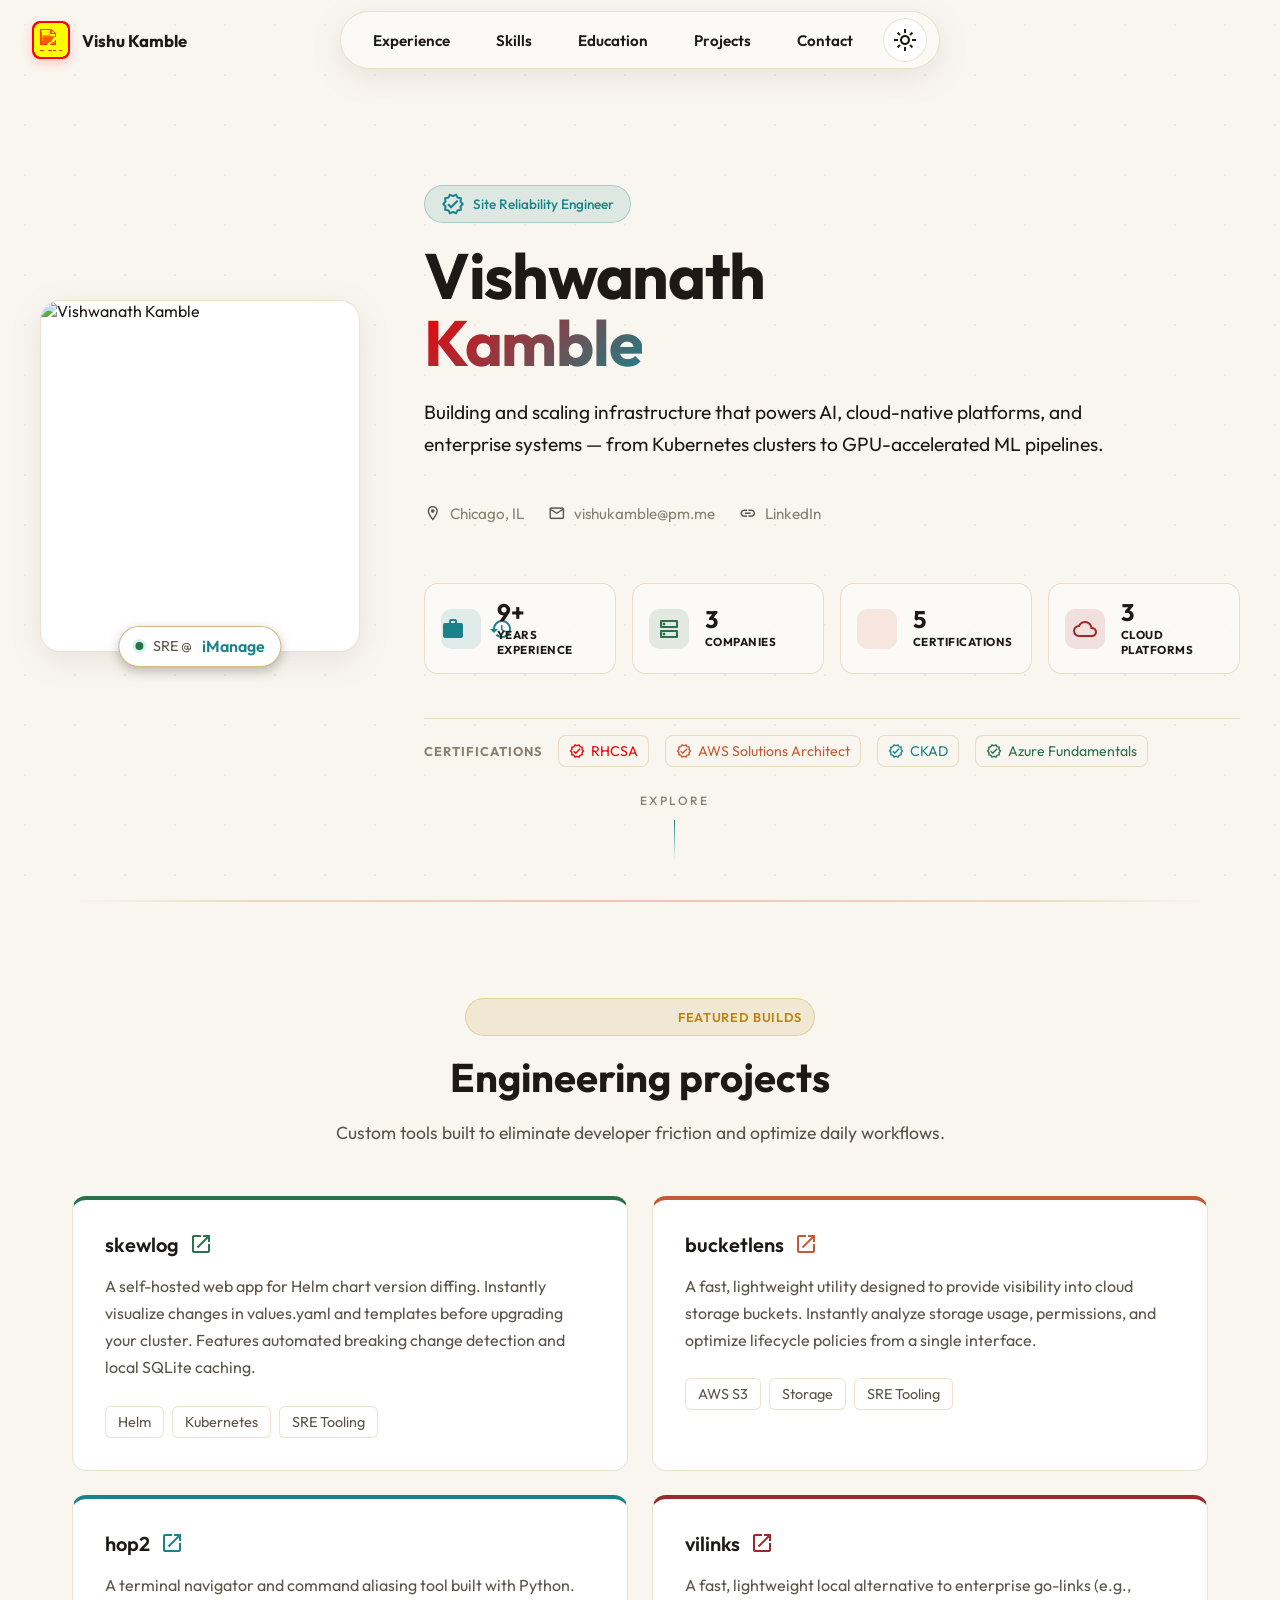
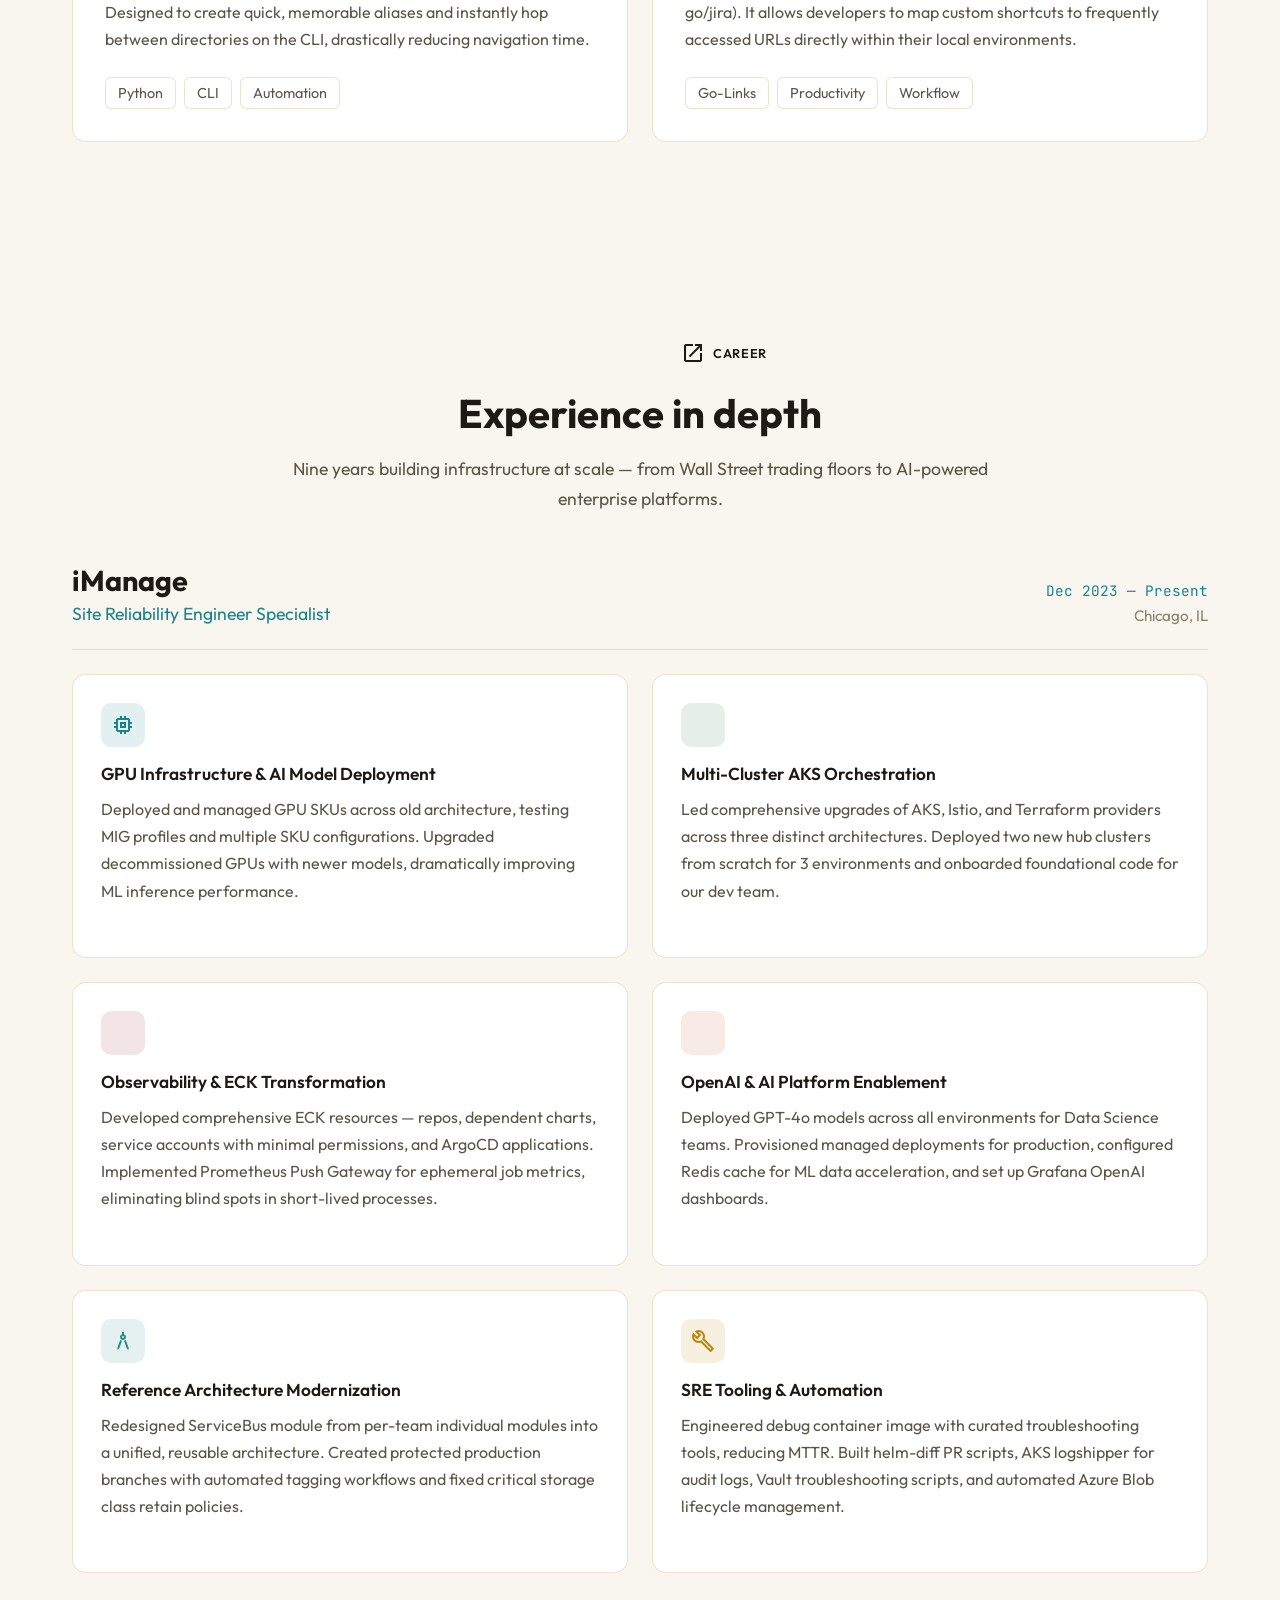
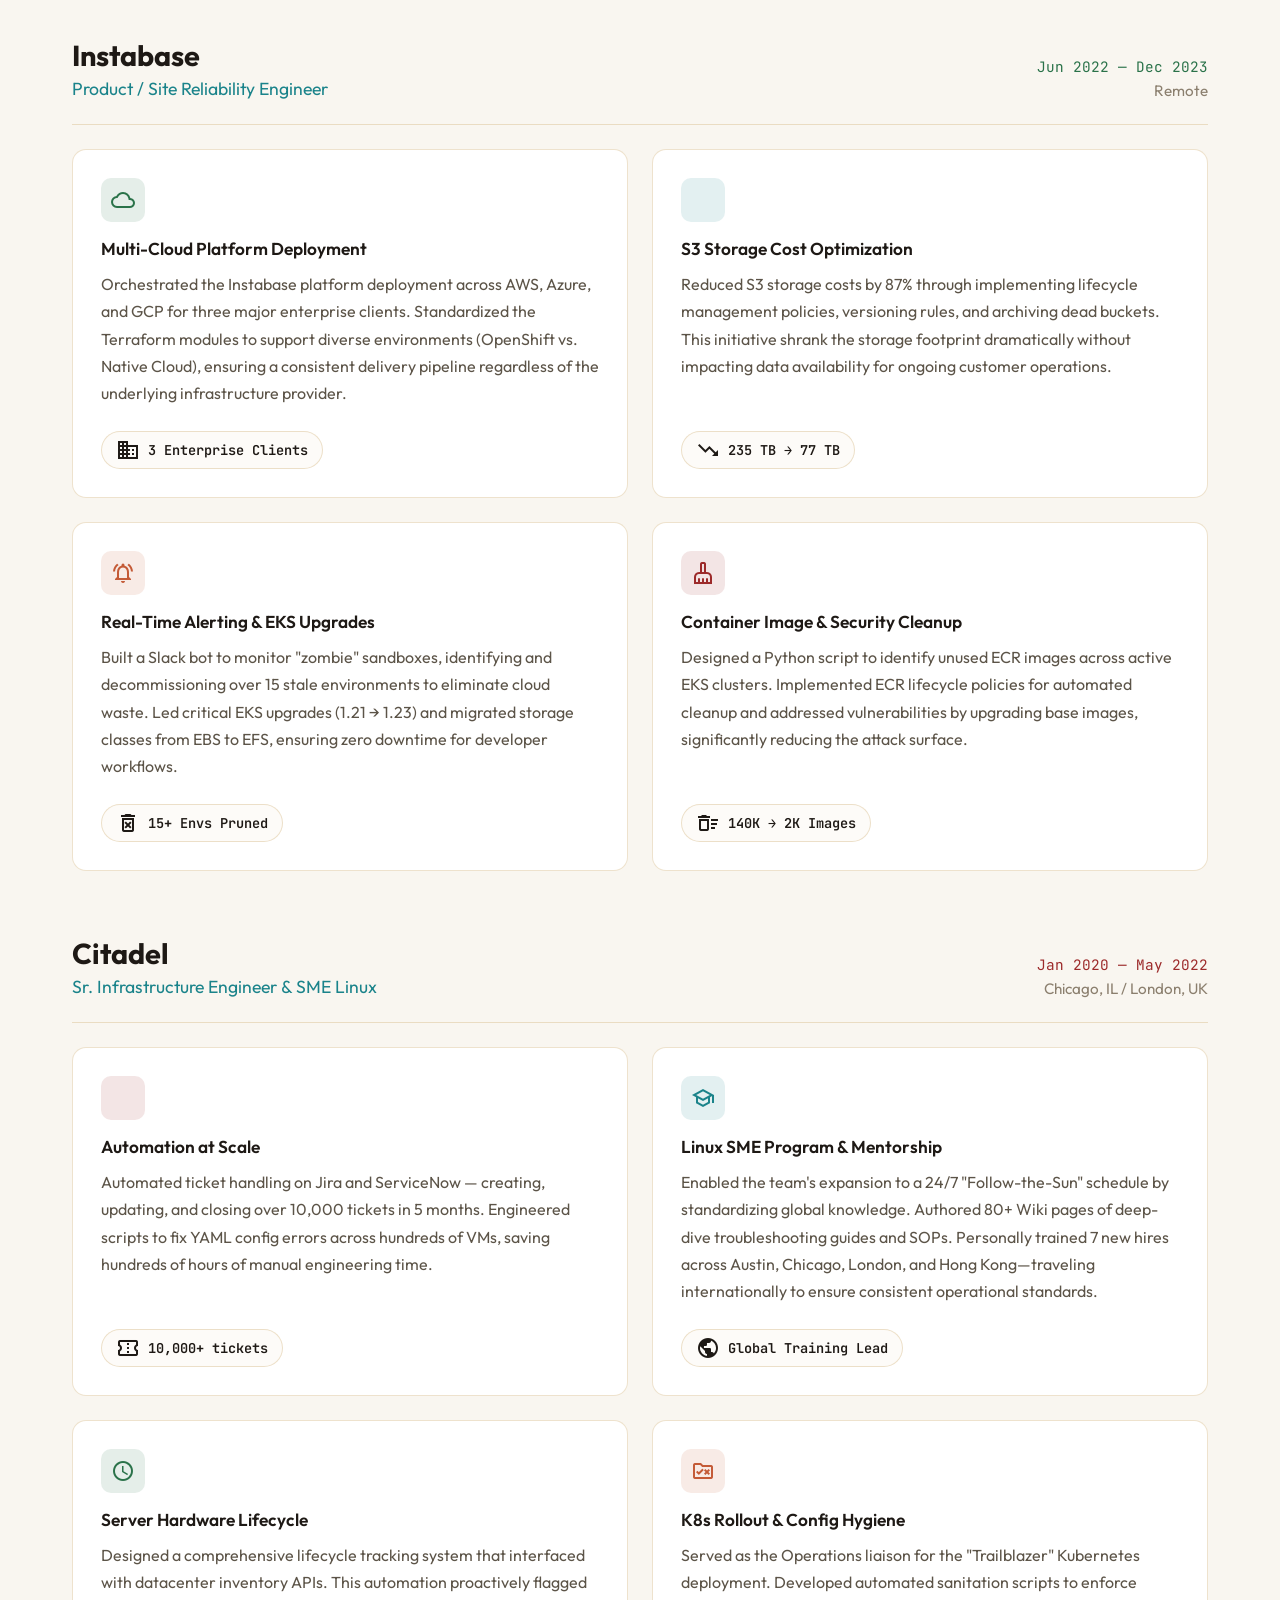
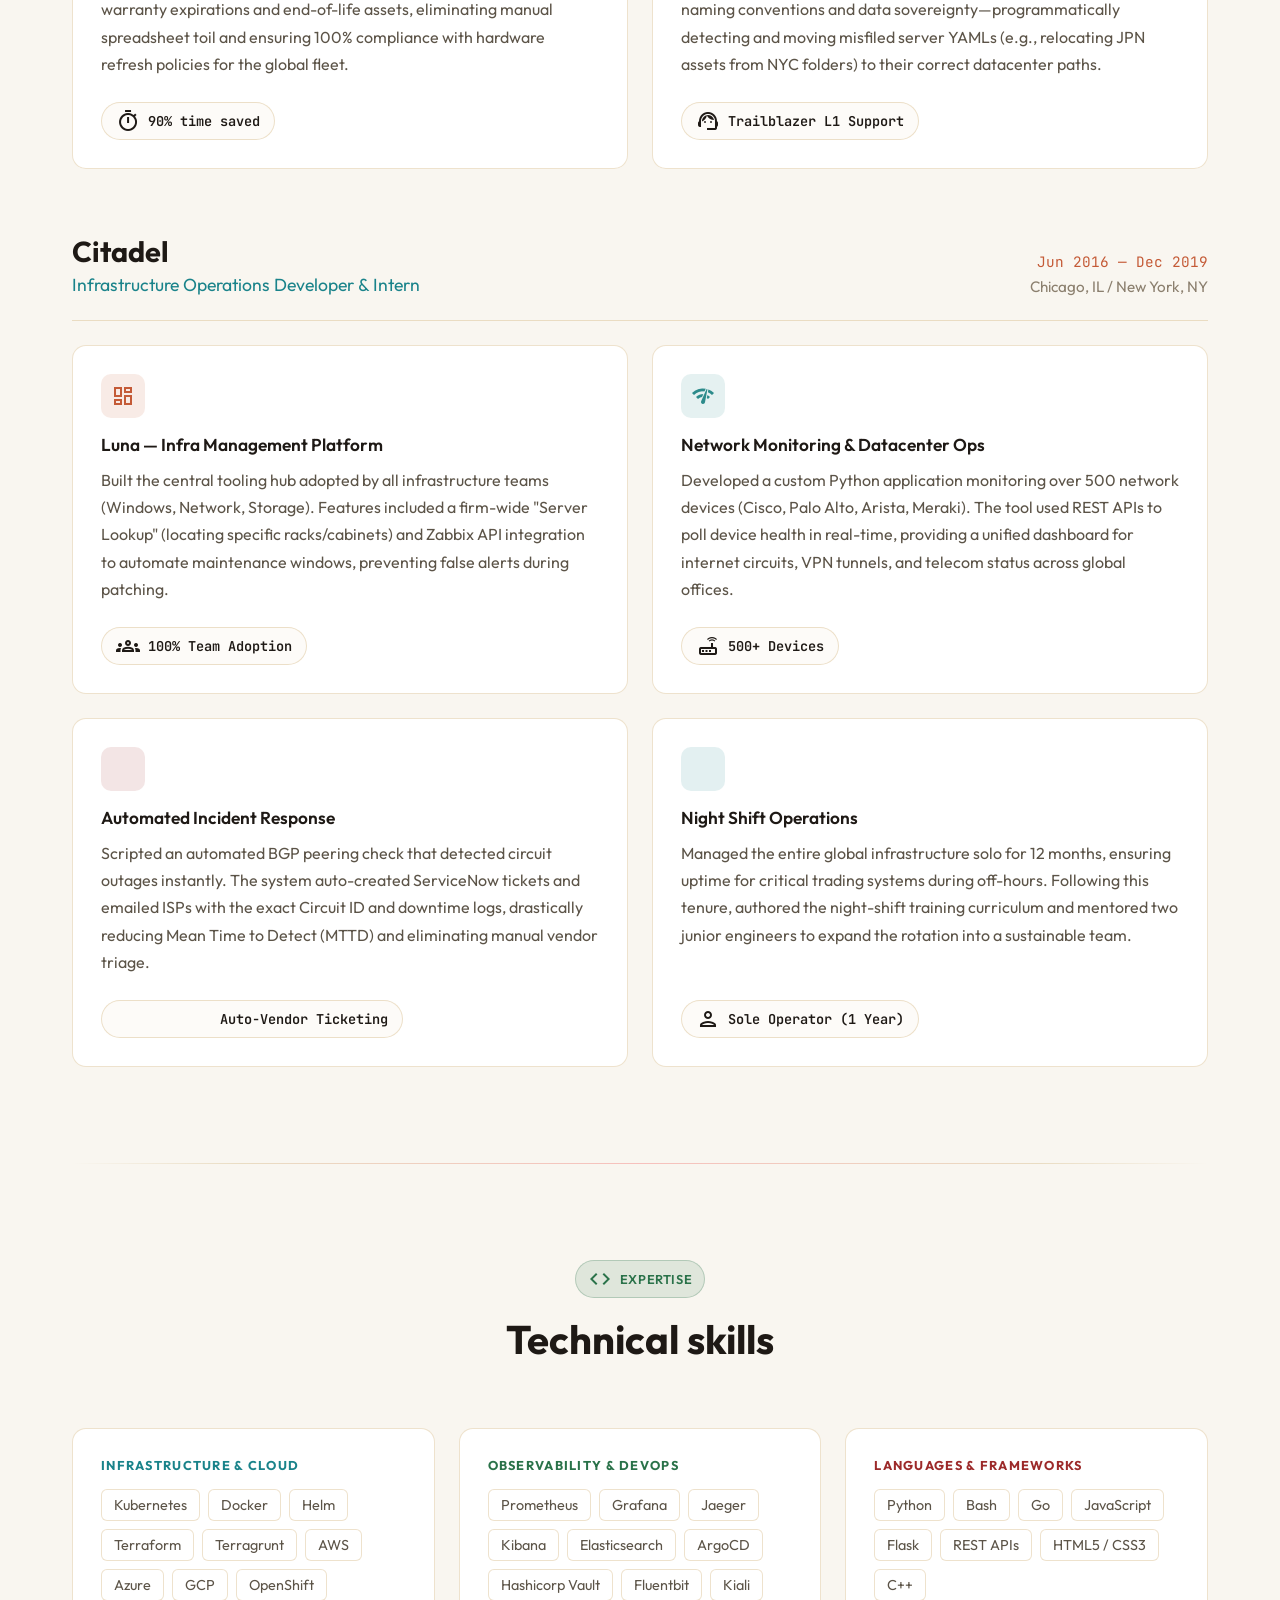
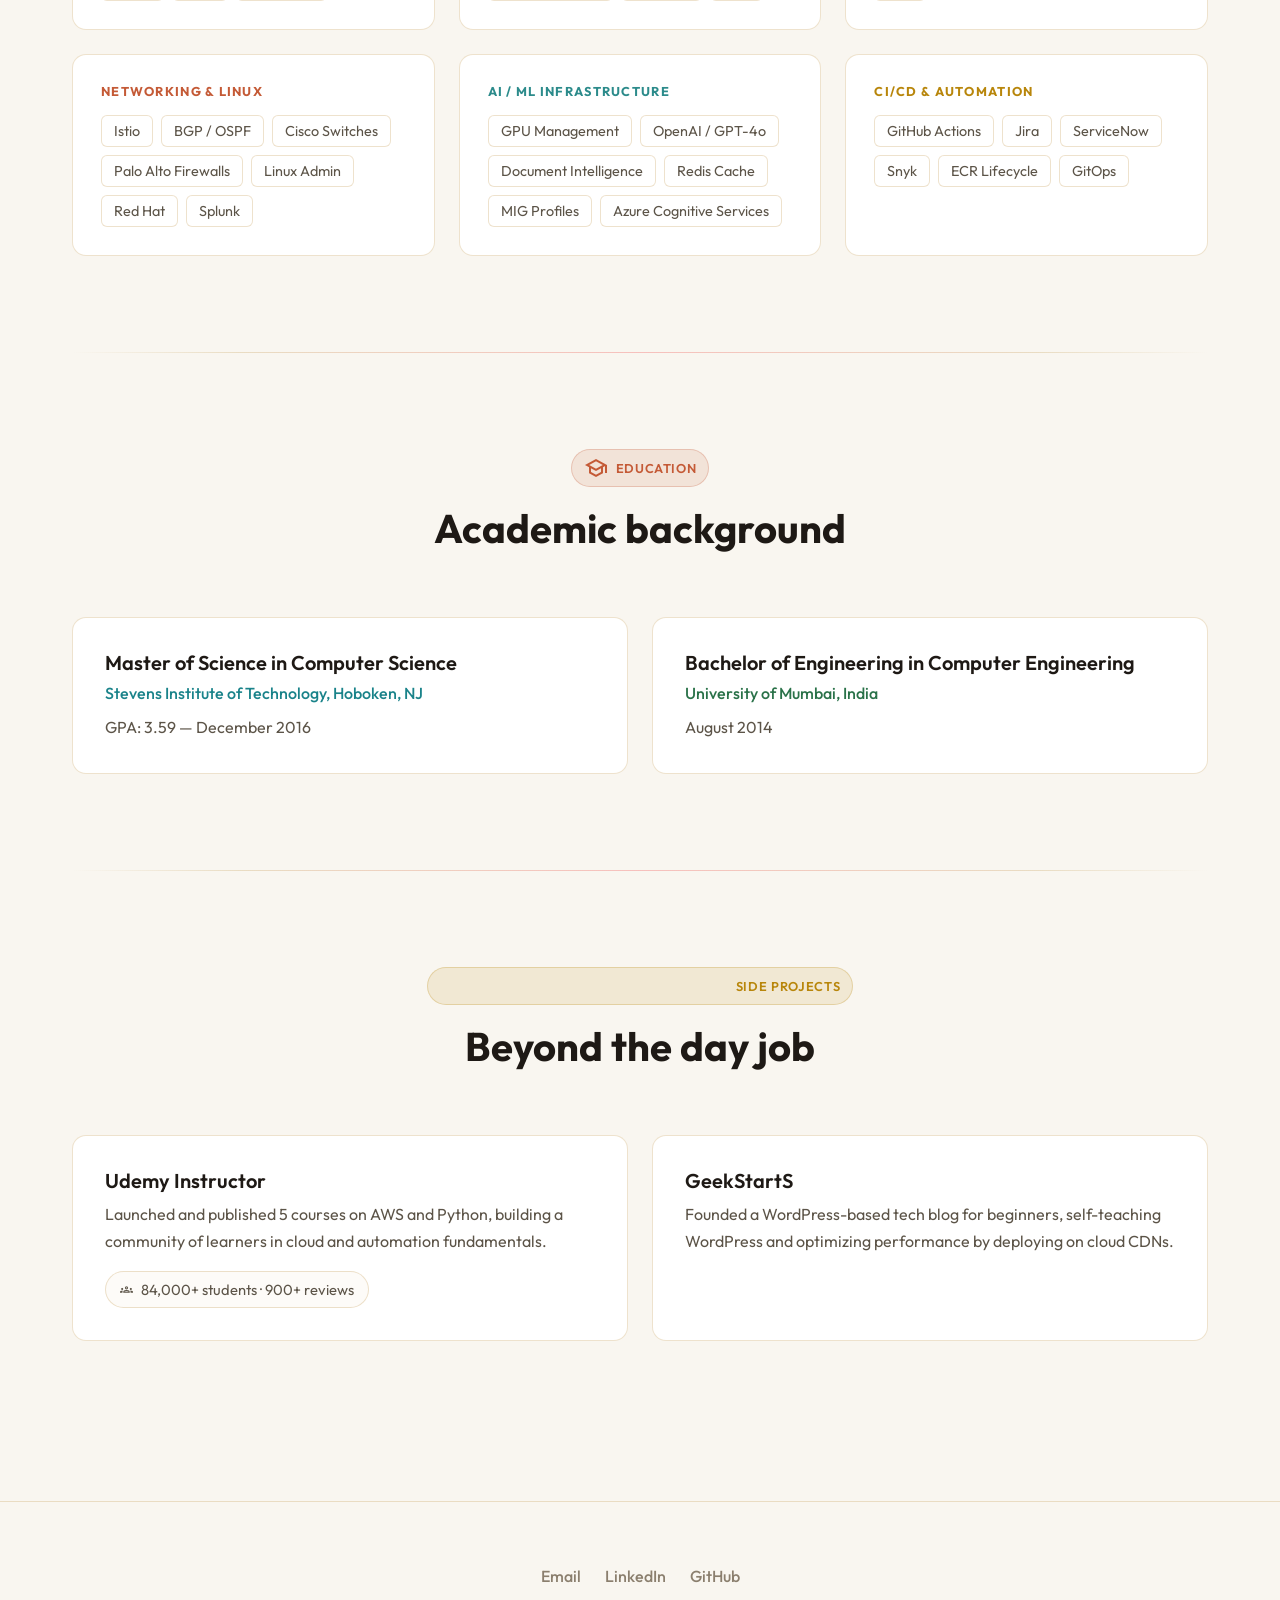
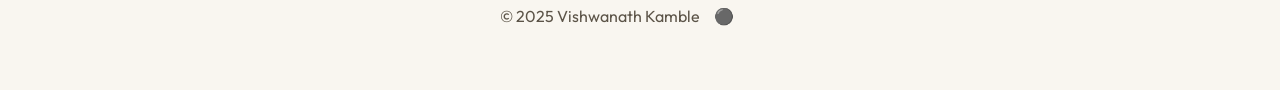
==== commit 9aa4c316: "adding bucketlens" ====
--- a/index.html
+++ b/index.html
@@ -175,46 +175,41 @@
     </div>
 
     <div class="projects-grid">
-        <div class="project-card hero-card" style="border-top: 4px solid var(--green);">
-            <div class="hero-card-split">
-                <div class="hero-card-info">
-                    <div class="project-card-header">
-                        <div class="project-name">skewlog</div>
-                        <a href="https://skewlog.com" target="_blank" rel="noopener noreferrer"
-                           class="project-link-icon">
-                            <span class="material-icons-outlined">open_in_new</span>
-                        </a>
-                    </div>
-                    <div class="project-desc" style="margin-bottom: 1.5rem;">
-                        A self-hosted web app for Helm chart version diffing. Instantly visualize changes in values.yaml
-                        and templates before upgrading your cluster. Features automated breaking change detection and
-                        local SQLite caching.
-                    </div>
-                    <div class="skill-tags">
-                        <span class="skill-tag">Helm</span>
-                        <span class="skill-tag">Kubernetes</span>
-                        <span class="skill-tag">SRE Tooling</span>
-                    </div>
-                </div>
-
-                <div class="hero-card-extra">
-                    <div class="roadmap-box">
-                        <div class="roadmap-header">
-                            <span class="material-icons-outlined">route</span> Active Development
-                        </div>
-                        <div class="roadmap-item">
-                            <div class="roadmap-dot active"></div>
-                            <span>Breaking changes parsing engine</span>
-                        </div>
-                        <div class="roadmap-item">
-                            <div class="roadmap-dot pending"></div>
-                            <span>Native CLI tool option</span>
-                        </div>
-                    </div>
-                </div>
-            </div>
-        </div>
-
+        <div class="project-card" style="border-top: 4px solid var(--green);">
+            <div class="project-card-header">
+                <div class="project-name">skewlog</div>
+                <a href="https://skewlog.com" target="_blank" rel="noopener noreferrer" class="project-link-icon">
+                    <span class="material-icons-outlined">open_in_new</span>
+                </a>
+            </div>
+            <div class="project-desc" style="margin-bottom: 1.5rem;">
+                A self-hosted web app for Helm chart version diffing. Instantly visualize changes in values.yaml
+                and templates before upgrading your cluster. Features automated breaking change detection and
+                local SQLite caching.
+            </div>
+            <div class="skill-tags">
+                <span class="skill-tag">Helm</span>
+                <span class="skill-tag">Kubernetes</span>
+                <span class="skill-tag">SRE Tooling</span>
+            </div>
+        </div>
+
+        <div class="project-card" style="border-top: 4px solid var(--orange);">
+            <div class="project-card-header">
+                <div class="project-name">bucketlens</div>
+                <a href="https://bucketlens.com" target="_blank" rel="noopener noreferrer" class="project-link-icon">
+                    <span class="material-icons-outlined">open_in_new</span>
+                </a>
+            </div>
+            <div class="project-desc" style="margin-bottom: 1.5rem;">
+                A fast, lightweight utility designed to provide visibility into cloud storage buckets. Instantly analyze storage usage, permissions, and optimize lifecycle policies from a single interface.
+            </div>
+            <div class="skill-tags">
+                <span class="skill-tag">AWS S3</span>
+                <span class="skill-tag">Storage</span>
+                <span class="skill-tag">SRE Tooling</span>
+            </div>
+        </div>
 
         <div class="project-card" style="border-top: 4px solid var(--blue);">
             <div class="project-card-header">
--- a/css/default.css
+++ b/css/default.css
@@ -755,6 +755,10 @@
     color: var(--purple);
 }
 
+.project-card[style*="var(--orange)"] .project-link-icon {
+    color: var(--orange);
+}
+
 .project-desc {
     font-size: 1rem;
     color: var(--text-secondary);
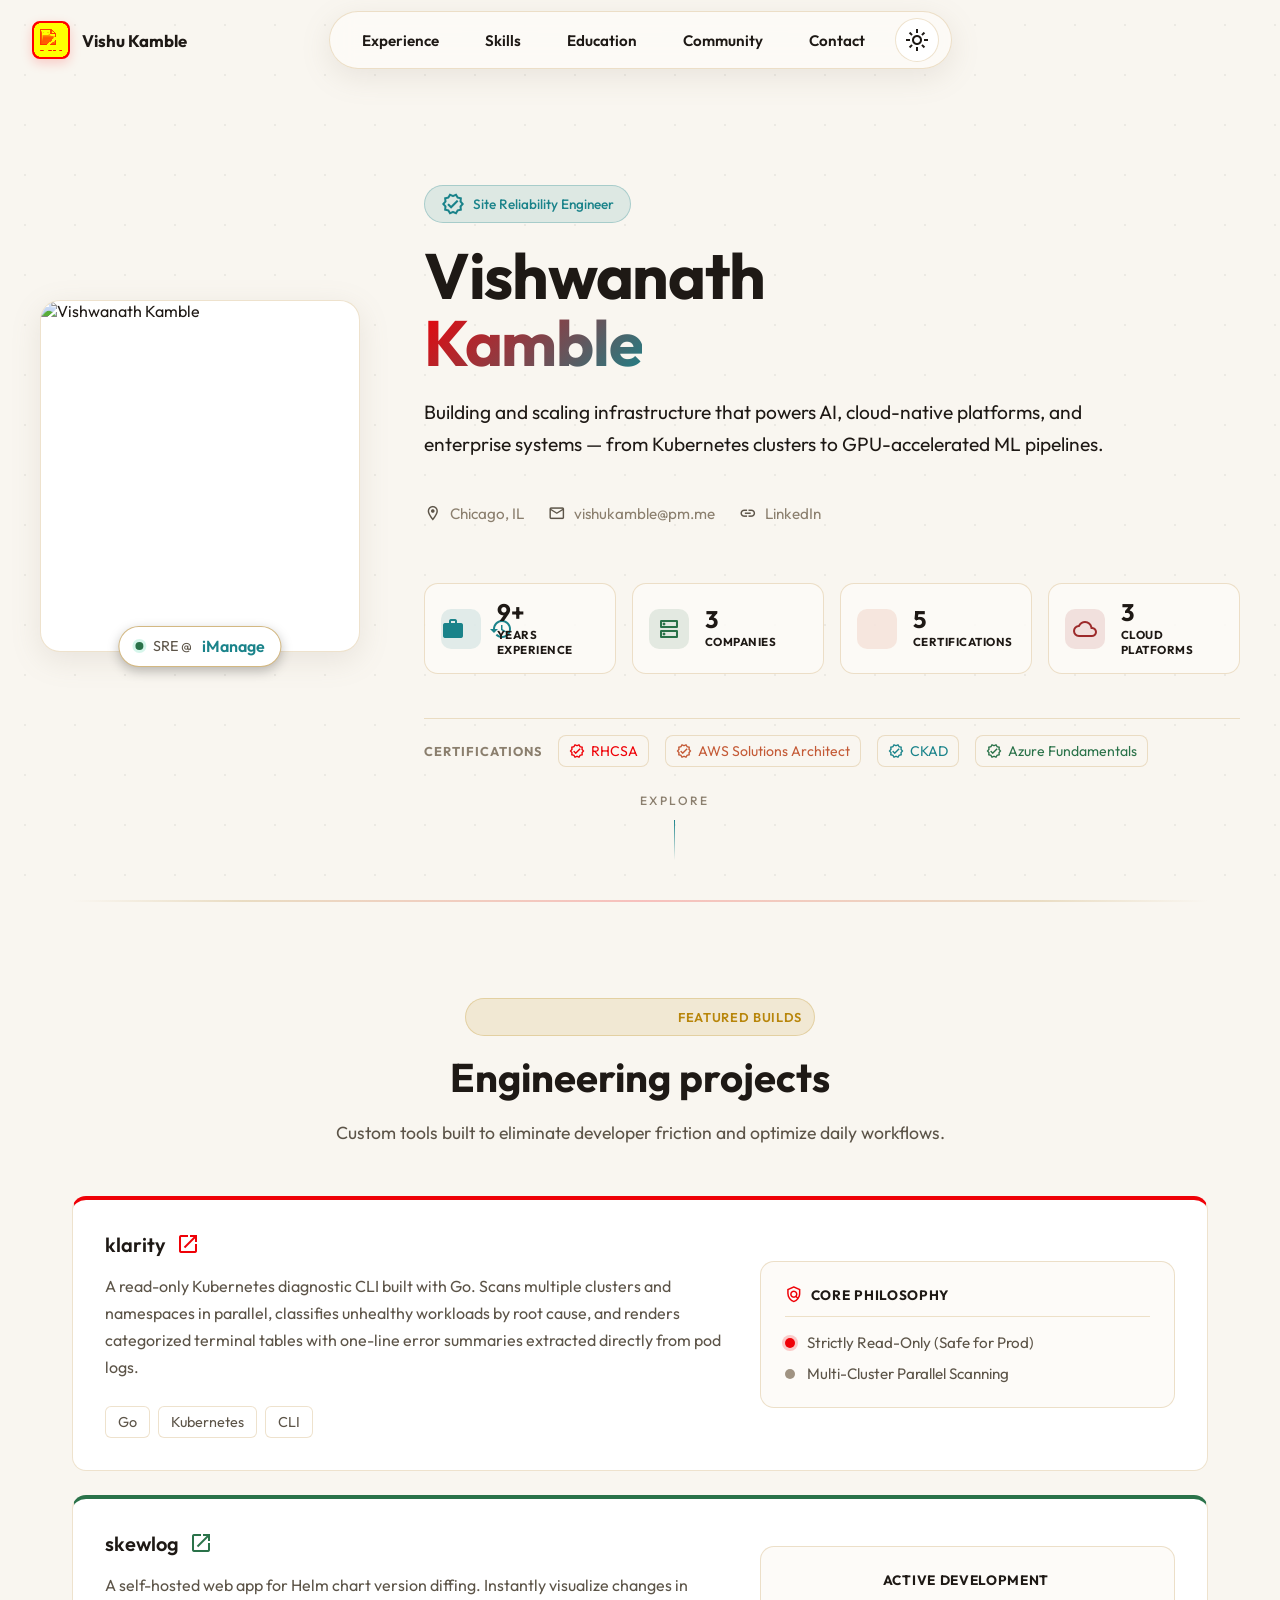
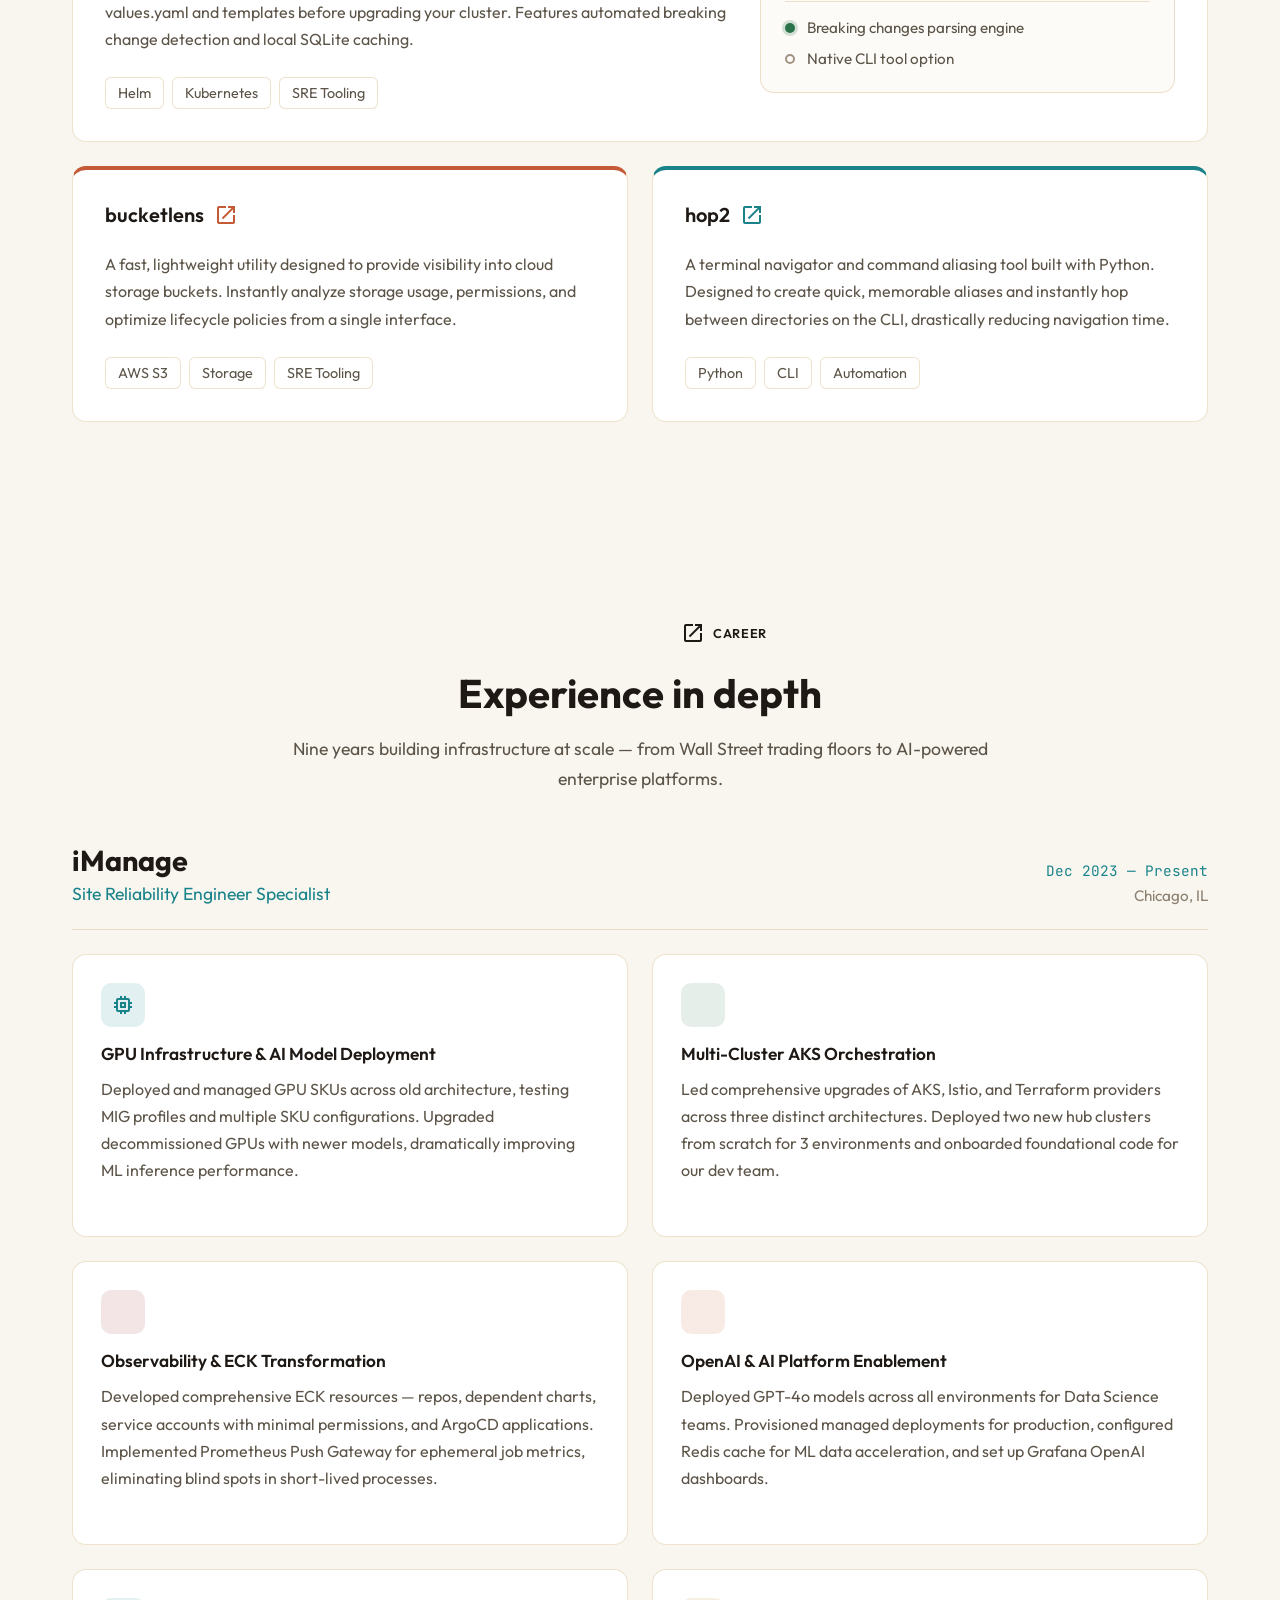
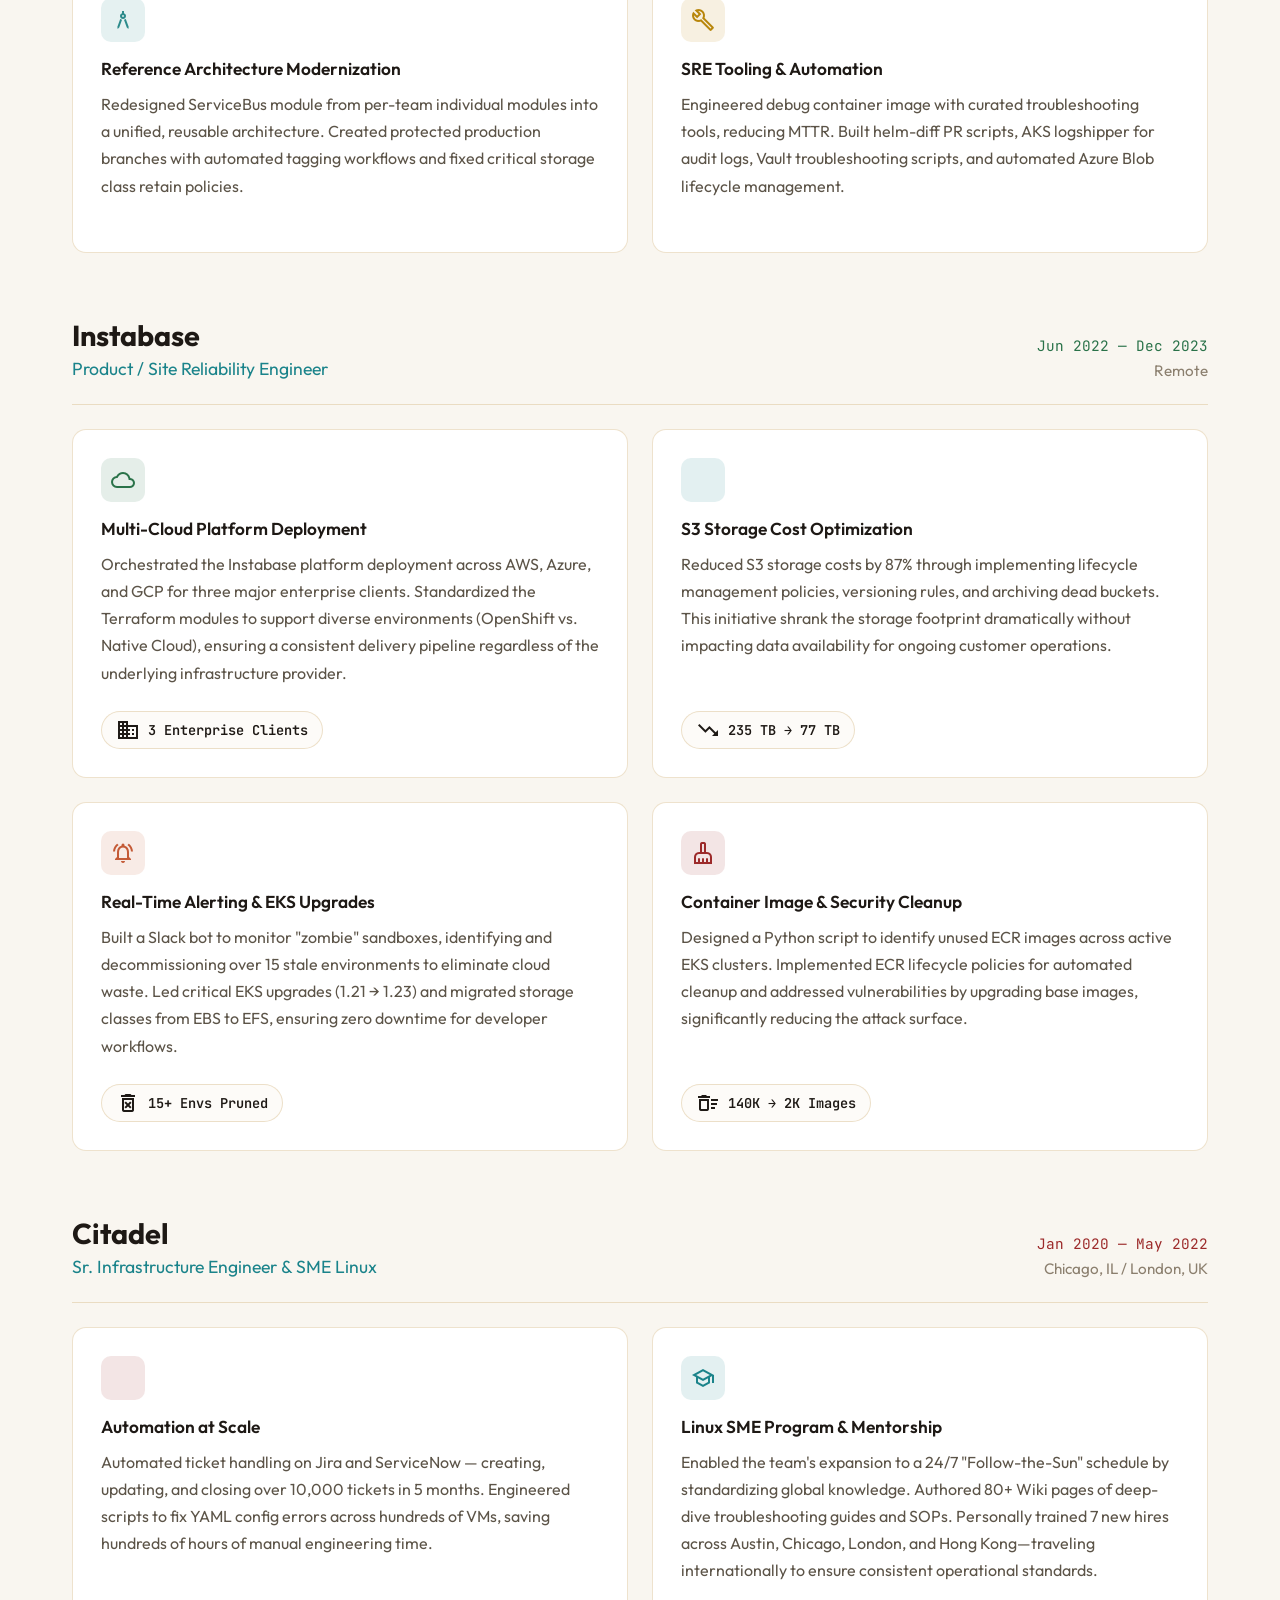
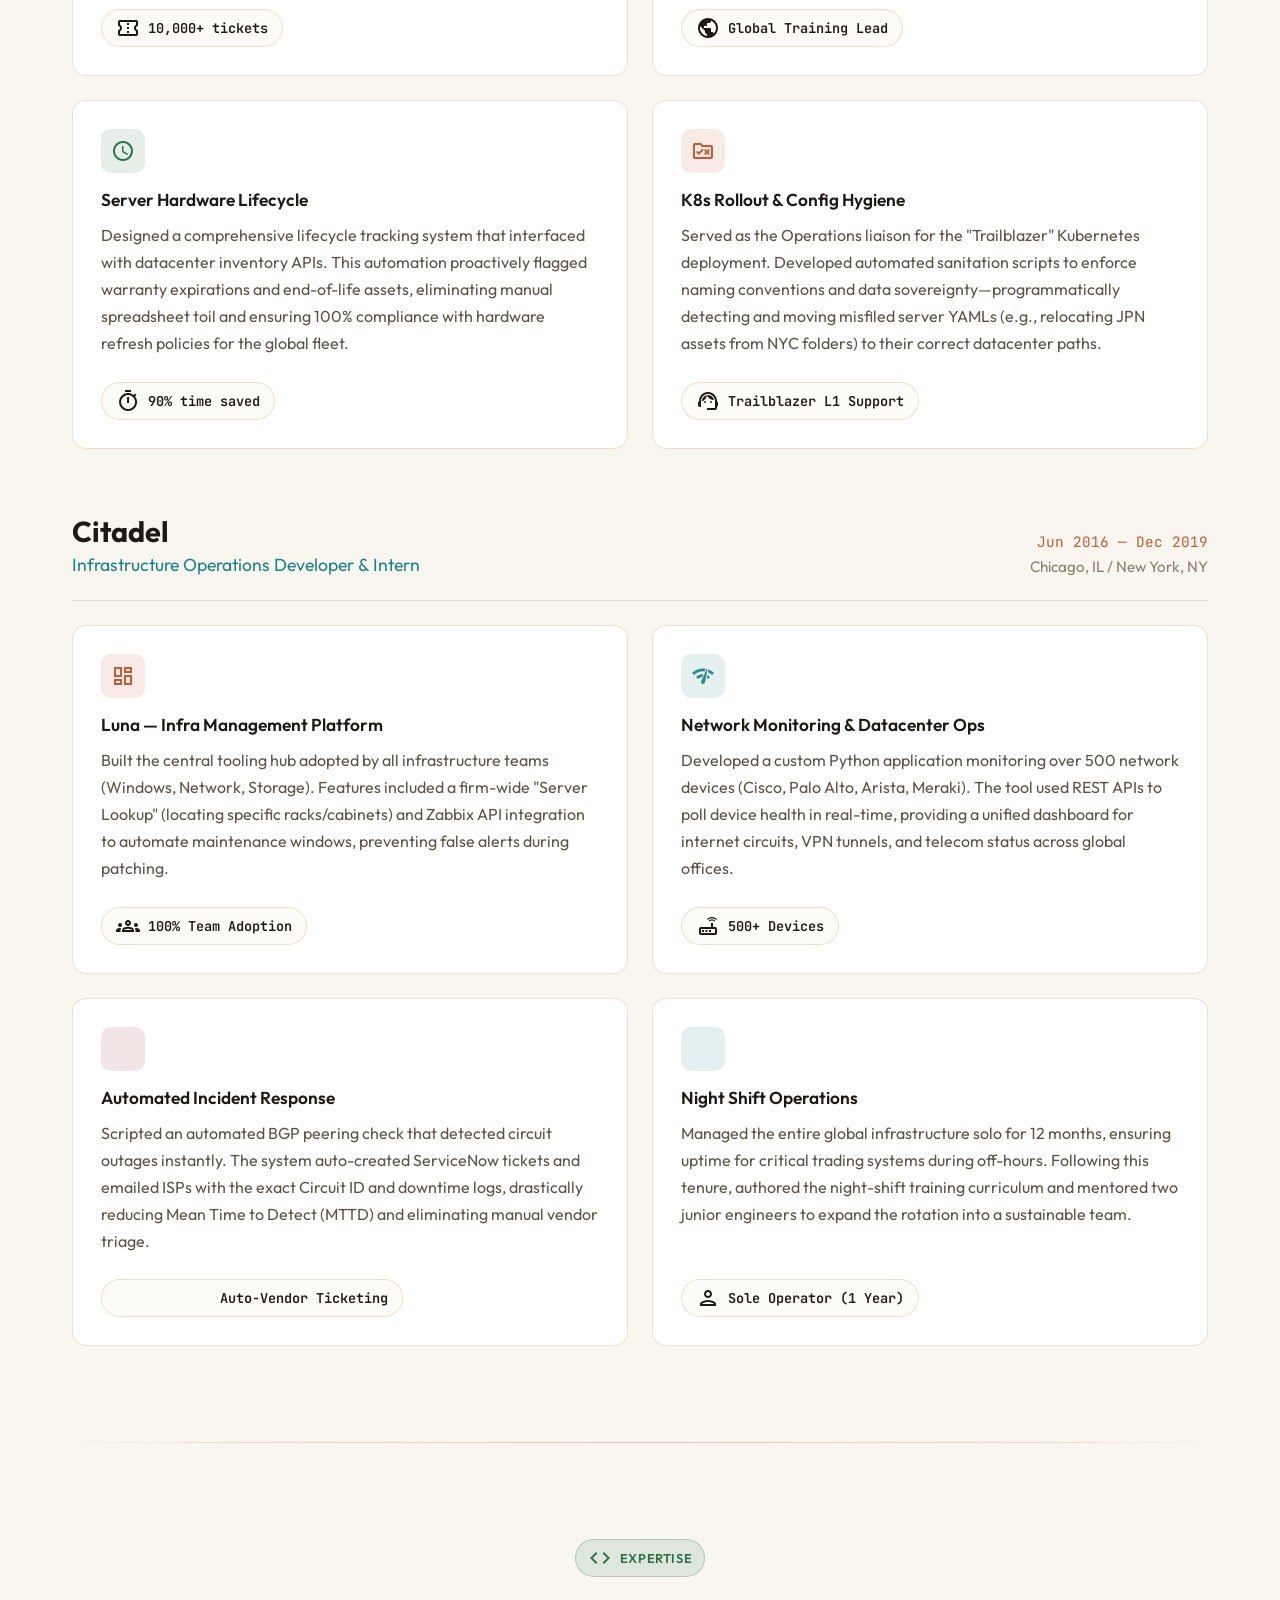
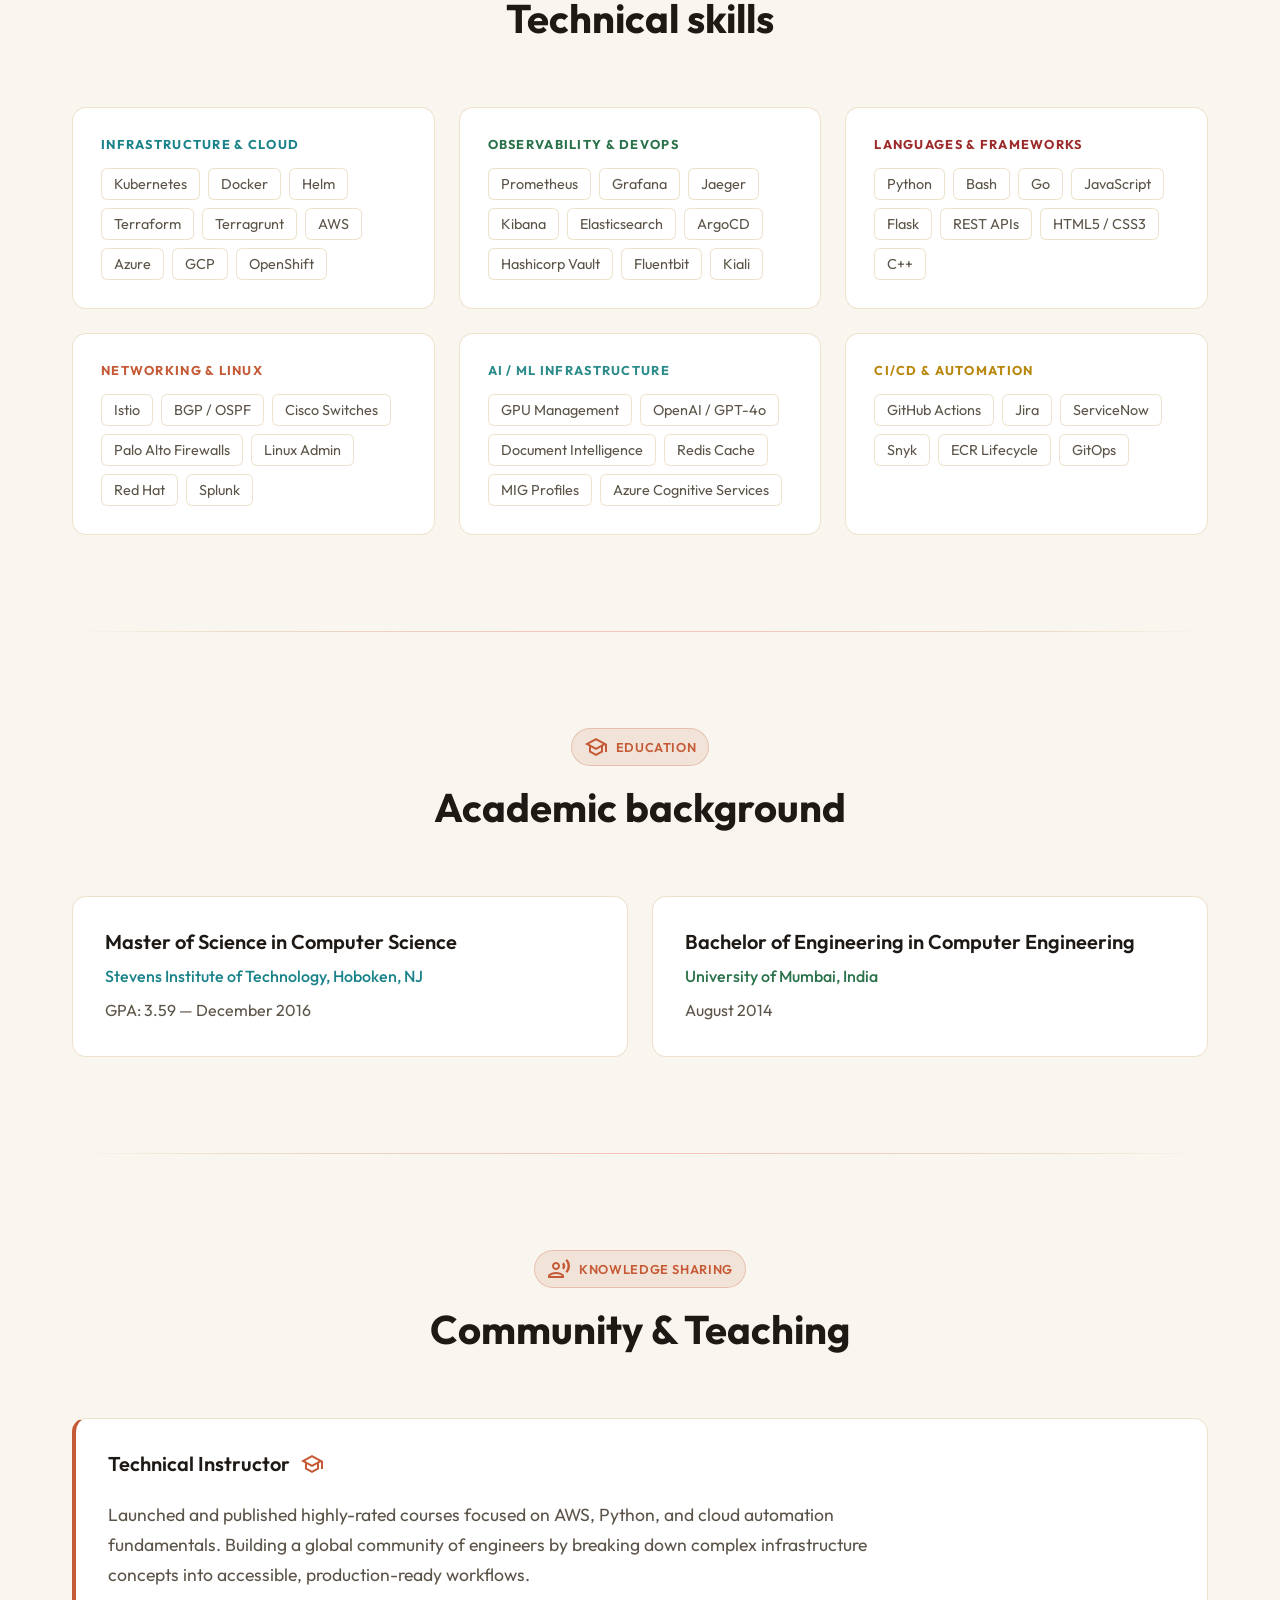
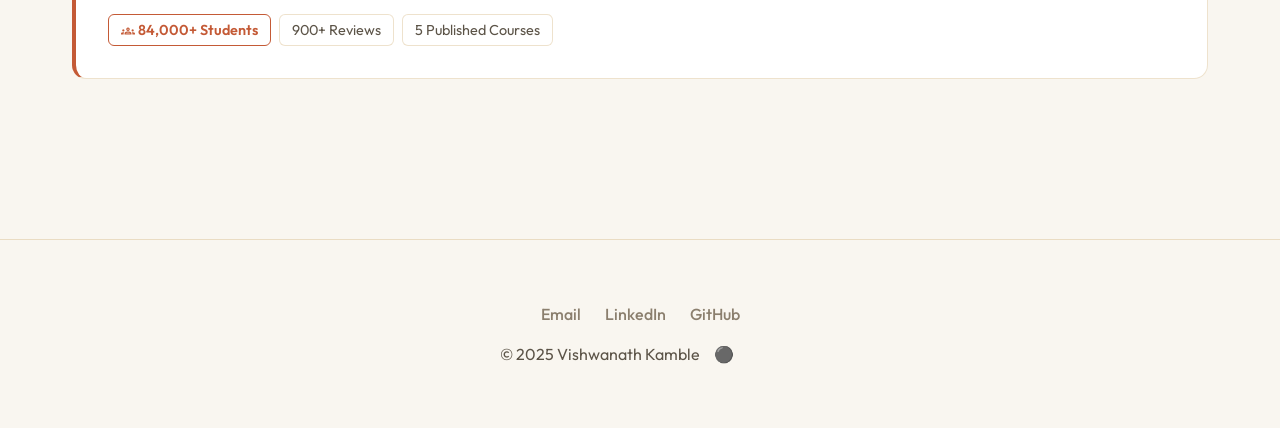
==== commit 97c6b1a5: "adding klarity" ====
--- a/index.html
+++ b/index.html
@@ -41,7 +41,7 @@
         <li><a href="#experience">Experience</a></li>
         <li><a href="#skills">Skills</a></li>
         <li><a href="#education">Education</a></li>
-        <li><a href="#projects">Projects</a></li>
+        <li><a href="#projects">Community</a></li>
         <li><a href="#contact">Contact</a></li>
         <li class="theme-toggle-wrapper">
             <button id="theme-toggle" class="theme-btn" aria-label="Toggle Theme">
@@ -175,29 +175,87 @@
     </div>
 
     <div class="projects-grid">
-        <div class="project-card" style="border-top: 4px solid var(--green);">
-            <div class="project-card-header">
-                <div class="project-name">skewlog</div>
-                <a href="https://skewlog.com" target="_blank" rel="noopener noreferrer" class="project-link-icon">
-                    <span class="material-icons-outlined">open_in_new</span>
-                </a>
-            </div>
-            <div class="project-desc" style="margin-bottom: 1.5rem;">
-                A self-hosted web app for Helm chart version diffing. Instantly visualize changes in values.yaml
-                and templates before upgrading your cluster. Features automated breaking change detection and
-                local SQLite caching.
-            </div>
-            <div class="skill-tags">
-                <span class="skill-tag">Helm</span>
-                <span class="skill-tag">Kubernetes</span>
-                <span class="skill-tag">SRE Tooling</span>
+        <div class="project-card hero-card" style="border-top: 4px solid var(--arsenal-red);">
+            <div class="hero-card-split">
+                <div class="hero-card-info">
+                    <div class="project-card-header">
+                        <div class="project-name">klarity</div>
+                        <a href="https://github.com/vishukamble/klarity" target="_blank" rel="noopener noreferrer"
+                           class="project-link-icon" style="color: var(--arsenal-red);">
+                            <span class="material-icons-outlined">open_in_new</span>
+                        </a>
+                    </div>
+                    <div class="project-desc" style="margin-bottom: 1.5rem;">
+                        A read-only Kubernetes diagnostic CLI built with Go. Scans multiple clusters and namespaces in parallel, classifies unhealthy workloads by root cause, and renders categorized terminal tables with one-line error summaries extracted directly from pod logs.
+                    </div>
+                    <div class="skill-tags">
+                        <span class="skill-tag">Go</span>
+                        <span class="skill-tag">Kubernetes</span>
+                        <span class="skill-tag">CLI</span>
+                    </div>
+                </div>
+
+                <div class="hero-card-extra">
+                    <div class="roadmap-box">
+                        <div class="roadmap-header">
+                            <span class="material-icons-outlined" style="color: var(--arsenal-red);">policy</span> Core Philosophy
+                        </div>
+                        <div class="roadmap-item">
+                            <div class="roadmap-dot active" style="background: var(--arsenal-red); box-shadow: 0 0 0 3px rgba(239, 1, 7, 0.2);"></div>
+                            <span>Strictly Read-Only (Safe for Prod)</span>
+                        </div>
+                        <div class="roadmap-item">
+                            <div class="roadmap-dot" style="background: var(--text-muted);"></div>
+                            <span>Multi-Cluster Parallel Scanning</span>
+                        </div>
+                    </div>
+                </div>
+            </div>
+        </div>
+
+        <div class="project-card hero-card" style="border-top: 4px solid var(--green);">
+            <div class="hero-card-split">
+                <div class="hero-card-info">
+                    <div class="project-card-header">
+                        <div class="project-name">skewlog</div>
+                        <a href="https://skewlog.com" target="_blank" rel="noopener noreferrer" class="project-link-icon" style="color: var(--green);">
+                            <span class="material-icons-outlined">open_in_new</span>
+                        </a>
+                    </div>
+                    <div class="project-desc" style="margin-bottom: 1.5rem;">
+                        A self-hosted web app for Helm chart version diffing. Instantly visualize changes in values.yaml
+                        and templates before upgrading your cluster. Features automated breaking change detection and
+                        local SQLite caching.
+                    </div>
+                    <div class="skill-tags">
+                        <span class="skill-tag">Helm</span>
+                        <span class="skill-tag">Kubernetes</span>
+                        <span class="skill-tag">SRE Tooling</span>
+                    </div>
+                </div>
+
+                <div class="hero-card-extra">
+                    <div class="roadmap-box">
+                        <div class="roadmap-header">
+                            <span class="material-icons-outlined" style="color: var(--green);">route</span> Active Development
+                        </div>
+                        <div class="roadmap-item">
+                            <div class="roadmap-dot active" style="background: var(--green); box-shadow: 0 0 0 3px rgba(42, 114, 73, 0.2);"></div>
+                            <span>Breaking changes parsing engine</span>
+                        </div>
+                        <div class="roadmap-item">
+                            <div class="roadmap-dot pending"></div>
+                            <span>Native CLI tool option</span>
+                        </div>
+                    </div>
+                </div>
             </div>
         </div>
 
         <div class="project-card" style="border-top: 4px solid var(--orange);">
             <div class="project-card-header">
                 <div class="project-name">bucketlens</div>
-                <a href="https://bucketlens.com" target="_blank" rel="noopener noreferrer" class="project-link-icon">
+                <a href="https://bucketlens.com" target="_blank" rel="noopener noreferrer" class="project-link-icon" style="color: var(--orange);">
                     <span class="material-icons-outlined">open_in_new</span>
                 </a>
             </div>
@@ -214,7 +272,7 @@
         <div class="project-card" style="border-top: 4px solid var(--blue);">
             <div class="project-card-header">
                 <div class="project-name">hop2</div>
-                <a href="https://hop2.tech" target="_blank" rel="noopener noreferrer" class="project-link-icon">
+                <a href="https://hop2.tech" target="_blank" rel="noopener noreferrer" class="project-link-icon" style="color: var(--blue);">
                     <span class="material-icons-outlined">open_in_new</span>
                 </a>
             </div>
@@ -226,24 +284,6 @@
                 <span class="skill-tag">Python</span>
                 <span class="skill-tag">CLI</span>
                 <span class="skill-tag">Automation</span>
-            </div>
-        </div>
-
-        <div class="project-card" style="border-top: 4px solid var(--purple);">
-            <div class="project-card-header">
-                <div class="project-name">vilinks</div>
-                <a href="https://vilinks.org" target="_blank" rel="noopener noreferrer" class="project-link-icon">
-                    <span class="material-icons-outlined">open_in_new</span>
-                </a>
-            </div>
-            <div class="project-desc" style="margin-bottom: 1.5rem;">
-                A fast, lightweight local alternative to enterprise go-links (e.g., go/jira). It allows developers to
-                map custom shortcuts to frequently accessed URLs directly within their local environments.
-            </div>
-            <div class="skill-tags">
-                <span class="skill-tag">Go-Links</span>
-                <span class="skill-tag">Productivity</span>
-                <span class="skill-tag">Workflow</span>
             </div>
         </div>
     </div>
@@ -595,27 +635,32 @@
 <div class="divider">
     <div class="divider-line"></div>
 </div>
-
-<section class="section" id="projects">
+<section class="section" id="community">
     <div class="section-head">
-        <div class="section-badge pink-badge"><span class="material-icons-outlined">auto_awesome</span> Side Projects
-        </div>
-        <h2 class="section-title">Beyond the day job</h2>
-    </div>
-    <div class="projects-grid">
-        <div class="project-card">
-            <div class="project-name">Udemy Instructor</div>
-            <div class="project-desc">Launched and published 5 courses on AWS and Python, building a community of
-                learners in cloud and automation fundamentals.
-            </div>
-            <div class="project-stat"><span class="material-icons-outlined" style="font-size:13px">groups</span> 84,000+
-                students · 900+ reviews
-            </div>
-        </div>
-        <div class="project-card">
-            <div class="project-name">GeekStartS</div>
-            <div class="project-desc">Founded a WordPress-based tech blog for beginners, self-teaching WordPress and
-                optimizing performance by deploying on cloud CDNs.
+        <div class="section-badge orange-badge">
+            <span class="material-icons-outlined">record_voice_over</span> Knowledge Sharing
+        </div>
+        <h2 class="section-title">Community & Teaching</h2>
+    </div>
+
+    <div class="projects-grid" style="grid-template-columns: 1fr;">
+        <div class="project-card" style="border-left: 4px solid var(--orange);">
+            <div class="project-card-header">
+                <div class="project-name">Technical Instructor</div>
+                <a href="https://www.udemy.com/user/vishukamble/" target="_blank" rel="noopener noreferrer" class="project-link-icon" style="color: var(--orange);">
+                    <span class="material-icons-outlined">school</span>
+                </a>
+            </div>
+            <div class="project-desc" style="font-size: 1.1rem; max-width: 800px;">
+                Launched and published highly-rated courses focused on AWS, Python, and cloud automation fundamentals. Building a global community of engineers by breaking down complex infrastructure concepts into accessible, production-ready workflows.
+            </div>
+            <div class="skill-tags" style="margin-top: 1.5rem;">
+                <span class="skill-tag" style="color: var(--orange); border-color: var(--orange); font-weight: 600;">
+                    <span class="material-icons-outlined" style="font-size: 14px; vertical-align: middle;">groups</span>
+                    84,000+ Students
+                </span>
+                <span class="skill-tag">900+ Reviews</span>
+                <span class="skill-tag">5 Published Courses</span>
             </div>
         </div>
     </div>
--- a/css/default.css
+++ b/css/default.css
@@ -73,9 +73,7 @@
 /* =========================================================
    RESET + BASE
 ========================================================= */
-*,
-*::before,
-*::after {
+*, *::before, *::after {
     margin: 0;
     padding: 0;
     box-sizing: border-box;
@@ -94,7 +92,6 @@
     min-height: 100vh;
     overflow-x: hidden;
     transition: background-color 0.4s ease, color 0.4s ease;
-
     background-image: radial-gradient(rgba(255, 255, 255, 0.12) 1.2px, transparent 1.2px);
     background-size: 50px 50px;
     background-attachment: fixed;
@@ -104,894 +101,237 @@
     background-image: radial-gradient(rgba(30, 25, 21, 0.06) 1.2px, transparent 1.2px);
 }
 
-a {
-    text-decoration: none;
-    color: inherit;
-}
-
-ul {
-    list-style: none;
-}
-
-img {
-    max-width: 100%;
-    display: block;
-}
-
-::selection {
-    background: rgba(56, 189, 248, 0.2);
-    color: var(--blue);
-}
-
-/* =========================================================
-   OPTIONAL SPOTLIGHT
-========================================================= */
+a { text-decoration: none; color: inherit; }
+ul { list-style: none; }
+img { max-width: 100%; display: block; }
+::selection { background: rgba(56, 189, 248, 0.2); color: var(--blue); }
+
+/* Spotlight Effect */
 .spotlight {
-    position: fixed;
-    inset: 0;
-    width: 100vw;
-    height: 100vh;
-    background: radial-gradient(
-        circle at var(--x, 50%) var(--y, 50%),
-        var(--accent-glow) 0%,
-        transparent 40%
-    );
-    pointer-events: none;
-    z-index: 1;
+    position: fixed; inset: 0; width: 100vw; height: 100vh;
+    background: radial-gradient(circle at var(--x, 50%) var(--y, 50%), var(--accent-glow) 0%, transparent 40%);
+    pointer-events: none; z-index: 1;
 }
 
 /* =========================================================
    NAVIGATION
 ========================================================= */
 nav {
-    position: fixed;
-    top: 0;
-    left: 0;
-    right: 0;
-    z-index: 1000;
-    height: 80px;
-    padding: 0 2rem;
-
-    display: grid;
-    grid-template-columns: 1fr auto 1fr;
-    align-items: center;
-
+    position: fixed; top: 0; left: 0; right: 0; z-index: 1000;
+    height: 80px; padding: 0 2rem;
+    display: grid; grid-template-columns: 1fr auto 1fr; align-items: center;
     background: transparent;
 }
 
 .nav-brand {
-    display: flex;
-    align-items: center;
-    gap: 12px;
-    width: fit-content;
-    font-weight: 700;
-    font-size: 1.05rem;
-    color: var(--text-primary);
+    display: flex; align-items: center; gap: 12px; width: fit-content;
+    font-weight: 700; font-size: 1.05rem; color: var(--text-primary);
     transition: var(--transition);
 }
 
 .nav-brand-logo {
-    width: 38px;
-    height: 38px;
-    object-fit: contain;
-    background: #ffffff;
-    border: 2px solid var(--arsenal-red);
-    border-radius: 8px;
-    padding: 6px;
-    box-shadow: 0 4px 12px rgba(239, 1, 7, 0.18);
-    transition: var(--transition);
+    width: 38px; height: 38px; object-fit: contain;
+    background: #ffffff; border: 2px solid var(--arsenal-red); border-radius: 8px; padding: 6px;
+    box-shadow: 0 4px 12px rgba(239, 1, 7, 0.18); transition: var(--transition);
     filter: invert(13%) sepia(97%) saturate(5833%) brightness(95%) contrast(116%);
 }
 
-[data-theme="dark"] .nav-brand-logo {
-    background: #ffffff;
-    box-shadow: 0 4px 14px rgba(239, 1, 7, 0.22);
-}
-
-.nav-brand:hover .nav-brand-logo {
-    transform: rotate(-5deg) scale(1.08);
-    box-shadow: 0 0 15px rgba(239, 1, 7, 0.35);
-}
+[data-theme="dark"] .nav-brand-logo { box-shadow: 0 4px 14px rgba(239, 1, 7, 0.22); }
+.nav-brand:hover .nav-brand-logo { transform: rotate(-5deg) scale(1.08); box-shadow: 0 0 15px rgba(239, 1, 7, 0.35); }
 
 .nav-links {
-    display: flex;
-    align-items: center;
-    gap: 6px;
-    padding: 6px 12px;
-    border-radius: 999px;
-    background: var(--bg-surface);
-    backdrop-filter: blur(12px);
-    border: 1px solid var(--border);
-    box-shadow: var(--shadow);
-}
-
-.nav-links li {
-    display: flex;
-    align-items: center;
-}
-
-.nav-links a {
-    color: var(--text-primary);
-    font-size: 0.95rem;
-    font-weight: 600;
-    padding: 10px 20px;
-    border-radius: 50px;
-    transition: all 0.2s ease;
-}
-
-.nav-links a:hover {
-    color: var(--blue);
-    background: rgba(0, 0, 0, 0.04);
-    transform: translateY(-1px);
-}
-
-[data-theme="dark"] .nav-links a:hover {
-    background: rgba(255, 255, 255, 0.05);
-}
-
-.theme-toggle-wrapper {
-    margin-left: 4px;
-}
-
-/* =========================================================
-   THEME TOGGLE
-========================================================= */
+    display: flex; align-items: center; gap: 6px; padding: 6px 12px; border-radius: 999px;
+    background: var(--bg-surface); backdrop-filter: blur(12px); border: 1px solid var(--border); box-shadow: var(--shadow);
+}
+
+.nav-links li { display: flex; align-items: center; }
+.nav-links a { color: var(--text-primary); font-size: 0.95rem; font-weight: 600; padding: 10px 20px; border-radius: 50px; transition: all 0.2s ease; }
+.nav-links a:hover { color: var(--blue); background: rgba(0, 0, 0, 0.04); transform: translateY(-1px); }
+[data-theme="dark"] .nav-links a:hover { background: rgba(255, 255, 255, 0.05); }
+
+/* Theme Toggle */
+.theme-toggle-wrapper { margin-left: 4px; }
 .theme-btn {
-    position: relative;
-    width: 44px;
-    height: 44px;
-    border-radius: 50%;
-    background: var(--bg-card);
-    border: 1px solid var(--border);
-    cursor: pointer;
-    overflow: hidden;
-
-    display: flex;
-    align-items: center;
-    justify-content: center;
-
-    transition: var(--transition);
-    color: var(--text-primary);
+    position: relative; width: 44px; height: 44px; border-radius: 50%;
+    background: var(--bg-card); border: 1px solid var(--border); cursor: pointer; overflow: hidden;
+    display: flex; align-items: center; justify-content: center; transition: var(--transition); color: var(--text-primary);
 }
 
 .toggle-rim {
-    position: absolute;
-    inset: 0;
-    border-radius: 50%;
-    padding: 2px;
+    position: absolute; inset: 0; border-radius: 50%; padding: 2px;
     background: linear-gradient(135deg, #B8860B, #FFD700);
     -webkit-mask: linear-gradient(#fff 0 0) content-box, linear-gradient(#fff 0 0);
     mask: linear-gradient(#fff 0 0) content-box, linear-gradient(#fff 0 0);
-    -webkit-mask-composite: xor;
-    mask-composite: exclude;
-    opacity: 0;
-    transition: 0.3s;
-}
-
-.theme-btn:hover .toggle-rim,
-.theme-btn:active .toggle-rim {
-    opacity: 1;
-}
-
-.theme-btn:hover {
-    transform: scale(1.08);
-    border-color: var(--pink);
-}
-
-[data-theme="light"] .dark-icon {
-    display: none;
-}
-
-[data-theme="dark"] .light-icon {
-    display: none;
-}
-
-[data-theme="dark"] .theme-btn {
-    background: #1A1A1A;
-    color: #FFD700;
-}
-
-/* =========================================================
-   HERO
+    -webkit-mask-composite: xor; mask-composite: exclude;
+    opacity: 0; transition: 0.3s;
+}
+
+.theme-btn:hover .toggle-rim, .theme-btn:active .toggle-rim { opacity: 1; }
+.theme-btn:hover { transform: scale(1.08); border-color: var(--pink); }
+
+[data-theme="light"] .dark-icon, [data-theme="dark"] .light-icon { display: none; }
+[data-theme="dark"] .theme-btn { background: #1A1A1A; color: #FFD700; }
+
+/* =========================================================
+   HERO SECTION
 ========================================================= */
 .hero {
-    position: relative;
-    background: transparent;
-    min-height: 100vh;
-    display: flex;
-    align-items: center;
-    justify-content: center;
-    padding: 100px 2rem 3rem;
-}
-
-.hero-content {
-    max-width: 1200px;
-    width: 100%;
+    position: relative; background: transparent; min-height: 100vh;
+    display: flex; align-items: center; justify-content: center; padding: 100px 2rem 3rem;
+}
+
+.hero-content { max-width: 1200px; width: 100%; display: grid; grid-template-columns: 320px 1fr; gap: 4rem; align-items: center; position: relative; z-index: 2; }
+.hero-photo-col { position: relative; animation: fadeUp 0.6s ease-out forwards; }
+.hero-photo { width: 100%; aspect-ratio: 1 / 1.1; border-radius: var(--radius); background: var(--bg-card); border: 1px solid var(--border); overflow: hidden; box-shadow: var(--shadow); }
+.hero-photo img { width: 100%; height: 100%; object-fit: cover; }
+[data-theme="dark"] .hero-profile-img { filter: drop-shadow(0 0 10px rgba(239, 1, 7, 0.18)); }
+
+.hero-photo-status {
+    position: absolute; bottom: -15px; left: 50%; transform: translateX(-50%); z-index: 2;
+    display: flex; align-items: center; gap: 0.6rem; width: max-content; white-space: nowrap;
+    padding: 0.6rem 1rem; border-radius: 999px; background: var(--bg-elevated); border: 1px solid var(--border-hover); box-shadow: 0 4px 12px rgba(0, 0, 0, 0.25);
+}
+
+.company-link { font-weight: 600; color: var(--blue); }
+.company-link:hover { text-decoration: underline; }
+.status-dot { width: 8px; height: 8px; border-radius: 50%; background: var(--green); box-shadow: 0 0 0 3px rgba(52, 211, 153, 0.2); animation: pulse 2s infinite; }
+
+.hero-right { display: flex; flex-direction: column; gap: 2rem; animation: fadeUp 0.6s 0.1s ease-out forwards; opacity: 0; }
+.hero-intro { display: flex; flex-direction: column; gap: 1.2rem; }
+.hero-badge { align-self: flex-start; display: inline-flex; align-items: center; gap: 8px; padding: 6px 16px; background: var(--blue-bg); border: 1px solid rgba(26, 131, 138, 0.28); border-radius: 999px; font-size: 0.85rem; font-weight: 500; color: var(--blue); }
+.hero-name { font-size: clamp(3rem, 5vw, 4.5rem); font-weight: 700; line-height: 1.05; letter-spacing: -0.02em; }
+.hero-name span { background: linear-gradient(135deg, var(--arsenal-red), var(--blue)); -webkit-background-clip: text; -webkit-text-fill-color: transparent; }
+.hero-title { font-size: 1.2rem; color: var(--text-primary); font-weight: 400; max-width: 720px; line-height: 1.7; }
+
+.hero-meta { display: flex; gap: 1.5rem; flex-wrap: wrap; margin-top: 1.5rem; margin-bottom: 1.25rem; }
+.hero-meta-item { display: flex; align-items: center; gap: 8px; font-size: 0.95rem; color: var(--text-tertiary); }
+.hero-meta-item .material-icons-outlined { font-size: 1.1rem; color: var(--text-secondary); }
+.hero-meta-item a:hover { color: var(--blue); text-decoration: underline; }
+
+/* Stats Row */
+.stats-row { display: grid; grid-template-columns: repeat(auto-fit, minmax(180px, 1fr)); gap: 1rem; margin-top: 0.5rem; }
+.stat-chip { display: flex; align-items: center; gap: 1rem; padding: 1rem; text-align: left; background: var(--bg-surface); border: 1px solid var(--border); border-radius: var(--radius-sm); transition: var(--transition); min-width: 0; }
+.stat-chip > div:last-child { min-width: 0; }
+.stat-chip:hover { border-color: var(--border-hover); transform: translateY(-2px); }
+[data-theme="dark"] .stat-chip { background: #0D0F12; border-color: #1A1D23; }
+.stat-chip-icon { width: 40px; height: 40px; border-radius: 10px; display: grid; place-items: center; flex-shrink: 0; }
+.stat-chip-value { font-size: 1.5rem; font-weight: 700; line-height: 1; color: var(--text-primary); }
+.stat-chip-label { margin-top: 4px; font-size: 0.72rem; font-weight: 700; text-transform: uppercase; letter-spacing: 0.04em; color: var(--text-primary); white-space: normal; line-height: 1.25; }
+
+/* Certs */
+.certs-row { display: flex; align-items: center; gap: 1rem; flex-wrap: wrap; margin-top: 0.75rem; padding-top: 1rem; border-top: 1px solid var(--border); }
+.certs-row-label { font-size: 0.8rem; font-weight: 700; text-transform: uppercase; letter-spacing: 0.08em; color: var(--text-tertiary); }
+.cert-badge { display: inline-flex; align-items: center; gap: 6px; padding: 6px 10px; font-size: 0.88rem; color: var(--text-secondary); background: rgba(255, 255, 255, 0.03); border: 1px solid var(--border); border-radius: 8px; }
+.cert-badge .material-icons-outlined { font-size: 16px; }
+.rhcsa { color: var(--arsenal-red); } .aws { color: var(--orange); } .ckad { color: var(--blue); } .azure { color: var(--green); }
+
+/* Scroll CTA */
+.scroll-cta { position: absolute; bottom: 40px; left: 50%; transform: translateX(-50%); z-index: 10; display: flex; flex-direction: column; align-items: center; gap: 12px; text-decoration: none; opacity: 0; animation: fadeUp 0.8s 1s forwards; }
+.scroll-cta span { font-size: 0.75rem; color: var(--text-tertiary); letter-spacing: 0.2em; text-transform: uppercase; font-weight: 500; transition: color 0.3s; }
+.scroll-cta:hover span { color: var(--blue); }
+.scroll-cta-line { width: 1px; height: 40px; background: linear-gradient(to bottom, var(--blue), transparent); animation: scrollPulse 2s infinite; }
+
+/* =========================================================
+   GENERIC SECTIONS & DIVIDERS
+========================================================= */
+.section { max-width: 1200px; margin: 0 auto; padding: 6rem 2rem; position: relative; z-index: 2; }
+.section-head { max-width: 700px; margin: 0 auto 3rem auto; text-align: center; display: flex; flex-direction: column; align-items: center; }
+.section-badge { display: inline-flex; align-items: center; gap: 8px; padding: 6px 12px; border-radius: 999px; font-size: 0.8rem; font-weight: 600; text-transform: uppercase; letter-spacing: 0.05em; margin-bottom: 1rem; border: 1px solid transparent; }
+.section-badge.green-badge { background: var(--green-bg); color: var(--green); border-color: rgba(42, 114, 73, 0.25); }
+.section-badge.orange-badge { background: var(--orange-bg); color: var(--orange); border-color: rgba(196, 90, 54, 0.25); }
+.section-badge.pink-badge { background: var(--pink-bg); color: var(--pink); border-color: rgba(184, 134, 11, 0.25); }
+.section-title { font-size: 2.5rem; font-weight: 700; margin-bottom: 1rem; }
+.section-subtitle { font-size: 1.1rem; color: var(--text-secondary); line-height: 1.7; }
+
+.divider { max-width: 1200px; margin: 0 auto; padding: 0 2rem; }
+.divider-line { height: 1px; background: linear-gradient(90deg, transparent 0%, var(--border) 15%, rgba(239, 1, 7, 0.22) 50%, var(--border) 85%, transparent 100%); }
+
+/* =========================================================
+   PROJECTS & EDUCATION CARDS (Merged Architecture)
+========================================================= */
+.projects-grid, .edu-grid {
     display: grid;
-    grid-template-columns: 320px 1fr;
-    gap: 4rem;
-    align-items: center;
-    position: relative;
-    z-index: 2;
-}
-
-.hero-photo-col {
-    position: relative;
-    animation: fadeUp 0.6s ease-out forwards;
-}
-
-.hero-photo {
-    width: 100%;
-    aspect-ratio: 1 / 1.1;
-    border-radius: var(--radius);
-    background: var(--bg-card);
-    border: 1px solid var(--border);
-    overflow: hidden;
-    box-shadow: var(--shadow);
-}
-
-.hero-photo img {
-    width: 100%;
-    height: 100%;
-    object-fit: cover;
-}
-
-[data-theme="dark"] .hero-profile-img {
-    filter: drop-shadow(0 0 10px rgba(239, 1, 7, 0.18));
-}
-
-.hero-photo-status {
-    position: absolute;
-    bottom: -15px;
-    left: 50%;
-    transform: translateX(-50%);
-    z-index: 2;
-
-    display: flex;
-    align-items: center;
-    gap: 0.6rem;
-    width: max-content;
-    white-space: nowrap;
-
-    padding: 0.6rem 1rem;
-    border-radius: 999px;
-    background: var(--bg-elevated);
-    border: 1px solid var(--border-hover);
-    box-shadow: 0 4px 12px rgba(0, 0, 0, 0.25);
-}
-
-.company-link {
-    font-weight: 600;
-    color: var(--blue);
-}
-
-.company-link:hover {
-    text-decoration: underline;
-}
-
-.status-dot {
-    width: 8px;
-    height: 8px;
-    border-radius: 50%;
-    background: var(--green);
-    box-shadow: 0 0 0 3px rgba(52, 211, 153, 0.2);
-    animation: pulse 2s infinite;
-}
-
-.hero-right {
-    display: flex;
-    flex-direction: column;
-    gap: 2rem;
-    animation: fadeUp 0.6s 0.1s ease-out forwards;
-    opacity: 0;
-}
-
-.hero-intro {
-    display: flex;
-    flex-direction: column;
-    gap: 1.2rem;
-}
-
-.hero-badge {
-    align-self: flex-start;
-    display: inline-flex;
-    align-items: center;
-    gap: 8px;
-    padding: 6px 16px;
-    background: var(--blue-bg);
-    border: 1px solid rgba(26, 131, 138, 0.28);
-    border-radius: 999px;
-    font-size: 0.85rem;
-    font-weight: 500;
-    color: var(--blue);
-}
-
-.hero-name {
-    font-size: clamp(3rem, 5vw, 4.5rem);
-    font-weight: 700;
-    line-height: 1.05;
-    letter-spacing: -0.02em;
-}
-
-.hero-name span {
-    background: linear-gradient(135deg, var(--arsenal-red), var(--blue));
-    -webkit-background-clip: text;
-    -webkit-text-fill-color: transparent;
-}
-
-.hero-title {
-    font-size: 1.2rem;
-    color: var(--text-primary);
-    font-weight: 400;
-    max-width: 720px;
-    line-height: 1.7;
-}
-
-.hero-meta {
-    display: flex;
+    grid-template-columns: repeat(2, 1fr);
     gap: 1.5rem;
-    flex-wrap: wrap;
-    margin-top: 1.5rem;
-    margin-bottom: 1.25rem;
-}
-
-.hero-meta-item {
-    display: flex;
-    align-items: center;
-    gap: 8px;
-    font-size: 0.95rem;
-    color: var(--text-tertiary);
-}
-
-.hero-meta-item .material-icons-outlined {
-    font-size: 1.1rem;
-    color: var(--text-secondary);
-}
-
-.hero-meta-item a:hover {
-    color: var(--blue);
-    text-decoration: underline;
-}
-
-/* =========================================================
-   STATS + CERTS
-========================================================= */
-.stats-row {
-    display: grid;
-    grid-template-columns: repeat(auto-fit, minmax(180px, 1fr));
-    gap: 1rem;
-    margin-top: 0.5rem;
-}
-
-.stat-chip {
-    display: flex;
-    align-items: center;
-    gap: 1rem;
-    padding: 1rem;
-    text-align: left;
-    background: var(--bg-surface);
-    border: 1px solid var(--border);
-    border-radius: var(--radius-sm);
-    transition: var(--transition);
-    min-width: 0;
-}
-
-.stat-chip > div:last-child {
-    min-width: 0;
-}
-
-.stat-chip:hover {
-    border-color: var(--border-hover);
-    transform: translateY(-2px);
-}
-
-[data-theme="dark"] .stat-chip {
-    background: #0D0F12;
-    border-color: #1A1D23;
-}
-
-.stat-chip-icon {
-    width: 40px;
-    height: 40px;
-    border-radius: 10px;
-    display: grid;
-    place-items: center;
-    flex-shrink: 0;
-}
-
-.stat-chip-value {
-    font-size: 1.5rem;
-    font-weight: 700;
-    line-height: 1;
-    color: var(--text-primary);
-}
-
-.stat-chip-label {
-    margin-top: 4px;
-    font-size: 0.72rem;
-    font-weight: 700;
-    text-transform: uppercase;
-    letter-spacing: 0.04em;
-    color: var(--text-primary);
-    white-space: normal;
-    line-height: 1.25;
-}
-
-.certs-row {
-    display: flex;
-    align-items: center;
-    gap: 1rem;
-    flex-wrap: wrap;
-    margin-top: 0.75rem;
-    padding-top: 1rem;
-    border-top: 1px solid var(--border);
-}
-
-.certs-row-label {
-    font-size: 0.8rem;
-    font-weight: 700;
-    text-transform: uppercase;
-    letter-spacing: 0.08em;
-    color: var(--text-tertiary);
-}
-
-.cert-badge {
-    display: inline-flex;
-    align-items: center;
-    gap: 6px;
-    padding: 6px 10px;
-    font-size: 0.88rem;
-    color: var(--text-secondary);
-    background: rgba(255, 255, 255, 0.03);
-    border: 1px solid var(--border);
-    border-radius: 8px;
-}
-
-.cert-badge .material-icons-outlined {
-    font-size: 16px;
-}
-
-.rhcsa { color: var(--arsenal-red); }
-.aws { color: var(--orange); }
-.ckad { color: var(--blue); }
-.azure { color: var(--green); }
-
-/* =========================================================
-   SCROLL CTA
-========================================================= */
-.scroll-cta {
-    position: absolute;
-    bottom: 40px;
-    left: 50%;
-    transform: translateX(-50%);
-    z-index: 10;
-
-    display: flex;
-    flex-direction: column;
-    align-items: center;
-    gap: 12px;
-
-    text-decoration: none;
-    opacity: 0;
-    animation: fadeUp 0.8s 1s forwards;
-}
-
-.scroll-cta span {
-    font-size: 0.75rem;
-    color: var(--text-tertiary);
-    letter-spacing: 0.2em;
-    text-transform: uppercase;
-    font-weight: 500;
-    transition: color 0.3s;
-}
-
-.scroll-cta:hover span {
-    color: var(--blue);
-}
-
-.scroll-cta-line {
-    width: 1px;
-    height: 40px;
-    background: linear-gradient(to bottom, var(--blue), transparent);
-    animation: scrollPulse 2s infinite;
-}
-
-/* =========================================================
-   SECTIONS
-========================================================= */
-.section {
-    max-width: 1200px;
-    margin: 0 auto;
-    padding: 6rem 2rem;
-    position: relative;
-    z-index: 2;
-}
-
-.section-head {
-    max-width: 700px;
-    margin: 0 auto 3rem auto;
-    text-align: center;
-
-    display: flex;
-    flex-direction: column;
-    align-items: center;
-}
-
-.section-badge {
-    display: inline-flex;
-    align-items: center;
-    gap: 8px;
-    padding: 6px 12px;
-    border-radius: 999px;
-    font-size: 0.8rem;
-    font-weight: 600;
-    text-transform: uppercase;
-    letter-spacing: 0.05em;
-    margin-bottom: 1rem;
-    border: 1px solid transparent;
-}
-
-.section-badge.green-badge {
-    background: var(--green-bg);
-    color: var(--green);
-    border-color: rgba(42, 114, 73, 0.25);
-}
-
-.section-badge.orange-badge {
-    background: var(--orange-bg);
-    color: var(--orange);
-    border-color: rgba(196, 90, 54, 0.25);
-}
-
-.section-badge.pink-badge {
-    background: var(--pink-bg);
-    color: var(--pink);
-    border-color: rgba(184, 134, 11, 0.25);
-}
-
-.section-title {
-    font-size: 2.5rem;
-    font-weight: 700;
-    margin-bottom: 1rem;
-}
-
-.section-subtitle {
-    font-size: 1.1rem;
-    color: var(--text-secondary);
-    line-height: 1.7;
-}
-
-/* =========================================================
-   DIVIDERS
-========================================================= */
-.divider {
-    max-width: 1200px;
-    margin: 0 auto;
-    padding: 0 2rem;
-}
-
-.divider-line {
-    height: 1px;
-    background: linear-gradient(
-        90deg,
-        transparent 0%,
-        var(--border) 15%,
-        rgba(239, 1, 7, 0.22) 50%,
-        var(--border) 85%,
-        transparent 100%
-    );
-}
-
-/* =========================================================
-   PROJECTS
-========================================================= */
-.projects-grid,
-.edu-grid {
-    display: grid;
-    grid-template-columns: repeat(auto-fit, minmax(400px, 1fr));
-    gap: 1.5rem;
-}
-
-.project-card,
-.edu-card {
+}
+
+.project-card, .edu-card {
     background: var(--bg-card);
     border: 1px solid var(--border);
     border-radius: var(--radius-sm);
     padding: 2rem;
     transition: var(--transition);
-}
-
-.project-card:hover,
-.edu-card:hover {
+    display: flex;
+    flex-direction: column;
+}
+
+.project-card:not(.hero-card) .skill-tags { margin-top: auto; } /* Pushes tags to bottom of generic cards */
+
+.project-card:hover, .edu-card:hover {
     transform: translateY(-4px);
     border-color: var(--border-hover);
     box-shadow: var(--shadow);
 }
 
-.project-card.hero-card {
-    grid-column: 1 / -1;
-}
-
-.project-card-header {
-    display: flex;
-    justify-content: flex-start;
-    align-items: center;
-    gap: 10px;
-    margin-bottom: 1rem;
-}
-
-.project-name,
-.edu-degree {
-    font-size: 1.25rem;
-    font-weight: 600;
-    margin-bottom: 0.5rem;
-}
-
-.project-card-header .project-name {
-    margin-bottom: 0;
-}
-
-.project-link-icon {
-    display: inline-flex;
-    align-items: center;
-    justify-content: center;
-    color: var(--text-secondary);
-    transition: var(--transition);
-}
-
-.project-link-icon:hover {
-    transform: translateY(-1px);
-}
-
-.project-card[style*="var(--green)"] .project-link-icon {
-    color: var(--green);
-}
-
-.project-card[style*="var(--blue)"] .project-link-icon {
-    color: var(--blue);
-}
-
-.project-card[style*="var(--purple)"] .project-link-icon {
-    color: var(--purple);
-}
-
-.project-card[style*="var(--orange)"] .project-link-icon {
-    color: var(--orange);
-}
-
-.project-desc {
-    font-size: 1rem;
-    color: var(--text-secondary);
-    line-height: 1.7;
-    margin-top: 0.5rem;
-}
-
-.project-stat {
-    margin-top: 1rem;
-    display: inline-flex;
-    align-items: center;
-    gap: 8px;
-    font-size: 0.92rem;
-    color: var(--text-secondary);
-    background: var(--bg-surface);
-    border: 1px solid var(--border);
-    border-radius: 999px;
-    padding: 8px 14px;
-}
-
-.hero-card-split {
-    display: grid;
-    gap: 2rem;
-}
-
-.roadmap-box {
-    background: var(--bg-surface);
-    border: 1px solid var(--border);
-    border-radius: var(--radius-sm);
-    padding: 1.5rem;
-    text-align: left;
-}
-
-.roadmap-header {
-    display: flex;
-    align-items: center;
-    gap: 8px;
-    margin-bottom: 1rem;
-    padding-bottom: 0.75rem;
-    border-bottom: 1px solid var(--border);
-
-    font-size: 0.85rem;
-    font-weight: 700;
-    text-transform: uppercase;
-    letter-spacing: 0.05em;
-    color: var(--text-primary);
-}
-
-.roadmap-header .material-icons-outlined {
-    font-size: 1.1rem;
-    color: var(--green);
-}
-
-.roadmap-item {
-    display: flex;
-    align-items: center;
-    gap: 12px;
-    margin-bottom: 0.75rem;
-    font-size: 0.95rem;
-    color: var(--text-secondary);
-}
-
-.roadmap-item:last-child {
-    margin-bottom: 0;
-}
-
-.roadmap-dot {
-    width: 10px;
-    height: 10px;
-    border-radius: 50%;
-    flex-shrink: 0;
-}
-
-.roadmap-dot.active {
-    background: var(--green);
-    box-shadow: 0 0 0 3px rgba(42, 114, 73, 0.2);
-    animation: pulse 2s infinite;
-}
-
-.roadmap-dot.pending {
-    border: 2px solid var(--text-muted);
-    background: transparent;
-}
+.project-card.hero-card { grid-column: 1 / -1; } /* Hero cards span full width */
+
+.project-card-header { display: flex; justify-content: flex-start; align-items: center; gap: 10px; margin-bottom: 1rem; }
+.project-name, .edu-degree { font-size: 1.25rem; font-weight: 600; margin-bottom: 0.5rem; }
+.project-card-header .project-name { margin-bottom: 0; }
+
+.project-link-icon { display: inline-flex; align-items: center; justify-content: center; color: var(--text-secondary); transition: var(--transition); }
+.project-link-icon:hover { transform: translateY(-1px); }
+
+.project-card[style*="var(--green)"] .project-link-icon { color: var(--green); }
+.project-card[style*="var(--blue)"] .project-link-icon { color: var(--blue); }
+.project-card[style*="var(--purple)"] .project-link-icon { color: var(--purple); }
+.project-card[style*="var(--orange)"] .project-link-icon { color: var(--orange); }
+
+.project-desc { font-size: 1rem; color: var(--text-secondary); line-height: 1.7; margin-top: 0.5rem; }
+
+/* Roadmap Side Panel */
+.roadmap-box { background: var(--bg-surface); border: 1px solid var(--border); border-radius: var(--radius-sm); padding: 1.5rem; text-align: left; }
+.roadmap-header { display: flex; align-items: center; gap: 8px; margin-bottom: 1rem; padding-bottom: 0.75rem; border-bottom: 1px solid var(--border); font-size: 0.85rem; font-weight: 700; text-transform: uppercase; letter-spacing: 0.05em; color: var(--text-primary); }
+.roadmap-header .material-icons-outlined { font-size: 1.1rem; color: var(--green); }
+.roadmap-item { display: flex; align-items: center; gap: 12px; margin-bottom: 0.75rem; font-size: 0.95rem; color: var(--text-secondary); }
+.roadmap-item:last-child { margin-bottom: 0; }
+.roadmap-dot { width: 10px; height: 10px; border-radius: 50%; flex-shrink: 0; }
+.roadmap-dot.active { background: var(--green); box-shadow: 0 0 0 3px rgba(42, 114, 73, 0.2); animation: pulse 2s infinite; }
+.roadmap-dot.pending { border: 2px solid var(--text-muted); background: transparent; }
+
+/* Edu Specifics */
+.edu-school { margin-top: 0.25rem; font-size: 1rem; font-weight: 500; }
+.edu-details { margin-top: 0.75rem; color: var(--text-secondary); line-height: 1.6; }
 
 /* =========================================================
    EXPERIENCE
 ========================================================= */
-.exp-block {
-    margin-bottom: 4rem;
-}
-
-.exp-block:last-child {
-    margin-bottom: 0;
-}
-
-.exp-block-header {
-    display: flex;
-    justify-content: space-between;
-    align-items: flex-end;
-    gap: 1rem;
-    padding-bottom: 1.5rem;
-    margin-bottom: 1.5rem;
-    border-bottom: 1px solid var(--border);
-}
-
-.exp-block-company {
-    font-size: 1.8rem;
-    font-weight: 700;
-}
-
-.exp-block-role {
-    font-size: 1.1rem;
-    color: var(--blue);
-    margin-top: 0.25rem;
-}
-
-.exp-block-meta {
-    text-align: right;
-}
-
-.exp-block-dates {
-    font-family: var(--font-mono);
-    font-size: 0.9rem;
-    color: var(--text-secondary);
-}
-
-.exp-block-loc {
-    margin-top: 0.35rem;
-    font-size: 0.95rem;
-    color: var(--text-tertiary);
-}
-
-.achievements-grid {
-    display: grid;
-    grid-template-columns: repeat(auto-fit, minmax(400px, 1fr));
-    gap: 1.5rem;
-}
-
-.achievement {
-    background: var(--bg-card);
-    border: 1px solid var(--border);
-    border-radius: var(--radius-sm);
-    padding: 1.75rem;
-    transition: var(--transition);
-
-    display: flex;
-    flex-direction: column;
-    height: 100%;
-}
-
-.achievement:hover {
-    background: var(--bg-card-hover);
-    border-color: var(--border-hover);
-    transform: translateY(-3px);
-}
-
-[data-theme="dark"] .achievement:hover {
-    border-color: var(--arsenal-red);
-    background: rgba(239, 1, 7, 0.05);
-}
-
-.achievement-icon {
-    width: 44px;
-    height: 44px;
-    border-radius: 10px;
-    display: grid;
-    place-items: center;
-    margin-bottom: 1rem;
-    background: var(--bg-surface);
-    color: var(--text-primary);
-}
-
-.achievement-name {
-    font-size: 1.08rem;
-    font-weight: 600;
-    margin-bottom: 0.75rem;
-    color: var(--text-primary);
-}
-
-.achievement-text {
-    font-size: 1rem;
-    line-height: 1.7;
-    color: var(--text-secondary);
-    margin-bottom: 1.5rem;
-}
-
-.achievement-metric {
-    margin-top: auto;
-    width: fit-content;
-
-    display: inline-flex;
-    align-items: center;
-    gap: 8px;
-
-    padding: 6px 14px;
-    border-radius: 999px;
-    font-size: 0.85rem;
-    font-weight: 600;
-    font-family: var(--font-mono);
-    border: 1px solid var(--border);
-    background: var(--bg-surface);
-}
-
-/* color variants */
-.achievement.blue .achievement-icon,
-.skill-card.blue .skill-card-label {
-    color: var(--blue);
-}
-
-.achievement.green .achievement-icon,
-.skill-card.green .skill-card-label {
-    color: var(--green);
-}
-
-.achievement.purple .achievement-icon,
-.skill-card.purple .skill-card-label {
-    color: var(--purple);
-}
-
-.achievement.orange .achievement-icon,
-.skill-card.orange .skill-card-label {
-    color: var(--orange);
-}
-
-.achievement.pink .achievement-icon,
-.skill-card.pink .skill-card-label {
-    color: var(--pink);
-}
-
-.achievement.teal .achievement-icon,
-.skill-card.teal .skill-card-label {
-    color: var(--teal);
-}
+.exp-block { margin-bottom: 4rem; }
+.exp-block:last-child { margin-bottom: 0; }
+.exp-block-header { display: flex; justify-content: space-between; align-items: flex-end; gap: 1rem; padding-bottom: 1.5rem; margin-bottom: 1.5rem; border-bottom: 1px solid var(--border); }
+.exp-block-company { font-size: 1.8rem; font-weight: 700; }
+.exp-block-role { font-size: 1.1rem; color: var(--blue); margin-top: 0.25rem; }
+.exp-block-meta { text-align: right; }
+.exp-block-dates { font-family: var(--font-mono); font-size: 0.9rem; color: var(--text-secondary); }
+.exp-block-loc { margin-top: 0.35rem; font-size: 0.95rem; color: var(--text-tertiary); }
+
+.achievements-grid { display: grid; grid-template-columns: repeat(auto-fit, minmax(400px, 1fr)); gap: 1.5rem; }
+.achievement { background: var(--bg-card); border: 1px solid var(--border); border-radius: var(--radius-sm); padding: 1.75rem; transition: var(--transition); display: flex; flex-direction: column; height: 100%; }
+.achievement:hover { background: var(--bg-card-hover); border-color: var(--border-hover); transform: translateY(-3px); }
+[data-theme="dark"] .achievement:hover { border-color: var(--arsenal-red); background: rgba(239, 1, 7, 0.05); }
+
+.achievement-icon { width: 44px; height: 44px; border-radius: 10px; display: grid; place-items: center; margin-bottom: 1rem; background: var(--bg-surface); color: var(--text-primary); }
+.achievement-name { font-size: 1.08rem; font-weight: 600; margin-bottom: 0.75rem; color: var(--text-primary); }
+.achievement-text { font-size: 1rem; line-height: 1.7; color: var(--text-secondary); margin-bottom: 1.5rem; }
+.achievement-metric { margin-top: auto; width: fit-content; display: inline-flex; align-items: center; gap: 8px; padding: 6px 14px; border-radius: 999px; font-size: 0.85rem; font-weight: 600; font-family: var(--font-mono); border: 1px solid var(--border); background: var(--bg-surface); }
+
+/* Color Variants */
+.achievement.blue .achievement-icon, .skill-card.blue .skill-card-label { color: var(--blue); }
+.achievement.green .achievement-icon, .skill-card.green .skill-card-label { color: var(--green); }
+.achievement.purple .achievement-icon, .skill-card.purple .skill-card-label { color: var(--purple); }
+.achievement.orange .achievement-icon, .skill-card.orange .skill-card-label { color: var(--orange); }
+.achievement.pink .achievement-icon, .skill-card.pink .skill-card-label { color: var(--pink); }
+.achievement.teal .achievement-icon, .skill-card.teal .skill-card-label { color: var(--teal); }
 
 .achievement.blue .achievement-icon { background: var(--blue-bg); }
 .achievement.green .achievement-icon { background: var(--green-bg); }
@@ -1003,431 +343,114 @@
 /* =========================================================
    SKILLS
 ========================================================= */
-.skills-grid {
-    display: grid;
-    grid-template-columns: repeat(auto-fill, minmax(300px, 1fr));
-    gap: 1.5rem;
-}
-
-.skill-card {
-    background: var(--bg-card);
-    border: 1px solid var(--border);
-    border-radius: var(--radius-sm);
-    padding: 1.75rem;
-    transition: var(--transition);
-}
-
-.skill-card:hover {
-    transform: translateY(-4px);
-    border-color: var(--border-hover);
-    box-shadow: var(--shadow);
-}
-
-.skill-card-label {
-    font-size: 0.8rem;
-    font-weight: 700;
-    text-transform: uppercase;
-    letter-spacing: 0.1em;
-    margin-bottom: 1rem;
-}
-
-.skill-tags {
-    display: flex;
-    flex-wrap: wrap;
-    gap: 0.5rem;
-}
-
-.skill-tag {
-    font-size: 0.9rem;
-    padding: 6px 12px;
-    background: rgba(255, 255, 255, 0.03);
-    border: 1px solid var(--border);
-    border-radius: 6px;
-    color: var(--text-secondary);
-    transition: var(--transition);
-}
-
-.skill-tag:hover {
-    background: rgba(255, 255, 255, 0.08);
-    color: var(--text-primary);
-}
-
-/* =========================================================
-   EDUCATION
-========================================================= */
-.edu-school {
-    margin-top: 0.25rem;
-    font-size: 1rem;
-    font-weight: 500;
-}
-
-.edu-details {
-    margin-top: 0.75rem;
-    color: var(--text-secondary);
-    line-height: 1.6;
-}
+.skills-grid { display: grid; grid-template-columns: repeat(auto-fill, minmax(300px, 1fr)); gap: 1.5rem; }
+.skill-card { background: var(--bg-card); border: 1px solid var(--border); border-radius: var(--radius-sm); padding: 1.75rem; transition: var(--transition); }
+.skill-card:hover { transform: translateY(-4px); border-color: var(--border-hover); box-shadow: var(--shadow); }
+.skill-card-label { font-size: 0.8rem; font-weight: 700; text-transform: uppercase; letter-spacing: 0.1em; margin-bottom: 1rem; }
+.skill-tags { display: flex; flex-wrap: wrap; gap: 0.5rem; }
+.skill-tag { font-size: 0.9rem; padding: 6px 12px; background: rgba(255, 255, 255, 0.03); border: 1px solid var(--border); border-radius: 6px; color: var(--text-secondary); transition: var(--transition); }
+.skill-tag:hover { background: rgba(255, 255, 255, 0.08); color: var(--text-primary); }
 
 /* =========================================================
    FOOTER
 ========================================================= */
-footer {
-    padding: 4rem 2rem;
-    margin-top: 4rem;
-    text-align: center;
-    border-top: 1px solid var(--border);
-}
-
-.footer-links {
-    display: flex;
-    justify-content: center;
-    flex-wrap: wrap;
-    gap: 1.5rem;
-}
-
-.footer-links a {
-    color: var(--text-tertiary);
-    font-weight: 500;
-    transition: var(--transition);
-}
-
-.footer-links a:hover {
-    color: var(--blue);
-}
-
-.footer-copy {
-    margin-top: 1.25rem;
-    color: var(--text-secondary);
-    display: inline-flex;
-    align-items: center;
-    gap: 0.35rem;
-    flex-wrap: wrap;
-    justify-content: center;
-}
-
-.coyg-trigger {
-    cursor: pointer;
-    margin-left: 8px;
-    display: inline-block;
-    filter: grayscale(1);
-    transition: 0.3s cubic-bezier(0.175, 0.885, 0.32, 1.275);
-}
-
-.coyg-message {
-    font-family: var(--font-mono);
-    color: var(--arsenal-red);
-    font-weight: 800;
-    font-size: 0.8rem;
-    opacity: 0;
-    transform: translateX(-10px);
-    transition: 0.4s ease;
-    pointer-events: none;
-}
-
-.coyg-trigger:hover {
-    filter: grayscale(0);
-    transform: scale(1.35) rotate(15deg);
-}
-
-.coyg-trigger:hover + .coyg-message {
-    opacity: 1;
-    transform: translateX(5px);
-}
+footer { padding: 4rem 2rem; margin-top: 4rem; text-align: center; border-top: 1px solid var(--border); }
+.footer-links { display: flex; justify-content: center; flex-wrap: wrap; gap: 1.5rem; }
+.footer-links a { color: var(--text-tertiary); font-weight: 500; transition: var(--transition); }
+.footer-links a:hover { color: var(--blue); }
+.footer-copy { margin-top: 1.25rem; color: var(--text-secondary); display: inline-flex; align-items: center; gap: 0.35rem; flex-wrap: wrap; justify-content: center; }
+
+/* Fandom Easter Egg */
+.coyg-trigger { cursor: pointer; margin-left: 8px; display: inline-block; filter: grayscale(1); transition: 0.3s cubic-bezier(0.175, 0.885, 0.32, 1.275); }
+.coyg-message { font-family: var(--font-mono); color: var(--arsenal-red); font-weight: 800; font-size: 0.8rem; opacity: 0; transform: translateX(-10px); transition: 0.4s ease; pointer-events: none; }
+.coyg-trigger:hover { filter: grayscale(0); transform: scale(1.35) rotate(15deg); }
+.coyg-trigger:hover + .coyg-message { opacity: 1; transform: translateX(5px); }
 
 /* =========================================================
    BACK TO TOP
 ========================================================= */
 .back-to-top {
-    position: fixed;
-    right: 30px;
-    bottom: 30px;
-    z-index: 9999;
-
-    width: 50px;
-    height: 50px;
-    border-radius: 50%;
-
-    display: flex;
-    align-items: center;
-    justify-content: center;
-
-    background: var(--blue);
-    color: var(--bg-base);
-    box-shadow: 0 4px 14px rgba(56, 189, 248, 0.4);
-
-    opacity: 0;
-    visibility: hidden;
-    transform: translateY(20px);
-    transition: all 0.3s cubic-bezier(0.25, 0.46, 0.45, 0.94);
-}
-
-.back-to-top .material-icons-outlined {
-    font-size: 24px;
-    font-weight: 600;
-}
-
-.back-to-top.visible {
-    opacity: 1;
-    visibility: visible;
-    transform: translateY(0);
-}
-
-.back-to-top:hover {
-    background: var(--purple);
-    transform: translateY(-5px);
-    box-shadow: 0 6px 20px rgba(167, 139, 250, 0.35);
-    color: white;
-}
-
-/* =========================================================
-   REVEAL ANIMATION CLASSES
-========================================================= */
-.section-head,
-.exp-block,
-.skill-card,
-.edu-card,
-.project-card {
-    opacity: 0;
-    transform: translateY(20px);
-    transition: opacity 0.55s ease, transform 0.55s ease;
-}
-
-.section-head.visible,
-.exp-block.visible,
-.skill-card.visible,
-.edu-card.visible,
-.project-card.visible {
-    opacity: 1;
-    transform: translateY(0);
-}
+    position: fixed; right: 30px; bottom: 30px; z-index: 9999;
+    width: 50px; height: 50px; border-radius: 50%; display: flex; align-items: center; justify-content: center;
+    background: var(--blue); color: var(--bg-base); box-shadow: 0 4px 14px rgba(56, 189, 248, 0.4);
+    opacity: 0; visibility: hidden; transform: translateY(20px); transition: all 0.3s cubic-bezier(0.25, 0.46, 0.45, 0.94);
+}
+.back-to-top .material-icons-outlined { font-size: 24px; font-weight: 600; }
+.back-to-top.visible { opacity: 1; visibility: visible; transform: translateY(0); }
+.back-to-top:hover { background: var(--purple); transform: translateY(-5px); box-shadow: 0 6px 20px rgba(167, 139, 250, 0.35); color: white; }
 
 /* =========================================================
    ANIMATIONS
 ========================================================= */
-@keyframes fadeUp {
-    from {
-        opacity: 0;
-        transform: translateY(20px);
-    }
-    to {
-        opacity: 1;
-        transform: translateY(0);
-    }
-}
-
-@keyframes pulse {
-    0% {
-        box-shadow: 0 0 0 0 rgba(52, 211, 153, 0.4);
-    }
-    70% {
-        box-shadow: 0 0 0 6px rgba(52, 211, 153, 0);
-    }
-    100% {
-        box-shadow: 0 0 0 0 rgba(52, 211, 153, 0);
-    }
-}
-
-@keyframes scrollPulse {
-    0% {
-        opacity: 0.3;
-        transform: scaleY(0.85);
-    }
-    50% {
-        opacity: 1;
-        transform: scaleY(1);
-    }
-    100% {
-        opacity: 0.3;
-        transform: scaleY(0.85);
-    }
-}
-
-/* =========================================================
-   RESPONSIVE
-========================================================= */
+.section-head, .exp-block, .skill-card, .edu-card, .project-card {
+    opacity: 0; transform: translateY(20px); transition: opacity 0.55s ease, transform 0.55s ease;
+}
+.section-head.visible, .exp-block.visible, .skill-card.visible, .edu-card.visible, .project-card.visible { opacity: 1; transform: translateY(0); }
+
+@keyframes fadeUp { from { opacity: 0; transform: translateY(20px); } to { opacity: 1; transform: translateY(0); } }
+@keyframes pulse { 0% { box-shadow: 0 0 0 0 rgba(52, 211, 153, 0.4); } 70% { box-shadow: 0 0 0 6px rgba(52, 211, 153, 0); } 100% { box-shadow: 0 0 0 0 rgba(52, 211, 153, 0); } }
+@keyframes scrollPulse { 0% { opacity: 0.3; transform: scaleY(0.85); } 50% { opacity: 1; transform: scaleY(1); } 100% { opacity: 0.3; transform: scaleY(0.85); } }
+
+/* =========================================================
+   MEDIA QUERIES (Handled Top-Down)
+========================================================= */
+
+/* Desktop Grid Enforcement (Fixing the flex bug) */
 @media (min-width: 901px) {
     .hero-card-split {
+        display: grid;
         grid-template-columns: 3fr 2fr;
+        gap: 2rem;
         align-items: center;
     }
 }
 
+/* Tablet & Smaller Desktops */
 @media (max-width: 900px) {
-    .hero-content {
-        grid-template-columns: 1fr;
-        text-align: center;
-        gap: 2rem;
+    .hero-content { grid-template-columns: 1fr; text-align: center; gap: 2rem; }
+    .hero-photo-col { max-width: 300px; margin: 0 auto; }
+    .hero-right { align-items: center; }
+    .hero-badge, .hero-meta, .certs-row { align-self: center; justify-content: center; }
+    .hero-title { max-width: 100%; }
+    .certs-row-label { width: 100%; margin-bottom: 0.5rem; text-align: center; }
+
+    .project-card { text-align: center; align-items: center; }
+    .project-card-header { justify-content: center; }
+
+    .exp-block-header { flex-direction: column; align-items: center; text-align: center; gap: 0.5rem; }
+    .exp-block-meta { align-items: center; text-align: center; }
+
+    .achievements-grid, .edu-grid, .projects-grid { grid-template-columns: 1fr; }
+    .achievement { text-align: center; align-items: center; }
+    .skill-card-label { text-align: center; }
+    .skill-tags { justify-content: center; }
+
+    .hero-card-split { display: flex; flex-direction: column; }
+}
+
+/* Mobile Devices */
+@media (max-width: 768px) {
+    nav { grid-template-columns: 1fr; height: auto; padding: 10px 20px; justify-content: center; }
+    .nav-brand { margin: 0 auto; width: fit-content; }
+
+    .nav-links {
+        display: flex !important; position: fixed; left: 20px; right: 20px; bottom: 20px; z-index: 1000;
+        justify-content: flex-start; gap: 12px; padding: 12px; border-radius: 20px;
+        background: rgba(11, 18, 25, 0.9); backdrop-filter: blur(16px); border: 1px solid var(--border); box-shadow: 0 10px 30px rgba(0, 0, 0, 0.5);
+        overflow-x: auto; -ms-overflow-style: none; scrollbar-width: none;
     }
-
-    .hero-photo-col {
-        max-width: 300px;
-        margin: 0 auto;
-    }
-
-    .hero-right {
-        align-items: center;
-    }
-
-    .hero-badge {
-        align-self: center;
-    }
-
-    .hero-title {
-        max-width: 100%;
-    }
-
-    .hero-meta {
-        justify-content: center;
-    }
-
-    .certs-row {
-        justify-content: center;
-    }
-
-    .certs-row-label {
-        width: 100%;
-        margin-bottom: 0.5rem;
-    }
-
-    .project-card {
-        text-align: center;
-        display: flex;
-        flex-direction: column;
-        align-items: center;
-    }
-
-    .project-card-header {
-        justify-content: center;
-        align-items: center;
-    }
-
-    .exp-block-header {
-        flex-direction: column;
-        align-items: center;
-        text-align: center;
-        gap: 0.5rem;
-    }
-
-    .exp-block-meta {
-        display: flex;
-        flex-direction: column;
-        align-items: center;
-        text-align: center;
-    }
-
-    .achievements-grid,
-    .edu-grid,
-    .projects-grid {
-        grid-template-columns: 1fr;
-    }
-
-    .achievement {
-        text-align: center;
-        align-items: center;
-    }
-
-    .skill-card-label {
-        text-align: center;
-    }
-
-    .skill-tags {
-        justify-content: center;
-    }
-}
-
-@media (max-width: 768px) {
-    nav {
-        grid-template-columns: 1fr;
-        height: auto;
-        padding: 10px 20px;
-        justify-content: center;
-    }
-
-    .nav-brand {
-        margin: 0 auto;
-        width: fit-content;
-    }
-
-    .nav-links {
-        display: flex !important;
-        position: fixed;
-        left: 20px;
-        right: 20px;
-        bottom: 20px;
-        z-index: 1000;
-
-        justify-content: flex-start;
-        gap: 12px;
-        padding: 12px;
-        border-radius: 20px;
-
-        background: rgba(11, 18, 25, 0.9);
-        backdrop-filter: blur(16px);
-        border: 1px solid var(--border);
-        box-shadow: 0 10px 30px rgba(0, 0, 0, 0.5);
-
-        overflow-x: auto;
-        -ms-overflow-style: none;
-        scrollbar-width: none;
-    }
-
-    .nav-links::-webkit-scrollbar {
-        display: none;
-    }
-
-    .nav-links a {
-        font-size: 0.95rem;
-        font-weight: 600;
-        padding: 10px 20px;
-        white-space: nowrap;
-    }
-
-    .back-to-top {
-        bottom: 90px !important;
-        right: 20px;
-        width: 40px;
-        height: 40px;
-    }
-
-    .back-to-top .material-icons-outlined {
-        font-size: 20px;
-    }
-
-    .hero {
-        min-height: auto;
-        height: auto;
-        padding-top: 120px;
-        flex-direction: column;
-    }
-
-    .hero-meta {
-        gap: 12px;
-        margin-top: 1.5rem;
-        margin-bottom: 1.5rem;
-    }
-
-    .hero-meta-item {
-        font-size: 0.8rem;
-    }
-
-    .hero-meta-item .material-icons-outlined {
-        font-size: 1rem;
-    }
-
-    .scroll-cta {
-        position: relative;
-        bottom: auto;
-        left: auto;
-        transform: none;
-        margin-top: 2rem;
-        margin-bottom: 2rem;
-        align-self: center;
-    }
-
-    .section {
-        padding: 4rem 1.5rem;
-    }
-
-    .section-title {
-        font-size: 2rem;
-    }
+    .nav-links::-webkit-scrollbar { display: none; }
+    .nav-links a { font-size: 0.95rem; font-weight: 600; padding: 10px 20px; white-space: nowrap; }
+
+    .back-to-top { bottom: 90px !important; right: 20px; width: 40px; height: 40px; }
+    .back-to-top .material-icons-outlined { font-size: 20px; }
+
+    .hero { min-height: auto; height: auto; padding-top: 120px; flex-direction: column; }
+    .hero-meta { gap: 12px; margin-top: 1.5rem; margin-bottom: 1.5rem; }
+    .hero-meta-item { font-size: 0.8rem; }
+    .hero-meta-item .material-icons-outlined { font-size: 1rem; }
+
+    .scroll-cta { position: relative; bottom: auto; left: auto; transform: none; margin-top: 2rem; margin-bottom: 2rem; align-self: center; }
+    .section { padding: 4rem 1.5rem; }
+    .section-title { font-size: 2rem; }
 }
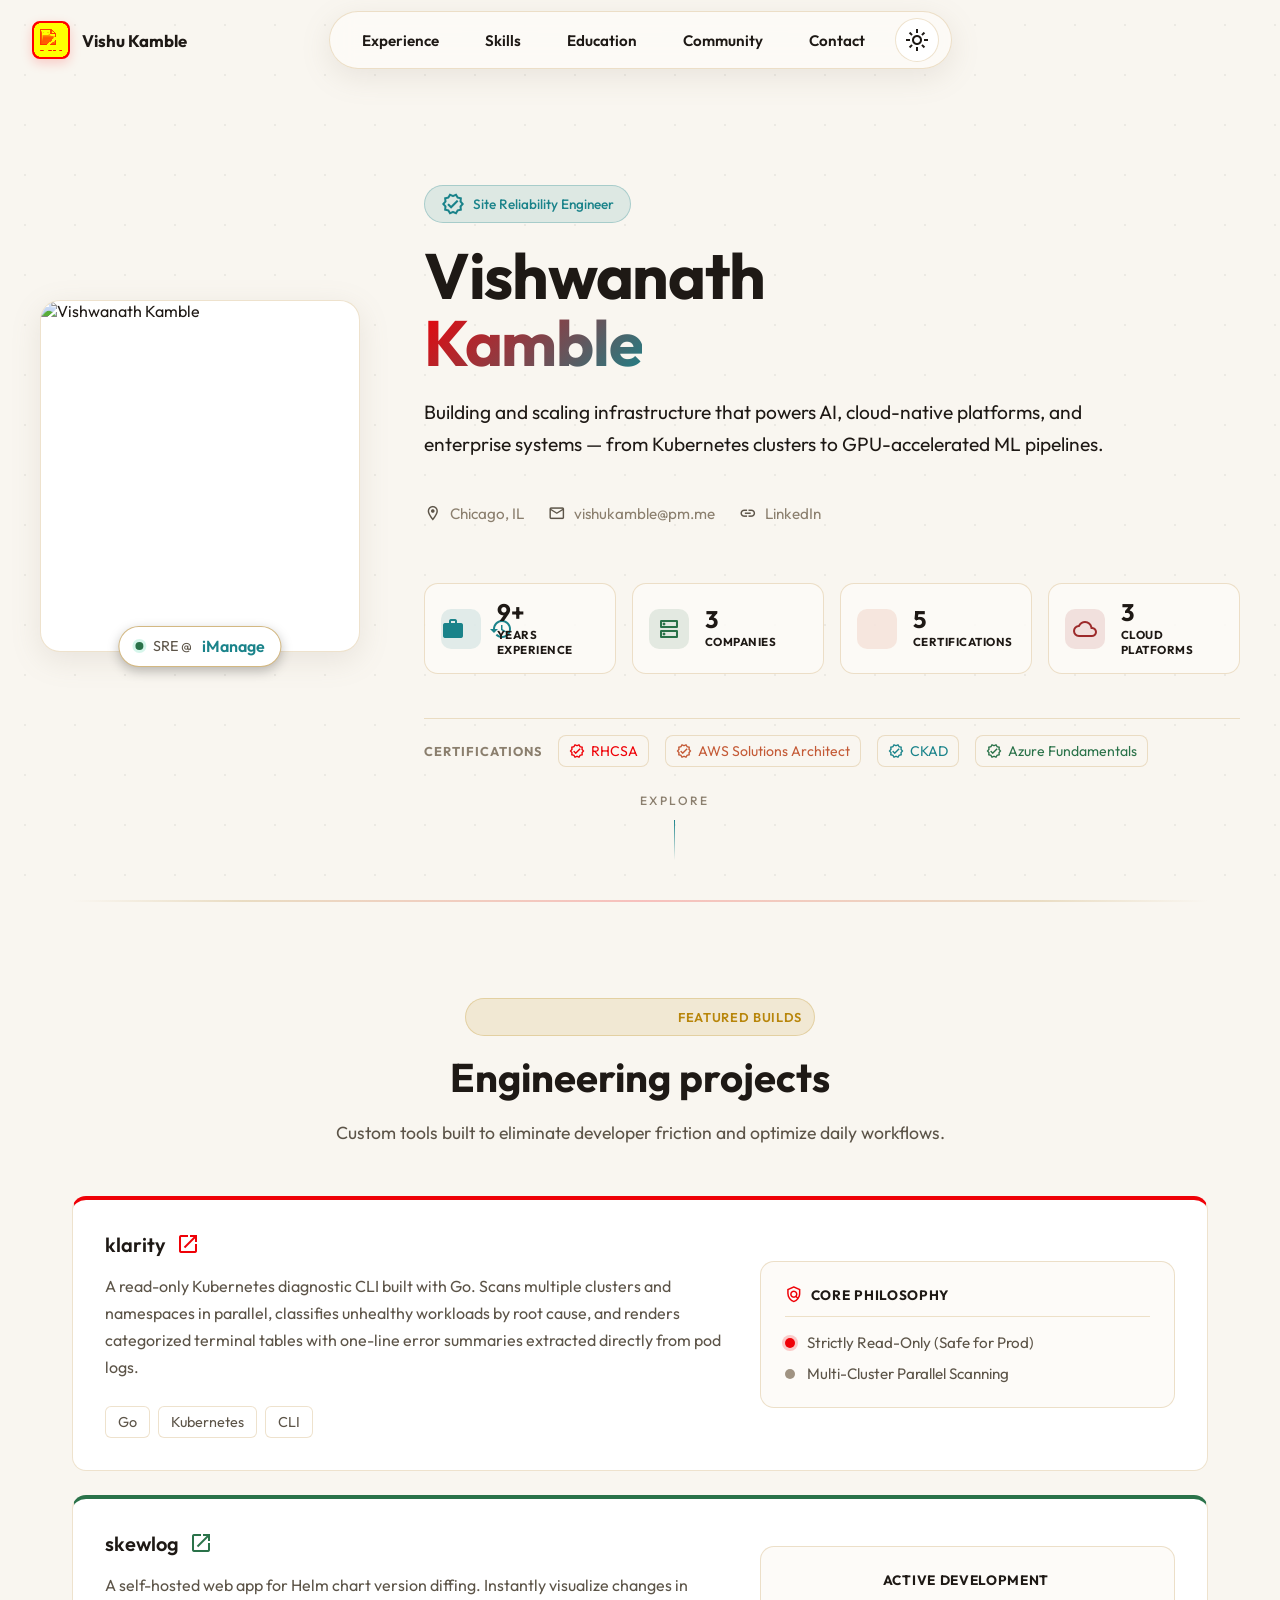
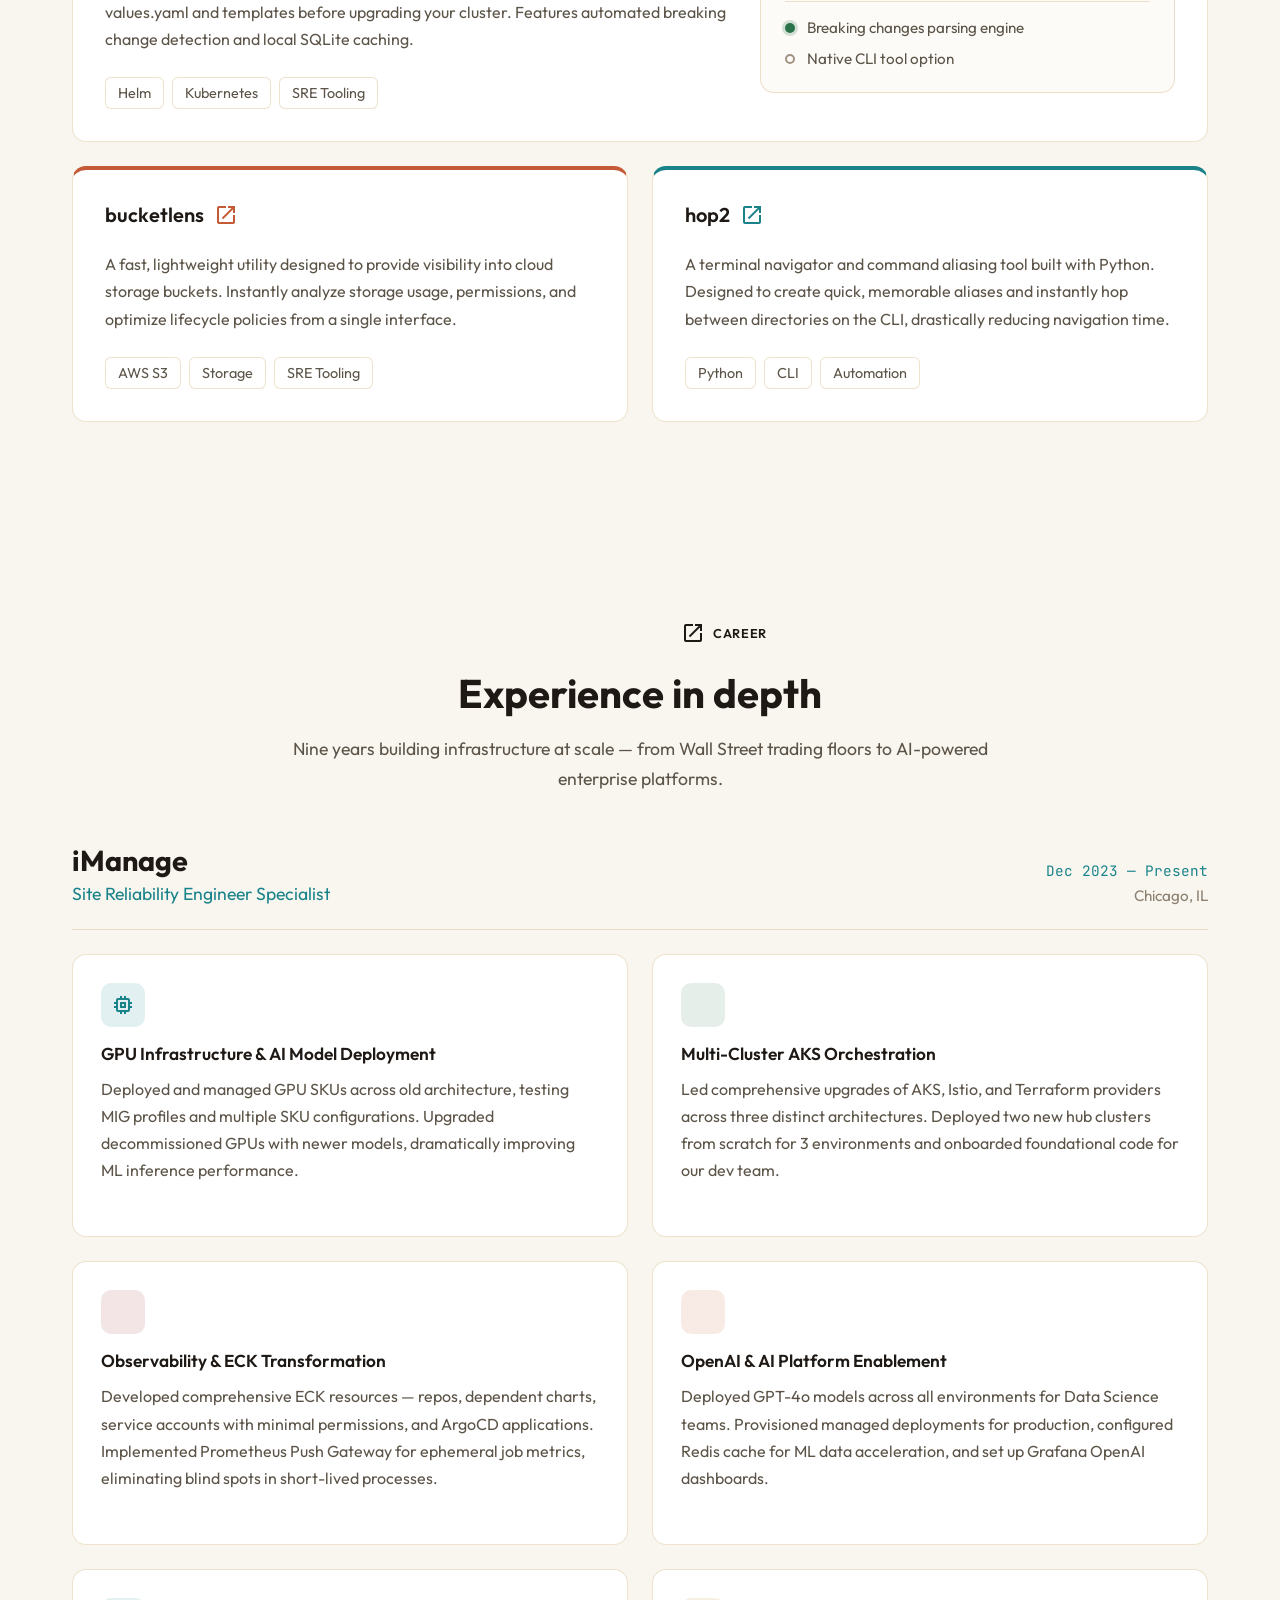
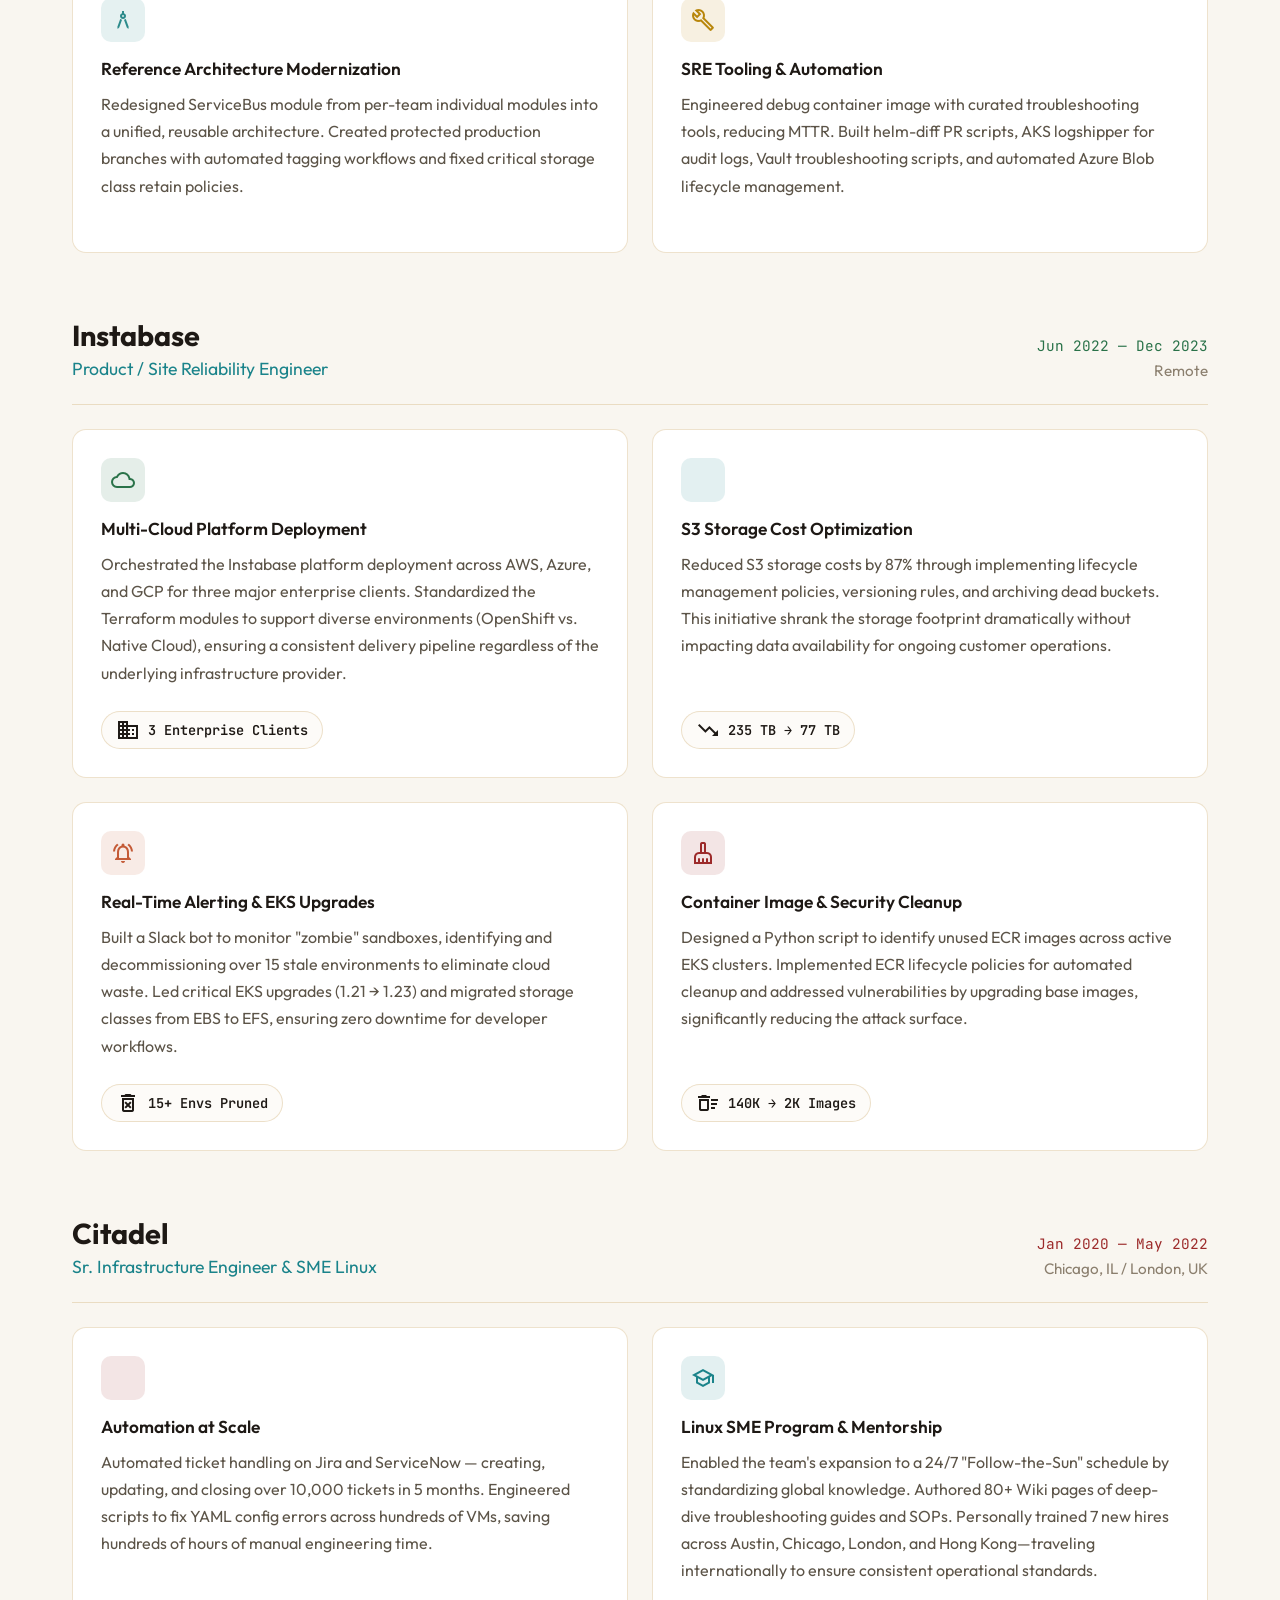
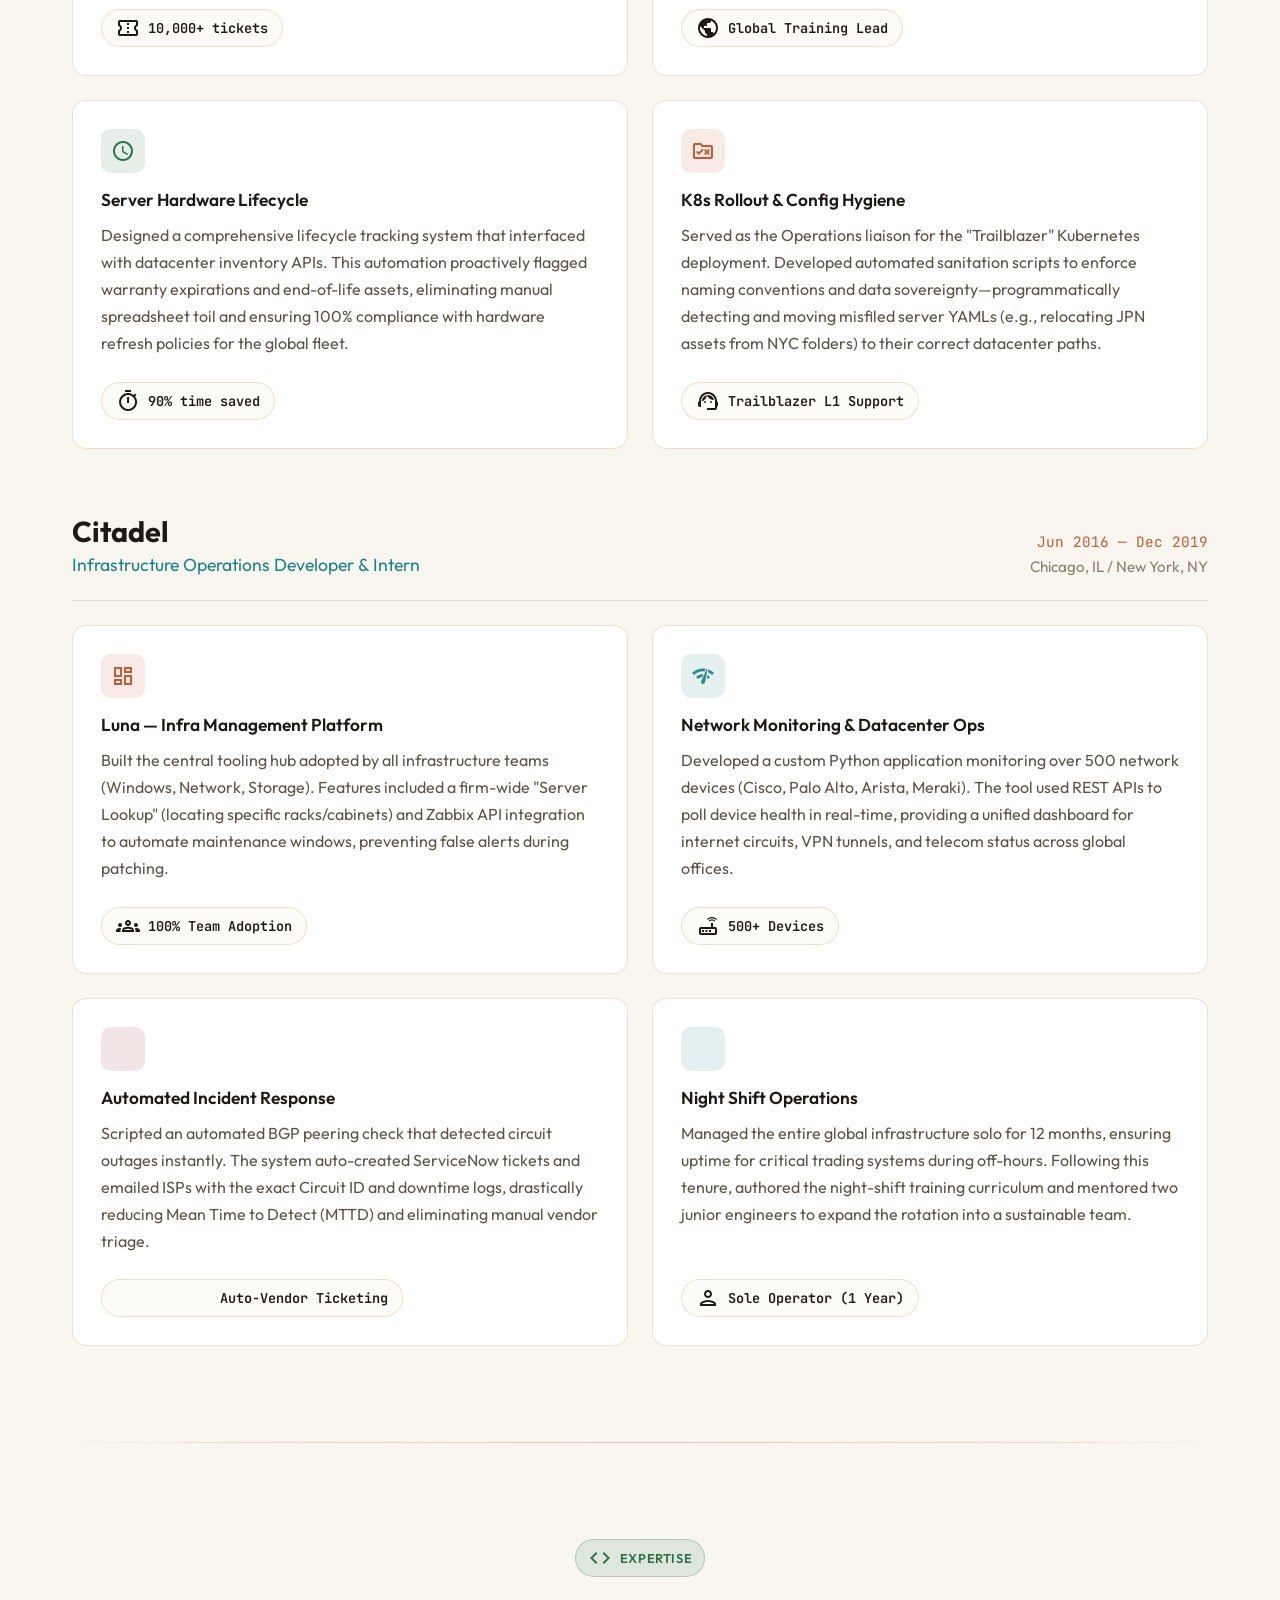
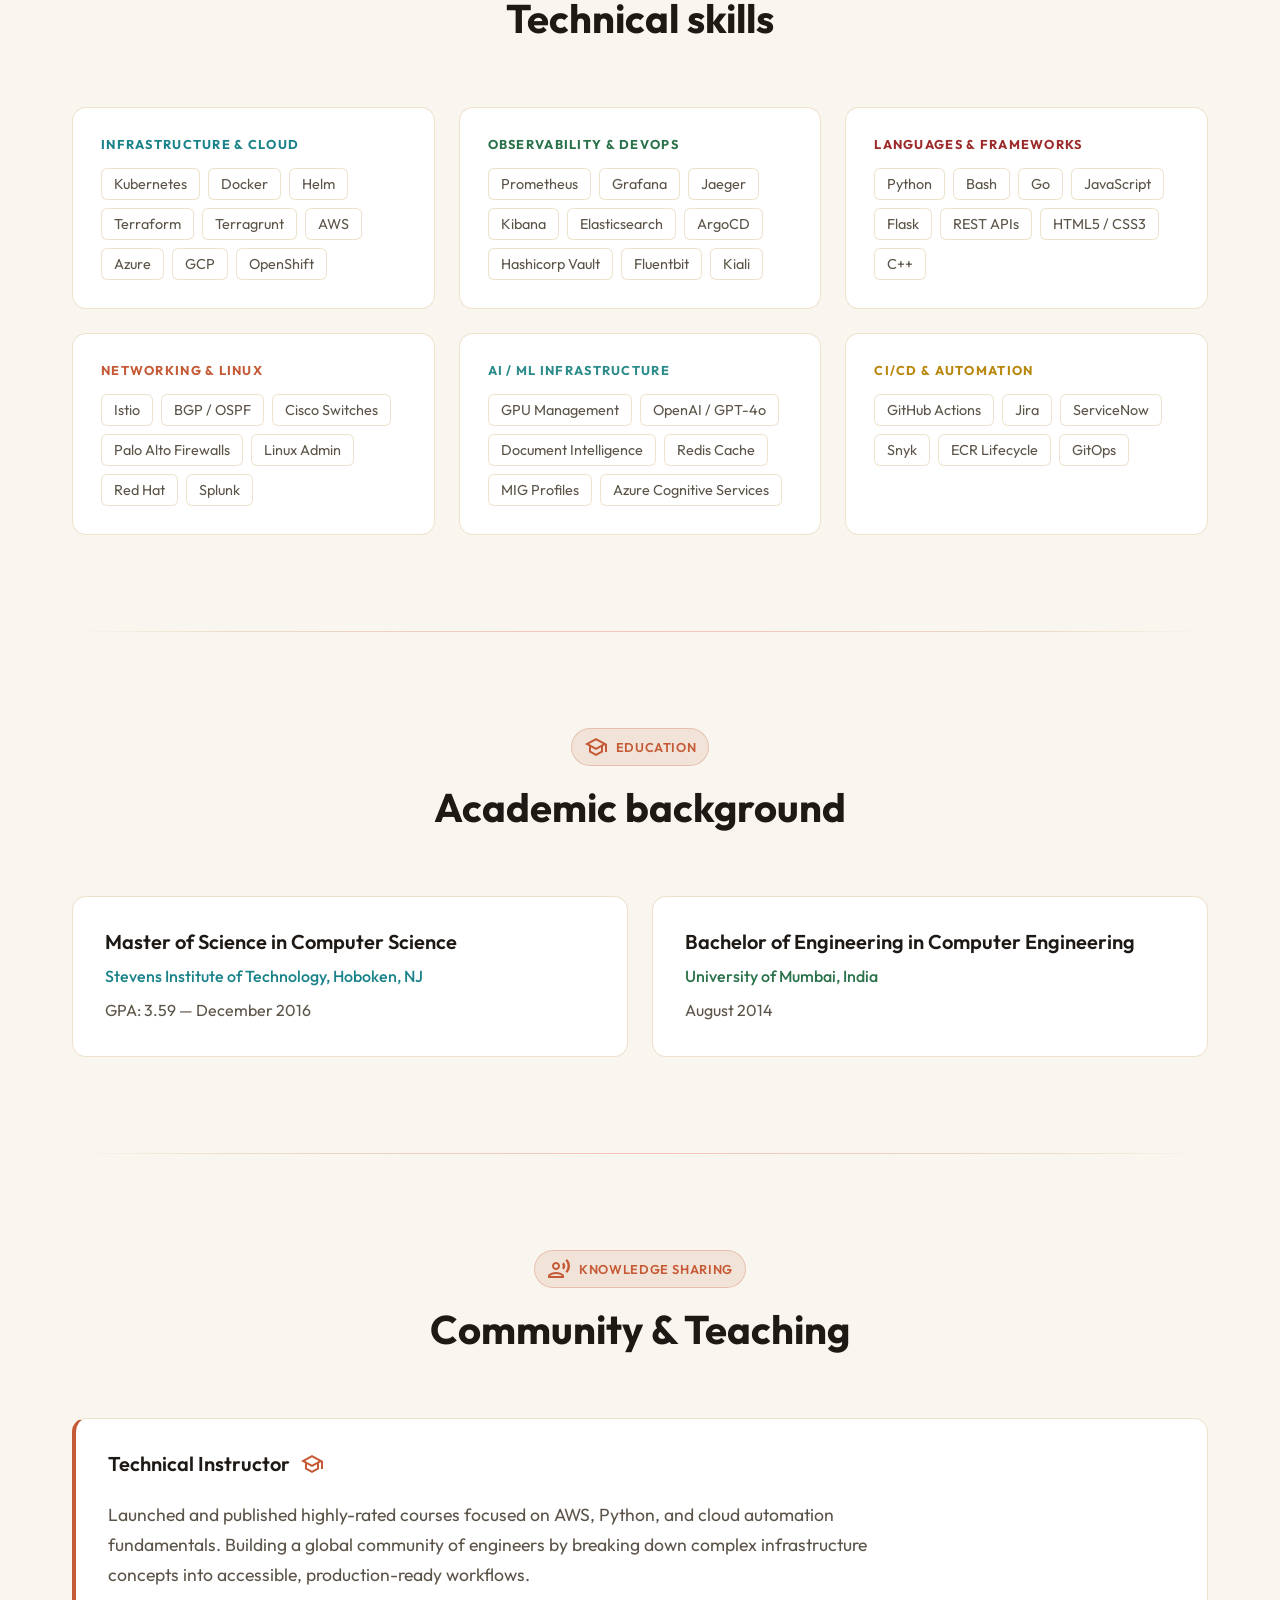
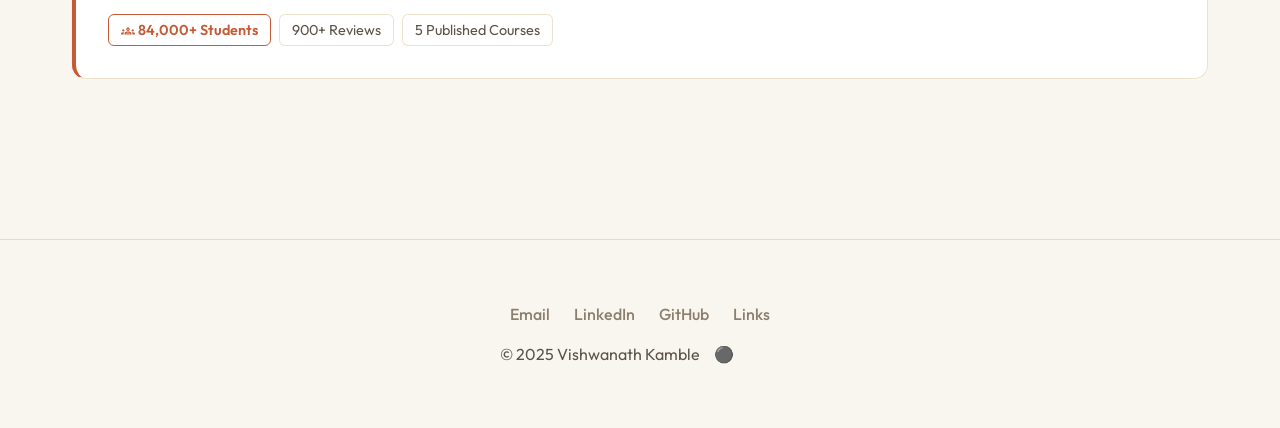
==== commit 41cddd44: "adding links" ====
--- a/index.html
+++ b/index.html
@@ -671,6 +671,7 @@
         <a href="mailto:vishukamble@pm.me">Email</a>
         <a href="https://linkedin.com/in/vishukamble" target="_blank">LinkedIn</a>
         <a href="https://github.com/vishukamble" target="_blank">GitHub</a>
+        <a href="/links/">Links</a>
     </div>
     <div class="footer-copy">
         &copy; 2025 Vishwanath Kamble
